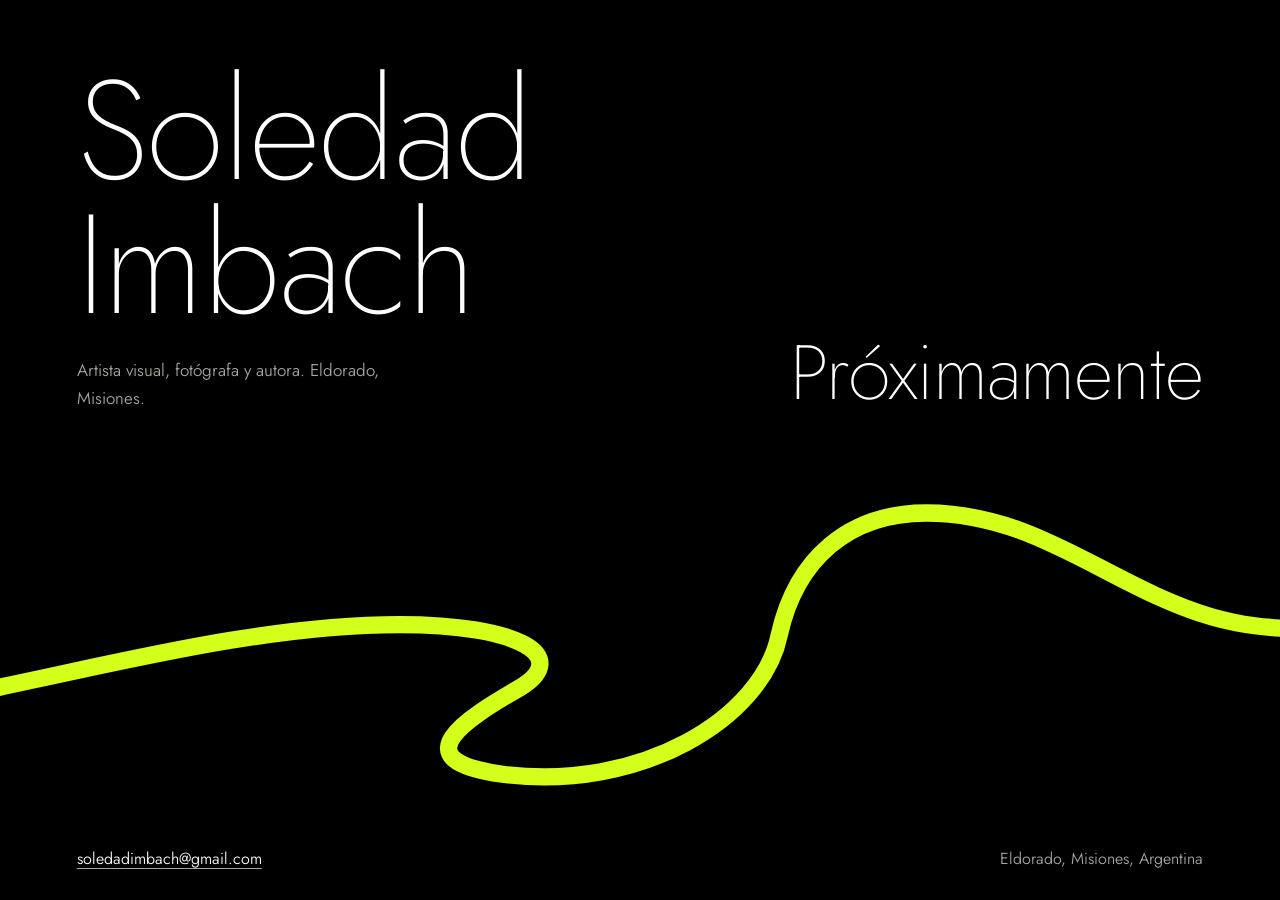
==== index.html @ b1e8c8e8 "Add files via upload" ====
<!doctype html>
<html lang="es">
<head>
<meta charset="utf-8">
<meta name="viewport" content="width=device-width,initial-scale=1,viewport-fit=cover">
<title>Soledad Imbach. Artista visual, fotógrafa y autora</title>
<meta name="description" content="Soledad Imbach, artista visual, fotógrafa y autora. Eldorado, Misiones, Argentina. Sitio en construcción.">
<meta name="theme-color" content="#000000">
<link rel="canonical" href="https://soledadimbach.com.ar/">
<meta property="og:type" content="website">
<meta property="og:locale" content="es_AR">
<meta property="og:title" content="Soledad Imbach">
<meta property="og:description" content="Artista visual, fotógrafa y autora. Eldorado, Misiones, Argentina.">
<meta property="og:url" content="https://soledadimbach.com.ar/">
<link rel="icon" href="data:image/svg+xml,%3Csvg xmlns='http://www.w3.org/2000/svg' viewBox='0 0 32 32'%3E%3Crect width='32' height='32' fill='%23000'/%3E%3Cpath d='M2 22 C8 12 12 26 18 17 S26 8 30 12' fill='none' stroke='%23d4ff1a' stroke-width='4' stroke-linecap='round'/%3E%3C/svg%3E">
<link rel="preconnect" href="https://fonts.googleapis.com">
<link rel="preconnect" href="https://fonts.gstatic.com" crossorigin>
<link rel="stylesheet" href="https://fonts.googleapis.com/css2?family=Jost:ital,wght@0,200..600;1,200..500&display=swap">
<script type="application/ld+json">
{"@context":"https://schema.org","@type":"Person","name":"Soledad Imbach","jobTitle":"Artista visual, fotógrafa y autora","description":"Su práctica atraviesa la fotografía experimental, el documental, la poesía y la producción audiovisual.","url":"https://soledadimbach.com.ar/","email":"soledadimbach@gmail.com","address":{"@type":"PostalAddress","addressLocality":"Eldorado","addressRegion":"Misiones","addressCountry":"AR"},"sameAs":["https://www.instagram.com/soledadimbach/","https://www.facebook.com/soledad.imbach"]}
</script>
<style>
:root{--black:#000;--white:#fff;--ash:#a4a89f;--fluor:#d4ff1a;--font:"Jost","Helvetica Neue",Arial,sans-serif}
*{box-sizing:border-box}
html,body{height:100%}
body{margin:0;background:var(--black);color:var(--white);font-family:var(--font);font-weight:350;font-size:18px;line-height:1.65;-webkit-font-smoothing:antialiased}
.page{position:relative;min-height:100vh;min-height:100svh;display:grid;grid-template-rows:auto 1fr auto;overflow:hidden;padding:clamp(28px,5vw,64px) max(20px,env(safe-area-inset-right,0px)) max(28px,env(safe-area-inset-bottom,0px)) max(20px,env(safe-area-inset-left,0px))}
@media (min-width:700px){.page{padding-left:clamp(40px,6vw,88px);padding-right:clamp(40px,6vw,88px)}}
.wave{position:absolute;left:0;top:0;width:100%;height:100%;z-index:1;pointer-events:none;overflow:visible}
.wave path{fill:none;stroke:var(--fluor);stroke-width:clamp(10px,1.35vw,18px);stroke-linecap:round;stroke-dasharray:1;stroke-dashoffset:0;animation:draw 2.4s cubic-bezier(.55,.05,.3,1) .3s backwards}
@keyframes draw{from{stroke-dashoffset:1}to{stroke-dashoffset:0}}
.top,.mid,.bottom{position:relative;z-index:2}
h1{margin:0;font-weight:200;font-size:clamp(56px,11vw,150px);line-height:.95;letter-spacing:-.01em;text-wrap:balance}
.role{margin:24px 0 0;max-width:34ch;font-size:17px;color:var(--ash)}
.top{display:flex;flex-wrap:wrap;align-items:flex-end;justify-content:space-between;gap:32px 24px}
.soon{margin:0;font-weight:200;font-size:clamp(34px,6vw,84px);line-height:1;letter-spacing:-.01em;text-shadow:0 0 3px var(--black),0 0 10px var(--black),0 0 18px var(--black)}
.bottom{display:flex;flex-wrap:wrap;justify-content:space-between;align-items:baseline;gap:8px 24px;font-size:16px}
.bottom a{color:var(--white);text-decoration:underline;text-decoration-color:var(--ash);text-decoration-thickness:1px;text-underline-offset:.28em}
.bottom a:hover{text-decoration-thickness:2px;text-decoration-color:var(--fluor)}
.bottom a:focus-visible{outline:2px solid var(--fluor);outline-offset:4px}
.bottom span{color:var(--ash)}
@media (prefers-reduced-motion:reduce){.wave path{animation:none}}
</style>
</head>
<body>
<main class="page">
  <svg class="wave" id="wave" aria-hidden="true" focusable="false"><path id="wave-path" pathLength="1" d="M0 0"/></svg>
  <header class="top">
    <div>
      <h1>Soledad<br>Imbach</h1>
      <p class="role">Artista visual, fotógrafa y autora. Eldorado, Misiones.</p>
    </div>
    <p class="soon">Próximamente</p>
  </header>
  <div class="mid"></div>
  <footer class="bottom">
    <a href="mailto:soledadimbach@gmail.com">soledadimbach@gmail.com</a>
    <span>Eldorado, Misiones, Argentina</span>
  </footer>
</main>
<script>
(function(){
  var page=document.querySelector(".page"),wave=document.getElementById("wave"),path=document.getElementById("wave-path");
  var REF=[[-9,350],[55,331],[138,298],[212,298],[276,298],[304,323],[276,348],[248,372],[212,405],[267,416],[340,430],[405,372],[414,306],[423,246],[451,210],[492,210],[552,210],[589,268],[644,292],[658,298],[672,301],[699,302]];
  function draw(){
    var W=page.clientWidth,H=page.scrollHeight,narrow=W<700;
    var yC=H*(narrow?0.52:0.57),yT=H*(narrow?0.84:0.88);
    wave.setAttribute("viewBox","0 0 "+W+" "+H);
    var pts=REF.map(function(p){return[(p[0]/680*W).toFixed(1),(yC+(p[1]-210)/220*(yT-yC)).toFixed(1)];});
    var d="M"+pts[0].join(" ");
    for(var i=1;i<pts.length;i+=3){d+=" C"+pts[i].join(" ")+" "+pts[i+1].join(" ")+" "+pts[i+2].join(" ");}
    path.setAttribute("d",d);
  }
  draw();
  if(document.fonts&&document.fonts.ready){document.fonts.ready.then(draw);}
  var t;window.addEventListener("resize",function(){clearTimeout(t);t=setTimeout(draw,120);});
})();
</script>
</body>
</html>
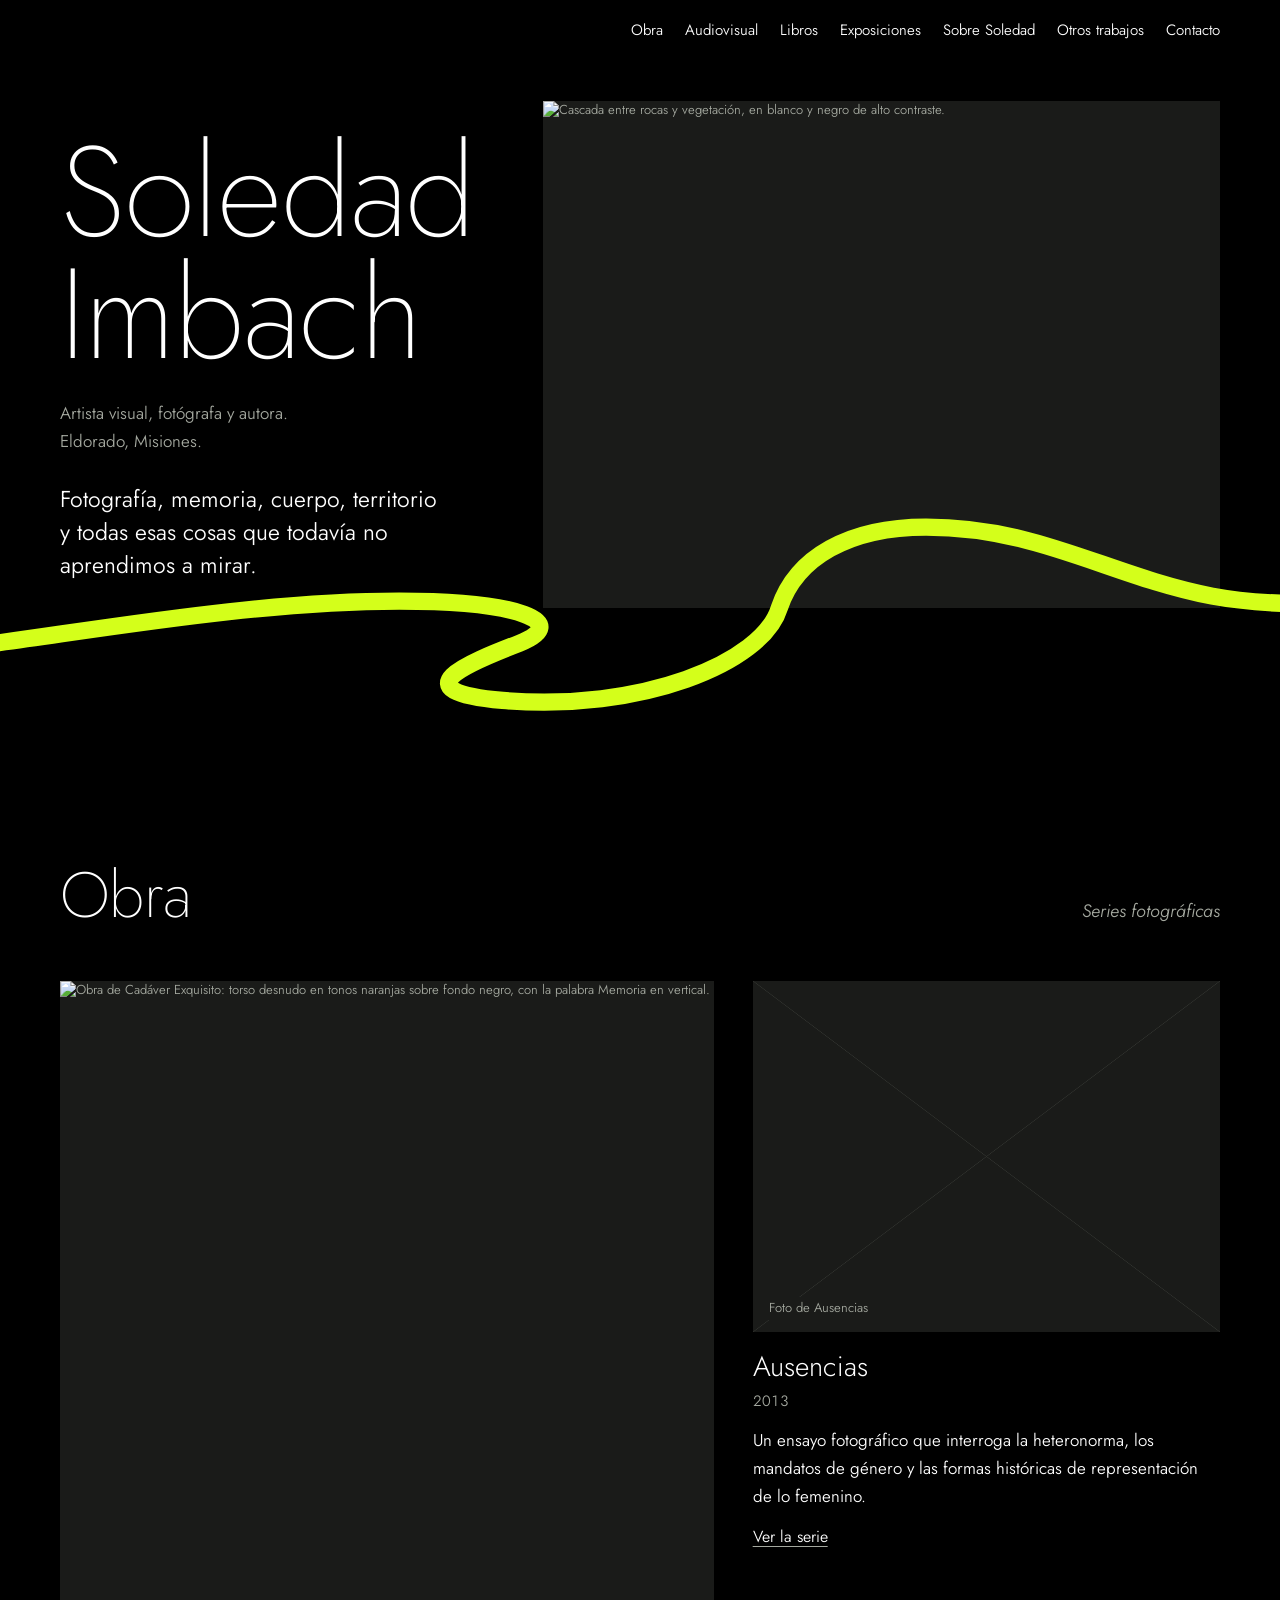
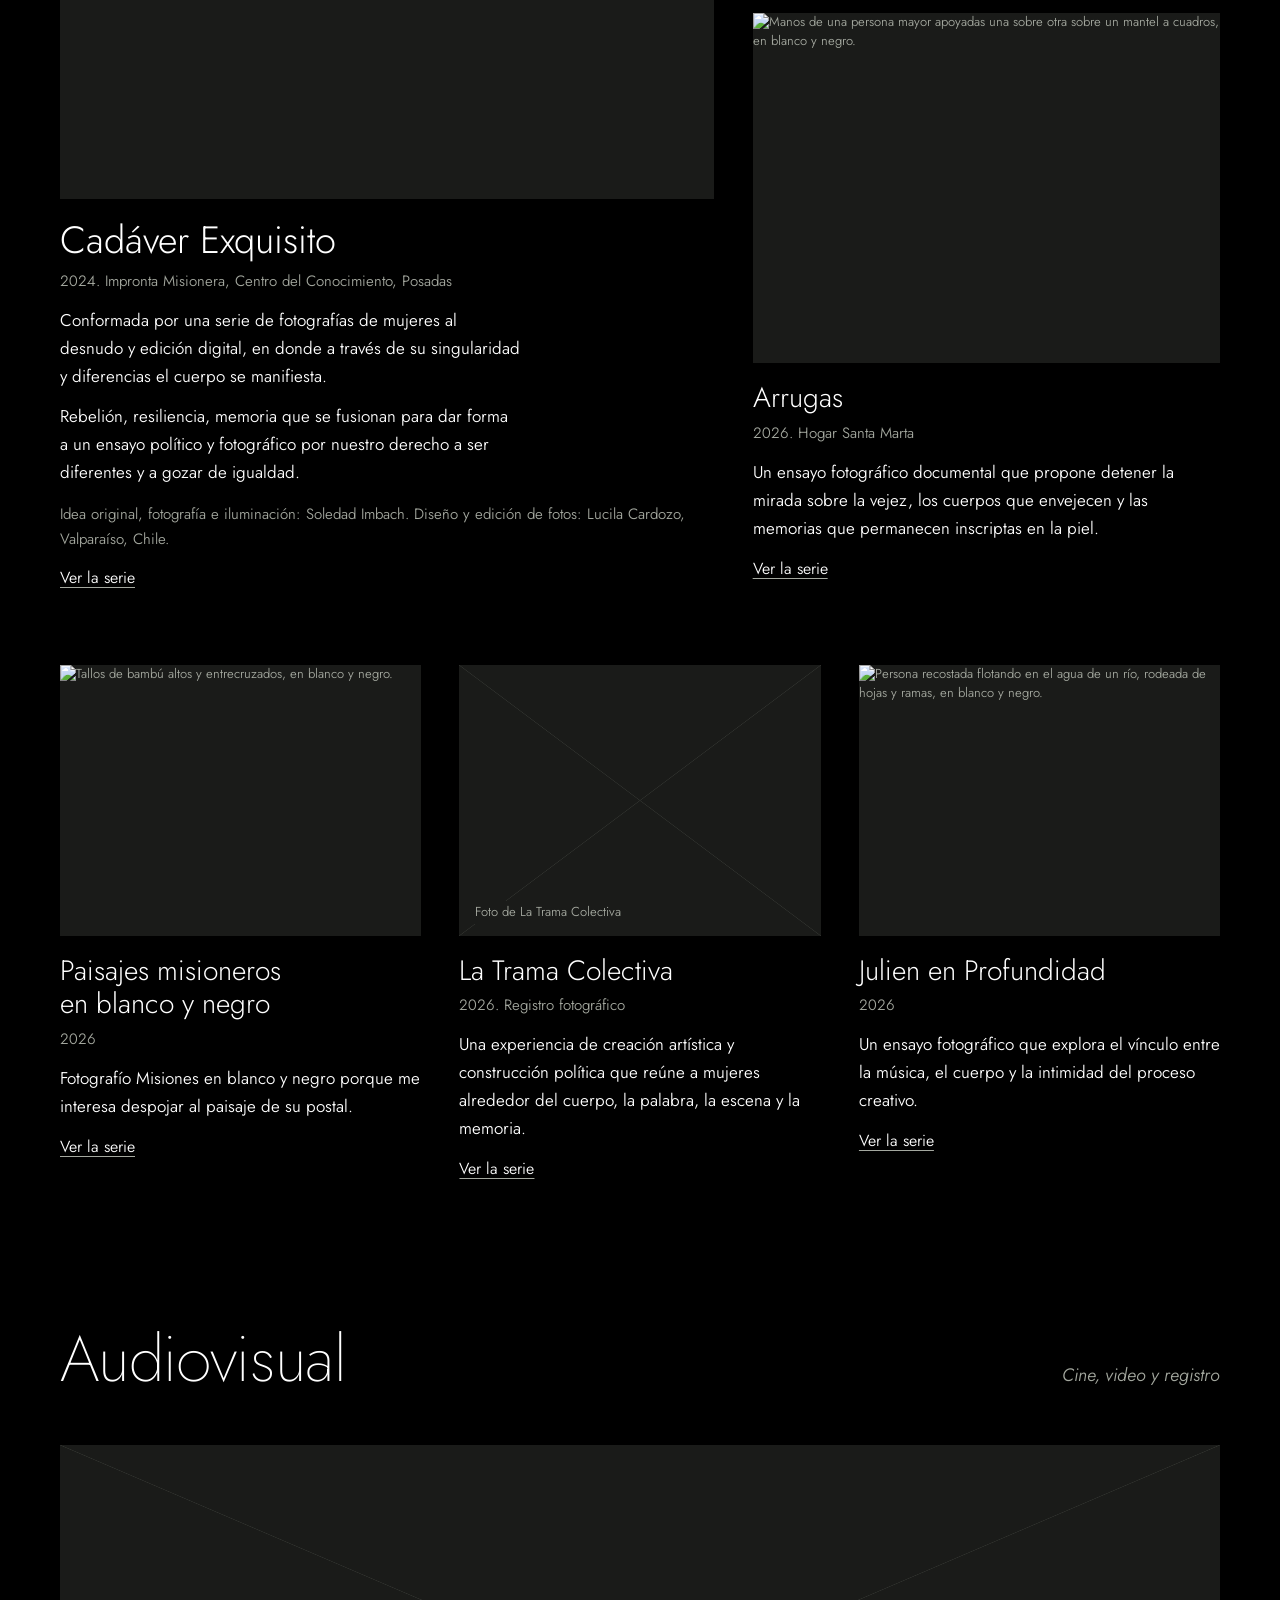
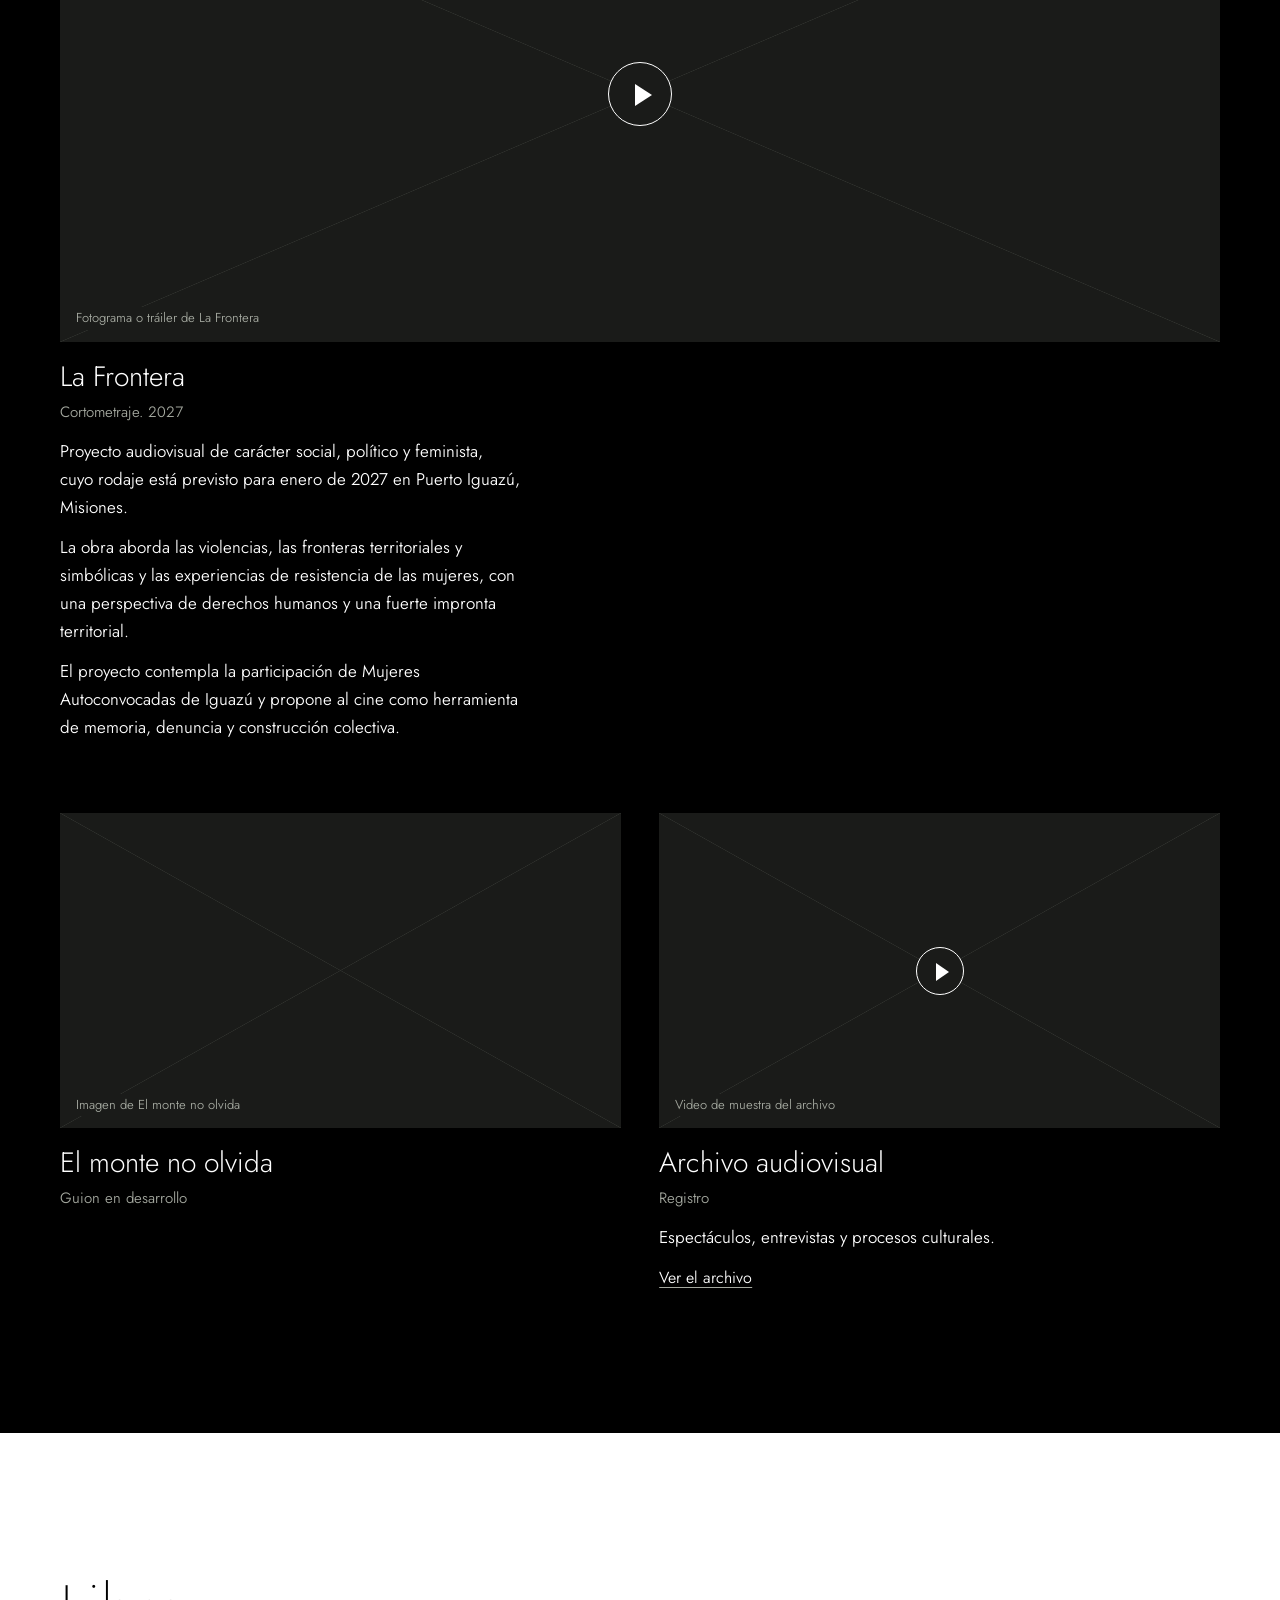
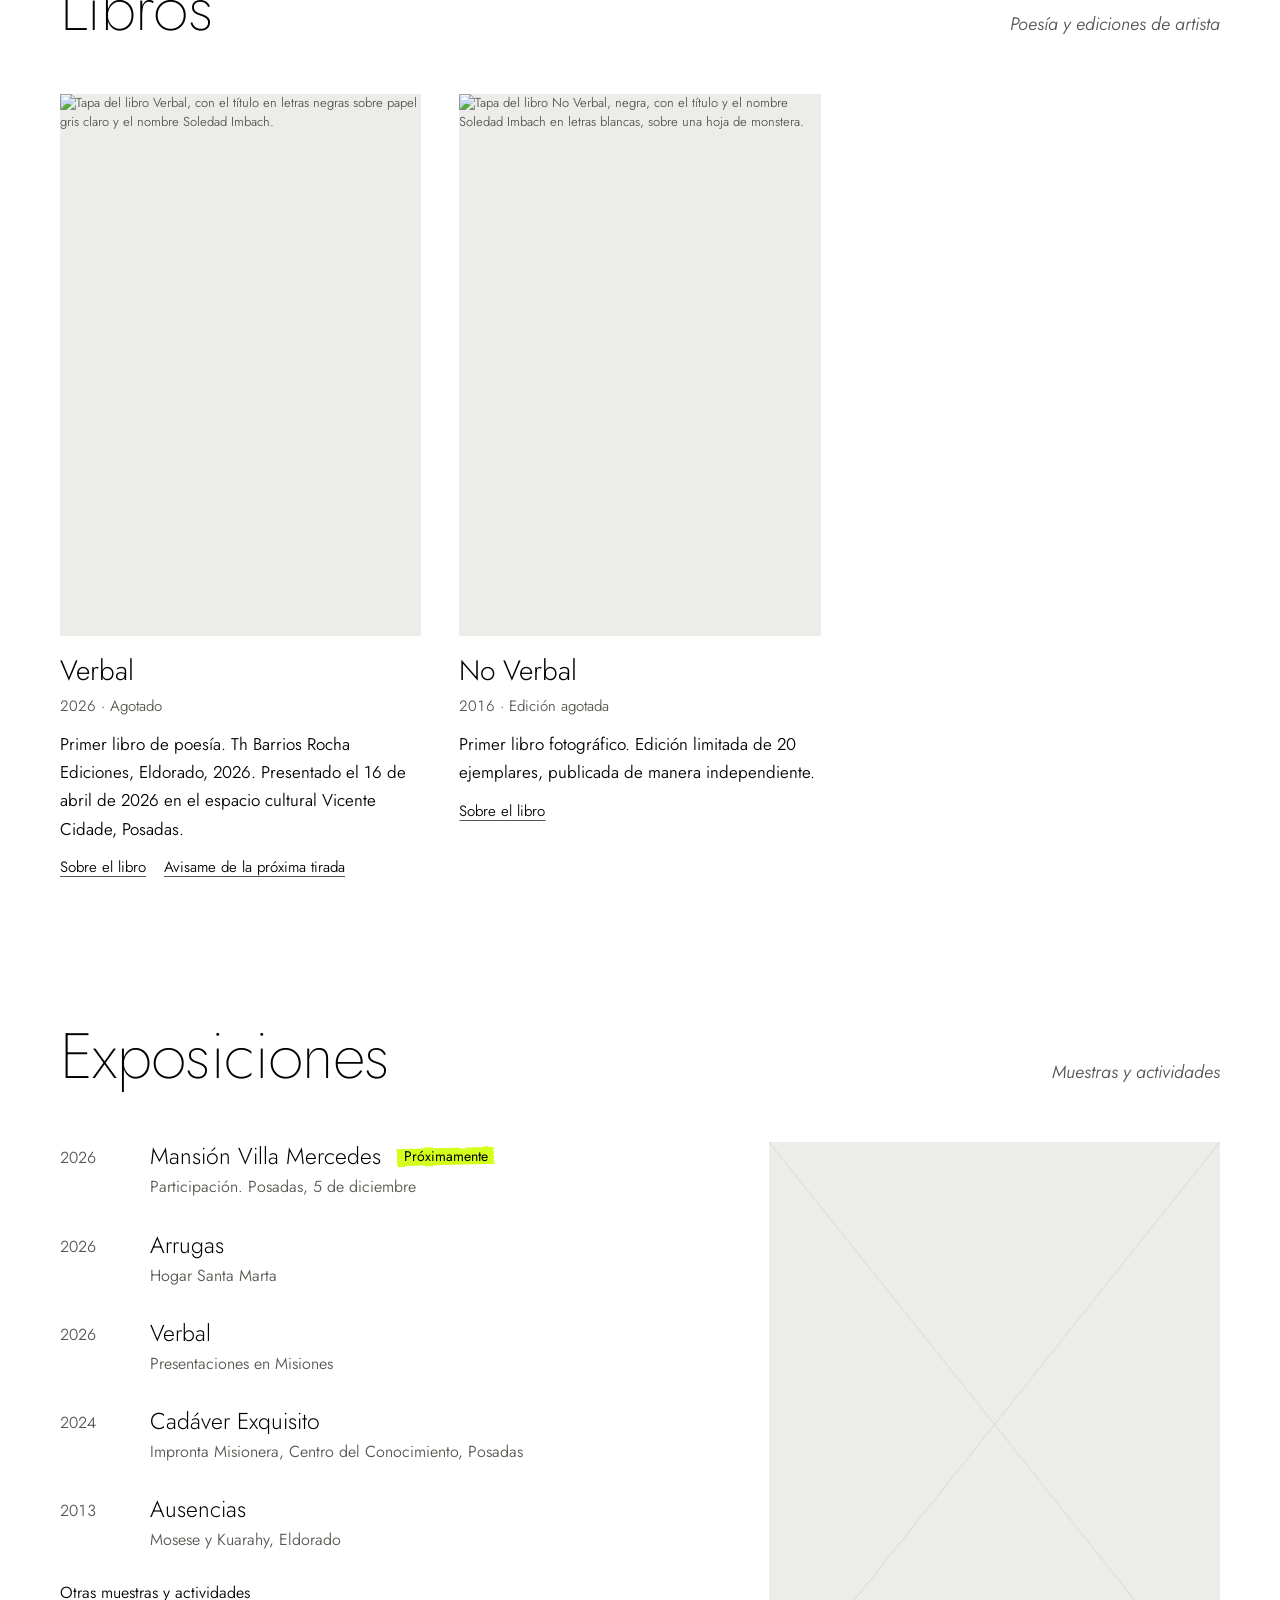
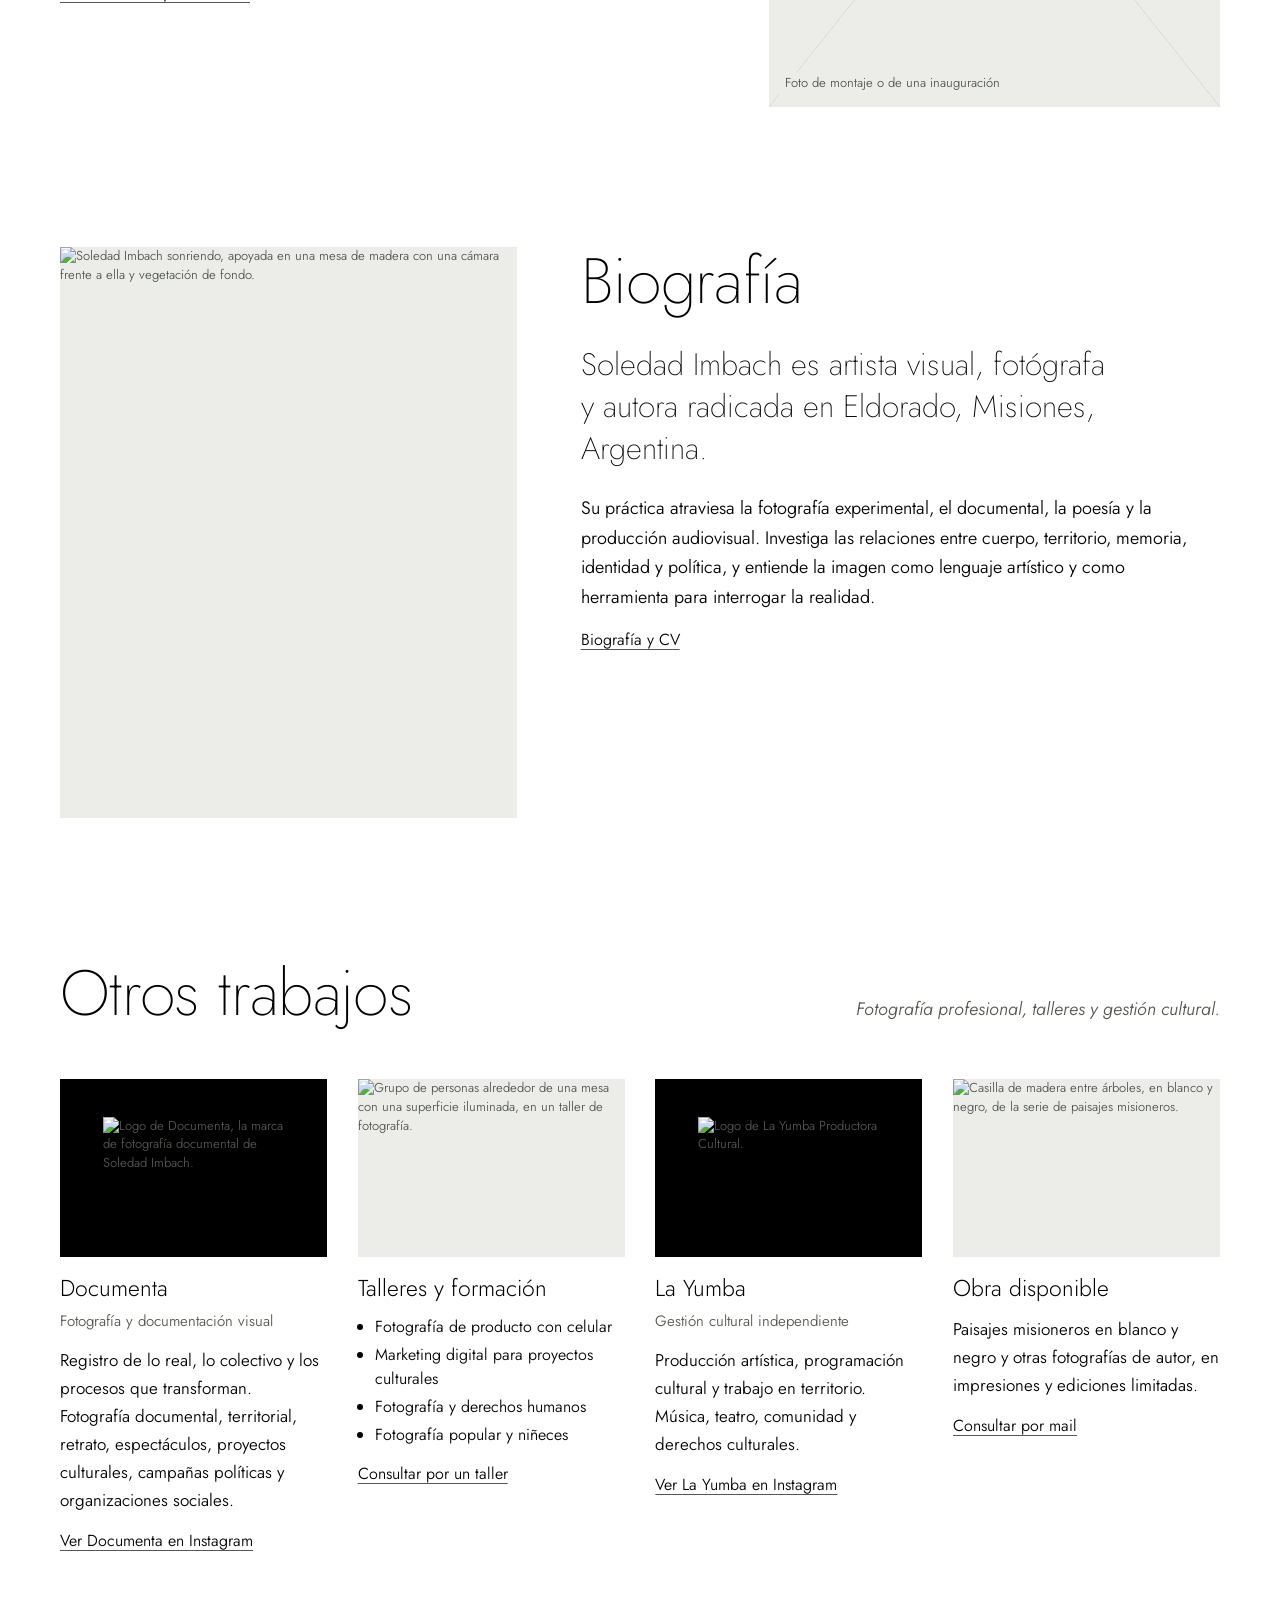
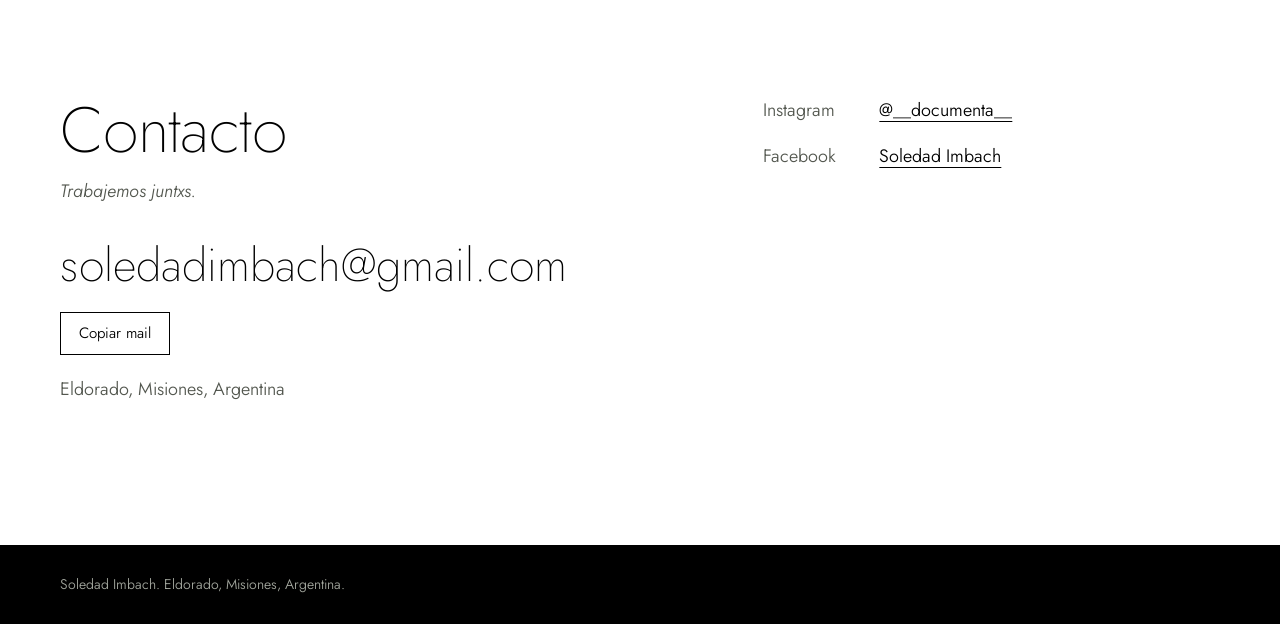
==== commit 7349eead: "Add files via upload" ====
--- a/index.html
+++ b/index.html
@@ -1,80 +1,363 @@
-<!doctype html>
-<html lang="es">
-<head>
-<meta charset="utf-8">
-<meta name="viewport" content="width=device-width,initial-scale=1,viewport-fit=cover">
-<title>Soledad Imbach. Artista visual, fotógrafa y autora</title>
-<meta name="description" content="Soledad Imbach, artista visual, fotógrafa y autora. Eldorado, Misiones, Argentina. Sitio en construcción.">
-<meta name="theme-color" content="#000000">
-<link rel="canonical" href="https://soledadimbach.com.ar/">
-<meta property="og:type" content="website">
-<meta property="og:locale" content="es_AR">
-<meta property="og:title" content="Soledad Imbach">
-<meta property="og:description" content="Artista visual, fotógrafa y autora. Eldorado, Misiones, Argentina.">
-<meta property="og:url" content="https://soledadimbach.com.ar/">
-<link rel="icon" href="data:image/svg+xml,%3Csvg xmlns='http://www.w3.org/2000/svg' viewBox='0 0 32 32'%3E%3Crect width='32' height='32' fill='%23000'/%3E%3Cpath d='M2 22 C8 12 12 26 18 17 S26 8 30 12' fill='none' stroke='%23d4ff1a' stroke-width='4' stroke-linecap='round'/%3E%3C/svg%3E">
+<!doctype html><html><head><meta charset=utf8><meta name=viewport content="width=device-width,initial-scale=1,viewport-fit=cover"><style>:root{color-scheme:light;box-sizing:border-box;padding-top:env(safe-area-inset-top,0px);padding-bottom:env(safe-area-inset-bottom,0px)}html{scroll-padding-top:env(safe-area-inset-top,0px)}body{margin:0;padding:0;font:14px -apple-system,BlinkMacSystemFont,sans-serif;background:#fff;color:#000}img{max-width:100%}[hidden]:not([hidden=until-found i]){display:none!important}</style></head><body>
+<title>Soledad Imbach</title>
+<meta name="claude:viewport-fit-sides" content="cover">
 <link rel="preconnect" href="https://fonts.googleapis.com">
 <link rel="preconnect" href="https://fonts.gstatic.com" crossorigin>
-<link rel="stylesheet" href="https://fonts.googleapis.com/css2?family=Jost:ital,wght@0,200..600;1,200..500&display=swap">
+<link rel="stylesheet" href="https://fonts.googleapis.com/css2?family=Albert+Sans:ital,wght@0,200..600;1,200..500&family=Italiana&family=Jost:ital,wght@0,200..600;1,200..500&family=Spectral:ital,wght@0,200;0,300;0,400;1,200;1,300&display=swap">
+<link rel="stylesheet" href="style.css">
+
 <script type="application/ld+json">
-{"@context":"https://schema.org","@type":"Person","name":"Soledad Imbach","jobTitle":"Artista visual, fotógrafa y autora","description":"Su práctica atraviesa la fotografía experimental, el documental, la poesía y la producción audiovisual.","url":"https://soledadimbach.com.ar/","email":"soledadimbach@gmail.com","address":{"@type":"PostalAddress","addressLocality":"Eldorado","addressRegion":"Misiones","addressCountry":"AR"},"sameAs":["https://www.instagram.com/soledadimbach/","https://www.facebook.com/soledad.imbach"]}
+{"@context":"https://schema.org","@graph":[
+ {"@type":"Person","@id":"#soledad","name":"Soledad Imbach","jobTitle":"Artista visual, fotógrafa y autora","description":"Su práctica atraviesa la fotografía experimental, el documental, la poesía y la producción audiovisual.","address":{"@type":"PostalAddress","addressLocality":"Eldorado","addressRegion":"Misiones","addressCountry":"AR"},"email":"soledadimbach@gmail.com","sameAs":["https://www.instagram.com/__documenta__/","https://www.facebook.com/soledad.imbach"]},
+ {"@type":"Book","name":"Verbal","datePublished":"2026","genre":"Poesía","isbn":"978-987-3664-34-2","publisher":{"@type":"Organization","name":"Th Barrios Rocha Ediciones"},"author":{"@id":"#soledad"}},
+ {"@type":"Book","name":"No Verbal","datePublished":"2016","author":{"@id":"#soledad"}},
+ {"@type":"VisualArtwork","name":"Cadáver Exquisito","artform":"Fotografía","dateCreated":"2024","creator":{"@id":"#soledad"}}
+]}
 </script>
-<style>
-:root{--black:#000;--white:#fff;--ash:#a4a89f;--fluor:#d4ff1a;--font:"Jost","Helvetica Neue",Arial,sans-serif}
-*{box-sizing:border-box}
-html,body{height:100%}
-body{margin:0;background:var(--black);color:var(--white);font-family:var(--font);font-weight:350;font-size:18px;line-height:1.65;-webkit-font-smoothing:antialiased}
-.page{position:relative;min-height:100vh;min-height:100svh;display:grid;grid-template-rows:auto 1fr auto;overflow:hidden;padding:clamp(28px,5vw,64px) max(20px,env(safe-area-inset-right,0px)) max(28px,env(safe-area-inset-bottom,0px)) max(20px,env(safe-area-inset-left,0px))}
-@media (min-width:700px){.page{padding-left:clamp(40px,6vw,88px);padding-right:clamp(40px,6vw,88px)}}
-.wave{position:absolute;left:0;top:0;width:100%;height:100%;z-index:1;pointer-events:none;overflow:visible}
-.wave path{fill:none;stroke:var(--fluor);stroke-width:clamp(10px,1.35vw,18px);stroke-linecap:round;stroke-dasharray:1;stroke-dashoffset:0;animation:draw 2.4s cubic-bezier(.55,.05,.3,1) .3s backwards}
-@keyframes draw{from{stroke-dashoffset:1}to{stroke-dashoffset:0}}
-.top,.mid,.bottom{position:relative;z-index:2}
-h1{margin:0;font-weight:200;font-size:clamp(56px,11vw,150px);line-height:.95;letter-spacing:-.01em;text-wrap:balance}
-.role{margin:24px 0 0;max-width:34ch;font-size:17px;color:var(--ash)}
-.top{display:flex;flex-wrap:wrap;align-items:flex-end;justify-content:space-between;gap:32px 24px}
-.soon{margin:0;font-weight:200;font-size:clamp(34px,6vw,84px);line-height:1;letter-spacing:-.01em;text-shadow:0 0 3px var(--black),0 0 10px var(--black),0 0 18px var(--black)}
-.bottom{display:flex;flex-wrap:wrap;justify-content:space-between;align-items:baseline;gap:8px 24px;font-size:16px}
-.bottom a{color:var(--white);text-decoration:underline;text-decoration-color:var(--ash);text-decoration-thickness:1px;text-underline-offset:.28em}
-.bottom a:hover{text-decoration-thickness:2px;text-decoration-color:var(--fluor)}
-.bottom a:focus-visible{outline:2px solid var(--fluor);outline-offset:4px}
-.bottom span{color:var(--ash)}
-@media (prefers-reduced-motion:reduce){.wave path{animation:none}}
-</style>
-</head>
-<body>
-<main class="page">
-  <svg class="wave" id="wave" aria-hidden="true" focusable="false"><path id="wave-path" pathLength="1" d="M0 0"/></svg>
-  <header class="top">
-    <div>
-      <h1>Soledad<br>Imbach</h1>
-      <p class="role">Artista visual, fotógrafa y autora. Eldorado, Misiones.</p>
-    </div>
-    <p class="soon">Próximamente</p>
-  </header>
-  <div class="mid"></div>
-  <footer class="bottom">
-    <a href="mailto:soledadimbach@gmail.com">soledadimbach@gmail.com</a>
-    <span>Eldorado, Misiones, Argentina</span>
-  </footer>
+
+<svg width="0" height="0" style="position:absolute" aria-hidden="true" focusable="false">
+  <filter id="rough-sm" x="-10%" y="-40%" width="120%" height="180%">
+    <feTurbulence type="fractalNoise" baseFrequency="0.05 0.8" numOctaves="2" seed="4" result="n"/>
+    <feDisplacementMap in="SourceGraphic" in2="n" scale="4" xChannelSelector="R" yChannelSelector="G"/>
+  </filter>
+</svg>
+
+<header class="band-dark hero" id="top">
+  <svg class="wave run" id="wave" aria-hidden="true" focusable="false"><path id="wave-path" pathLength="1" d="M0 0"/></svg>
+  <div class="wrap topbar">
+    <button class="menu-btn" id="menu-btn" type="button" aria-expanded="false" aria-controls="nav">Menú</button>
+    <nav class="nav" id="nav" aria-label="Secciones">
+      <a href="#obra">Obra</a>
+      <a href="#audiovisual">Audiovisual</a>
+      <a href="#libros">Libros</a>
+      <a href="#exposiciones">Exposiciones</a>
+      <a href="sobre-soledad.html">Sobre Soledad</a>
+      <a href="#otros">Otros trabajos</a>
+      <a href="#contacto">Contacto</a>
+    </nav>
+  </div>
+  <div class="wrap">
+    <div class="hero-grid">
+      <div class="hero-text">
+        <h1>Soledad<br>Imbach</h1>
+        <p class="role">Artista visual, fotógrafa y autora. Eldorado, Misiones.</p>
+        <p class="quote">Fotografía, memoria, cuerpo, territorio y todas esas cosas que todavía no aprendimos a mirar.</p>
+      </div>
+      <div class="slot has-img hero-photo"><img src="img/paisajes/paisajes-cascada-rocas-08.webp" alt="Cascada entre rocas y vegetación, en blanco y negro de alto contraste." width="2000" height="1333" fetchpriority="high" style="object-position:50% 50%"></div>
+    </div>
+  </div>
+</header>
+
+<main>
+  <section class="band-dark section" id="obra">
+    <div class="wrap">
+      <div class="sec-head">
+        <h2>Obra</h2>
+        <p class="lede">Series fotográficas</p>
+      </div>
+      <div class="obra-grid">
+        <article class="serie serie--main">
+          <div class="slot has-img"><img src="img/cadaver-exquisito/cadaver-exquisito-poster-memoria-01.webp" alt="Obra de Cadáver Exquisito: torso desnudo en tonos naranjas sobre fondo negro, con la palabra Memoria en vertical." width="1600" height="2000" loading="lazy" decoding="async"></div>
+          <h3>Cadáver Exquisito</h3>
+          <p class="meta">2024. Impronta Misionera, Centro del Conocimiento, Posadas</p>
+          <p class="desc">Conformada por una serie de fotografías de mujeres al desnudo y edición digital, en donde a través de su singularidad y diferencias el cuerpo se manifiesta.</p>
+          <p class="desc">Rebelión, resiliencia, memoria que se fusionan para dar forma a un ensayo político y fotográfico por nuestro derecho a ser diferentes y a gozar de igualdad.</p>
+          <p class="meta" style="margin-top:16px">Idea original, fotografía e iluminación: Soledad Imbach. Diseño y edición de fotos: Lucila Cardozo, Valparaíso, Chile.</p>
+          <a class="more" href="cadaver-exquisito.html">Ver la serie</a>
+        </article>
+        <article class="serie">
+          <div class="slot"><span>Foto de Ausencias</span></div>
+          <h3>Ausencias</h3>
+          <p class="meta">2013</p>
+          <p class="desc">Un ensayo fotográfico que interroga la heteronorma, los mandatos de género y las formas históricas de representación de lo femenino.</p>
+          <a class="more" href="ausencias.html">Ver la serie</a>
+        </article>
+        <article class="serie">
+          <div class="slot has-img"><img src="img/arrugas/arrugas-manos-mantel-05.webp" alt="Manos de una persona mayor apoyadas una sobre otra sobre un mantel a cuadros, en blanco y negro." width="1024" height="683" loading="lazy" decoding="async"></div>
+          <h3>Arrugas</h3>
+          <p class="meta">2026. Hogar Santa Marta</p>
+          <p class="desc">Un ensayo fotográfico documental que propone detener la mirada sobre la vejez, los cuerpos que envejecen y las memorias que permanecen inscriptas en la piel.</p>
+          <a class="more" href="arrugas.html">Ver la serie</a>
+        </article>
+      </div>
+      <div class="obra-more">
+        <article class="serie">
+          <div class="slot has-img"><img src="img/paisajes/paisajes-bambues-tallos-03.webp" alt="Tallos de bambú altos y entrecruzados, en blanco y negro." width="2000" height="1333" loading="lazy" decoding="async"></div>
+          <h3>Paisajes misioneros en blanco y negro</h3>
+          <p class="meta">2026</p>
+          <p class="desc">Fotografío Misiones en blanco y negro porque me interesa despojar al paisaje de su postal.</p>
+          <a class="more" href="paisajes-misioneros.html">Ver la serie</a>
+        </article>
+        <article class="serie">
+          <div class="slot"><span>Foto de La Trama Colectiva</span></div>
+          <h3>La Trama Colectiva</h3>
+          <p class="meta">2026. Registro fotográfico</p>
+          <p class="desc">Una experiencia de creación artística y construcción política que reúne a mujeres alrededor del cuerpo, la palabra, la escena y la memoria.</p>
+          <a class="more" href="la-trama-colectiva.html">Ver la serie</a>
+        </article>
+        <article class="serie">
+          <div class="slot has-img"><img src="img/julien-en-profundidad/julien-en-profundidad-persona-agua-01.webp" alt="Persona recostada flotando en el agua de un río, rodeada de hojas y ramas, en blanco y negro." width="2000" height="1333" loading="lazy" decoding="async"></div>
+          <h3>Julien en Profundidad</h3>
+          <p class="meta">2026</p>
+          <p class="desc">Un ensayo fotográfico que explora el vínculo entre la música, el cuerpo y la intimidad del proceso creativo.</p>
+          <a class="more" href="julien-en-profundidad.html">Ver la serie</a>
+        </article>
+      </div>
+    </div>
+  </section>
+
+  <section class="band-dark section section--cont" id="audiovisual">
+    <div class="wrap">
+      <div class="sec-head">
+        <h2>Audiovisual</h2>
+        <p class="lede">Cine, video y registro</p>
+      </div>
+      <article class="av av-main">
+        <div class="slot"><span>Fotograma o tráiler de La Frontera</span><i class="play" aria-hidden="true"></i></div>
+        <h3>La Frontera</h3>
+        <p class="meta">Cortometraje. 2027</p>
+        <p class="desc">Proyecto audiovisual de carácter social, político y feminista, cuyo rodaje está previsto para enero de 2027 en Puerto Iguazú, Misiones.</p>
+        <p class="desc">La obra aborda las violencias, las fronteras territoriales y simbólicas y las experiencias de resistencia de las mujeres, con una perspectiva de derechos humanos y una fuerte impronta territorial.</p>
+        <p class="desc">El proyecto contempla la participación de Mujeres Autoconvocadas de Iguazú y propone al cine como herramienta de memoria, denuncia y construcción colectiva.</p>
+      </article>
+      <div class="av-pair">
+        <article class="av">
+          <div class="slot"><span>Imagen de El monte no olvida</span></div>
+          <h3>El monte no olvida</h3>
+          <p class="meta">Guion en desarrollo</p>
+        </article>
+        <article class="av">
+          <div class="slot"><span>Video de muestra del archivo</span><i class="play" aria-hidden="true"></i></div>
+          <h3>Archivo audiovisual</h3>
+          <p class="meta">Registro</p>
+          <p class="desc">Espectáculos, entrevistas y procesos culturales.</p>
+          <a class="more" href="#" data-later>Ver el archivo</a>
+        </article>
+      </div>
+    </div>
+  </section>
+
+  <section class="band-light section" id="libros">
+    <div class="wrap">
+      <div class="sec-head">
+        <h2>Libros</h2>
+        <p class="lede">Poesía y ediciones de artista</p>
+      </div>
+      <div class="libros-grid">
+        <article class="libro">
+          <div class="slot has-img"><img src="img/verbal/verbal-portada-01.webp" alt="Tapa del libro Verbal, con el título en letras negras sobre papel gris claro y el nombre Soledad Imbach." width="960" height="1280" loading="lazy" decoding="async"></div>
+          <h3>Verbal</h3>
+          <p class="meta">2026 · Agotado</p>
+          <p class="desc">Primer libro de poesía. Th Barrios Rocha Ediciones, Eldorado, 2026. Presentado el 16 de abril de 2026 en el espacio cultural Vicente Cidade, Posadas.</p>
+          <ul class="sub">
+            <li><a class="more" href="verbal.html">Sobre el libro</a></li>
+            <li><a class="more" href="mailto:soledadimbach@gmail.com?subject=Pr%C3%B3xima%20tirada%20de%20Verbal">Avisame de la próxima tirada</a></li>
+          </ul>
+        </article>
+        <article class="libro">
+          <div class="slot has-img"><img src="img/no-verbal/no-verbal-portada-01.webp" alt="Tapa del libro No Verbal, negra, con el título y el nombre Soledad Imbach en letras blancas, sobre una hoja de monstera." width="960" height="1280" loading="lazy" decoding="async"></div>
+          <h3>No Verbal</h3>
+          <p class="meta">2016 · Edición agotada</p>
+          <p class="desc">Primer libro fotográfico. Edición limitada de 20 ejemplares, publicada de manera independiente.</p>
+          <ul class="sub"><li><a class="more" href="no-verbal.html">Sobre el libro</a></li></ul>
+        </article>
+      </div>
+    </div>
+  </section>
+
+  <section class="band-light section section--cont" id="exposiciones">
+    <div class="wrap">
+      <div class="sec-head">
+        <h2>Exposiciones</h2>
+        <p class="lede">Muestras y actividades</p>
+      </div>
+      <div class="expo-grid">
+        <div>
+          <ol class="expo-list" reversed>
+            <li>
+              <span class="expo-year">2026</span>
+              <div>
+                <p class="expo-title">Mansión Villa Mercedes <span class="hl">Próximamente</span></p>
+                <p class="expo-place">Participación. Posadas, 5 de diciembre</p>
+              </div>
+            </li>
+            <li>
+              <span class="expo-year">2026</span>
+              <div>
+                <p class="expo-title">Arrugas</p>
+                <p class="expo-place">Hogar Santa Marta</p>
+              </div>
+            </li>
+            <li>
+              <span class="expo-year">2026</span>
+              <div>
+                <p class="expo-title">Verbal</p>
+                <p class="expo-place">Presentaciones en Misiones</p>
+              </div>
+            </li>
+            <li>
+              <span class="expo-year">2024</span>
+              <div>
+                <p class="expo-title">Cadáver Exquisito</p>
+                <p class="expo-place">Impronta Misionera, Centro del Conocimiento, Posadas</p>
+              </div>
+            </li>
+            <li>
+              <span class="expo-year">2013</span>
+              <div>
+                <p class="expo-title">Ausencias</p>
+                <p class="expo-place">Mosese y Kuarahy, Eldorado</p>
+              </div>
+            </li>
+          </ol>
+          <a class="more" href="#" data-later>Otras muestras y actividades</a>
+        </div>
+        <div class="expo-photo">
+          <div class="slot"><span>Foto de montaje o de una inauguración</span></div>
+        </div>
+      </div>
+    </div>
+  </section>
+
+  <section class="band-light section section--cont" id="bio">
+    <div class="wrap">
+      <div class="bio-grid">
+        <div class="slot has-img"><img src="img/retrato/retrato-mujer-camara-03.webp" alt="Soledad Imbach sonriendo, apoyada en una mesa de madera con una cámara frente a ella y vegetación de fondo." width="1280" height="853" loading="lazy" decoding="async" style="object-position:50% 40%"></div>
+        <div>
+          <h2>Biografía</h2>
+          <p class="bio-lead">Soledad Imbach es artista visual, fotógrafa y autora radicada en Eldorado, Misiones, Argentina.</p>
+          <p class="bio-body">Su práctica atraviesa la fotografía experimental, el documental, la poesía y la producción audiovisual. Investiga las relaciones entre cuerpo, territorio, memoria, identidad y política, y entiende la imagen como lenguaje artístico y como herramienta para interrogar la realidad.</p>
+          <a class="more" href="sobre-soledad.html">Biografía y CV</a>
+        </div>
+      </div>
+    </div>
+  </section>
+
+  <section class="band-light section section--cont" id="otros">
+    <div class="wrap">
+      <div class="sec-head">
+        <h2>Otros trabajos</h2>
+        <p class="lede">Fotografía profesional, talleres y gestión cultural.</p>
+      </div>
+      <div class="otros-grid">
+        <article class="otro">
+          <div class="slot has-logo"><img src="img/documenta/documenta-logo-01.webp" alt="Logo de Documenta, la marca de fotografía documental de Soledad Imbach." width="1000" height="1000" loading="lazy" decoding="async"></div>
+          <h3>Documenta</h3>
+          <p class="meta">Fotografía y documentación visual</p>
+          <p class="desc">Registro de lo real, lo colectivo y los procesos que transforman. Fotografía documental, territorial, retrato, espectáculos, proyectos culturales, campañas políticas y organizaciones sociales.</p>
+          <a class="more" href="https://www.instagram.com/__documenta__/" target="_blank" rel="noopener">Ver Documenta en Instagram</a>
+        </article>
+        <article class="otro">
+          <div class="slot has-img"><img src="img/talleres/talleres-grupo-mesa-luz-01.webp" alt="Grupo de personas alrededor de una mesa con una superficie iluminada, en un taller de fotografía." width="1280" height="960" loading="lazy" decoding="async"></div>
+          <h3>Talleres y formación</h3>
+          <ul class="list">
+            <li>Fotografía de producto con celular</li>
+            <li>Marketing digital para proyectos culturales</li>
+            <li>Fotografía y derechos humanos</li>
+            <li>Fotografía popular y niñeces</li>
+          </ul>
+          <a class="more" href="mailto:soledadimbach@gmail.com?subject=Consulta%20por%20talleres">Consultar por un taller</a>
+        </article>
+        <article class="otro">
+          <div class="slot has-logo"><img src="img/la-yumba/la-yumba-logo-01.webp" alt="Logo de La Yumba Productora Cultural." width="640" height="640" loading="lazy" decoding="async"></div>
+          <h3>La Yumba</h3>
+          <p class="meta">Gestión cultural independiente</p>
+          <p class="desc">Producción artística, programación cultural y trabajo en territorio. Música, teatro, comunidad y derechos culturales.</p>
+          <a class="more" href="https://www.instagram.com/productora_cultural_la_yumba/" target="_blank" rel="noopener">Ver La Yumba en Instagram</a>
+        </article>
+        <article class="otro">
+          <div class="slot has-img"><img src="img/paisajes/paisajes-casilla-madera-05.webp" alt="Casilla de madera entre árboles, en blanco y negro, de la serie de paisajes misioneros." width="1600" height="1067" loading="lazy" decoding="async"></div>
+          <h3>Obra disponible</h3>
+          <p class="desc">Paisajes misioneros en blanco y negro y otras fotografías de autor, en impresiones y ediciones limitadas.</p>
+          <a class="more" href="mailto:soledadimbach@gmail.com?subject=Consulta%20por%20obra%20disponible">Consultar por mail</a>
+        </article>
+      </div>
+    </div>
+  </section>
+
+  <section class="band-light section section--cont" id="contacto">
+    <div class="wrap">
+      <div class="contact-grid">
+        <div>
+          <h2>Contacto</h2>
+          <p class="lede">Trabajemos juntxs.</p>
+          <p class="mail" id="mail">soledadimbach@gmail.com</p>
+          <button class="copy" id="copy-btn" type="button">Copiar mail</button>
+          <p class="place">Eldorado, Misiones, Argentina</p>
+        </div>
+        <dl class="redes">
+          <div><dt>Instagram</dt><dd><a href="https://www.instagram.com/__documenta__/" target="_blank" rel="noopener">@__documenta__</a></dd></div>
+          <div><dt>Facebook</dt><dd><a href="https://www.facebook.com/soledad.imbach" target="_blank" rel="noopener">Soledad Imbach</a></dd></div>
+        </dl>
+      </div>
+    </div>
+  </section>
 </main>
+
+<footer class="band-dark">
+  <p class="wrap foot">Soledad Imbach. Eldorado, Misiones, Argentina.</p>
+</footer>
+
+
 <script>
 (function(){
-  var page=document.querySelector(".page"),wave=document.getElementById("wave"),path=document.getElementById("wave-path");
-  var REF=[[-9,350],[55,331],[138,298],[212,298],[276,298],[304,323],[276,348],[248,372],[212,405],[267,416],[340,430],[405,372],[414,306],[423,246],[451,210],[492,210],[552,210],[589,268],[644,292],[658,298],[672,301],[699,302]];
-  function draw(){
-    var W=page.clientWidth,H=page.scrollHeight,narrow=W<700;
-    var yC=H*(narrow?0.52:0.57),yT=H*(narrow?0.84:0.88);
-    wave.setAttribute("viewBox","0 0 "+W+" "+H);
-    var pts=REF.map(function(p){return[(p[0]/680*W).toFixed(1),(yC+(p[1]-210)/220*(yT-yC)).toFixed(1)];});
-    var d="M"+pts[0].join(" ");
-    for(var i=1;i<pts.length;i+=3){d+=" C"+pts[i].join(" ")+" "+pts[i+1].join(" ")+" "+pts[i+2].join(" ");}
-    path.setAttribute("d",d);
+  var root = document.documentElement;
+  root.lang = "es";
+
+  var top = document.getElementById("top");
+  var btn = document.getElementById("menu-btn");
+  function setMenu(open){
+    top.classList.toggle("nav-open", open);
+    btn.setAttribute("aria-expanded", String(open));
+    btn.textContent = open ? "Cerrar" : "Menú";
   }
-  draw();
-  if(document.fonts&&document.fonts.ready){document.fonts.ready.then(draw);}
-  var t;window.addEventListener("resize",function(){clearTimeout(t);t=setTimeout(draw,120);});
+  btn.addEventListener("click", function(){ setMenu(!top.classList.contains("nav-open")); });
+  document.querySelectorAll("#nav a").forEach(function(a){
+    a.addEventListener("click", function(){ setMenu(false); });
+  });
+  var wave = document.getElementById("wave");
+  var wavePath = document.getElementById("wave-path");
+  var photo = document.querySelector(".hero-photo");
+  var REF = [[-9,350],[55,331],[138,298],[212,298],[276,298],[304,323],[276,348],[248,372],[212,405],[267,416],[340,430],[405,372],[414,306],[423,246],[451,210],[492,210],[552,210],[589,268],[644,292],[658,298],[672,301],[699,302]];
+  function drawWave(){
+    var hr = top.getBoundingClientRect(), pr = photo.getBoundingClientRect();
+    var W = hr.width, pTop = pr.top - hr.top, pH = pr.height, pBot = pTop + pH;
+    var narrow = W < 800;
+    var yC = narrow ? pTop + pH * 0.38 : pBot - pH * 0.16;
+    var yT = narrow ? pBot + 28 : hr.height - 8;
+    wave.setAttribute("viewBox", "0 0 " + W.toFixed(1) + " " + hr.height.toFixed(1));
+    var pts = REF.map(function(p){ return [(p[0] / 680 * W).toFixed(1), (yC + (p[1] - 210) / 220 * (yT - yC)).toFixed(1)]; });
+    var d = "M" + pts[0].join(" ");
+    for (var i = 1; i < pts.length; i += 3){ d += " C" + pts[i].join(" ") + " " + pts[i+1].join(" ") + " " + pts[i+2].join(" "); }
+    wavePath.setAttribute("d", d);
+  }
+  drawWave();
+  if (document.fonts && document.fonts.ready) { document.fonts.ready.then(drawWave); }
+  var waveTimer;
+  window.addEventListener("resize", function(){ clearTimeout(waveTimer); waveTimer = setTimeout(drawWave, 120); });
+
+  document.querySelectorAll("a[data-later]").forEach(function(a){
+    a.addEventListener("click", function(e){ e.preventDefault(); });
+  });
+
+  var copyBtn = document.getElementById("copy-btn");
+  var mail = document.getElementById("mail");
+  copyBtn.addEventListener("click", function(){
+    var text = mail.textContent.trim();
+    function selectIt(){
+      var r = document.createRange(); r.selectNodeContents(mail);
+      var s = window.getSelection(); s.removeAllRanges(); s.addRange(r);
+      copyBtn.textContent = "Mail seleccionado";
+    }
+    try{
+      navigator.clipboard.writeText(text).then(function(){
+        copyBtn.textContent = "Mail copiado";
+        setTimeout(function(){ copyBtn.textContent = "Copiar mail"; }, 2200);
+      }).catch(selectIt);
+    }catch(e){ selectIt(); }
+  });
 })();
 </script>
-</body>
-</html>
+
+
+</body></html>
--- a/style.css
+++ b/style.css
@@ -0,0 +1,287 @@
+/* Layout: banda negra para la obra (portada, series, audiovisual), banda blanca para lo informativo. Un solo gesto audaz: el trazo flúor hecho a mano. Tipografía liviana, intercambiable para comparar. */
+:root{
+  --black:#000000;
+  --white:#ffffff;
+  --ash:#a4a89f;
+  --graphite:#53574f;
+  --slot-dark:#1a1b19;
+  --slot-light:#ecede9;
+  --slot-x-dark:#2f312d;
+  --slot-x-light:#d2d4cd;
+  --rule-dark:#3a3c37;
+  --rule-light:#d6d8d2;
+  --fluor:#d4ff1a;
+  --display:"Jost","Helvetica Neue",Arial,sans-serif;
+  --body:"Jost","Helvetica Neue",Arial,sans-serif;
+  --w-display:200;
+  --w-h3:300;
+  --w-body:350;
+  --body-size:18px;
+  --body-lh:1.65;
+  --track-display:-0.01em;
+  color-scheme: light;
+}
+:root[data-font="spectral"]{
+  --display:"Spectral",Georgia,"Times New Roman",serif;
+  --body:"Spectral",Georgia,"Times New Roman",serif;
+  --w-display:200;
+  --w-h3:300;
+  --w-body:300;
+  --body-size:19px;
+  --body-lh:1.7;
+  --track-display:-0.015em;
+}
+:root[data-font="italiana"]{
+  --display:"Italiana",Didot,"Bodoni 72",Georgia,serif;
+  --body:"Albert Sans","Helvetica Neue",Arial,sans-serif;
+  --w-display:400;
+  --w-h3:400;
+  --w-body:300;
+  --body-size:18px;
+  --body-lh:1.65;
+  --track-display:0em;
+}
+*{box-sizing:border-box}
+html{scroll-behavior:smooth}
+body{margin:0;background:var(--white);color:var(--black);font-family:var(--body);font-weight:var(--w-body);font-size:var(--body-size);line-height:var(--body-lh);-webkit-font-smoothing:antialiased}
+.band-dark{background:var(--black);color:var(--white)}
+.band-light{background:var(--white);color:var(--black)}
+.wrap{max-width:1240px;margin-inline:auto;padding-left:max(16px, env(safe-area-inset-left, 0px));padding-right:max(16px, env(safe-area-inset-right, 0px))}
+@media (min-width:700px){
+  .wrap{padding-left:max(40px, env(safe-area-inset-left, 0px));padding-right:max(40px, env(safe-area-inset-right, 0px))}
+}
+.section{padding-block:clamp(80px,11vw,148px)}
+.section--cont{padding-top:0}
+
+h1,h2,h3{margin:0;font-family:var(--display);line-height:1.08;text-wrap:balance}
+h1,h2{font-weight:var(--w-display);letter-spacing:var(--track-display)}
+h2{font-size:clamp(38px,5.2vw,64px)}
+h3{font-size:clamp(22px,2.2vw,28px);font-weight:var(--w-h3);line-height:1.2}
+h3.ph{font-family:var(--body);font-weight:var(--w-body)}
+p{margin:0}
+b,strong{font-weight:400}
+
+.sec-head{display:flex;flex-wrap:wrap;align-items:baseline;justify-content:space-between;gap:8px 32px;margin-bottom:clamp(32px,4vw,56px)}
+.lede{font-style:italic;font-size:18px}
+.band-dark .lede,.band-dark .meta{color:var(--ash)}
+.band-light .lede,.band-light .meta{color:var(--graphite)}
+
+.ph{font-style:italic}
+.band-dark .ph{color:var(--ash)}
+.band-light .ph{color:var(--graphite)}
+
+.meta{font-size:15px;margin-top:6px;font-variant-numeric:tabular-nums lining-nums}
+.desc{margin-top:12px;max-width:46ch;font-size:17px}
+.intro{max-width:52ch;margin-bottom:28px}
+.more{display:inline-block;margin-top:14px;font-size:16px;color:inherit;text-decoration:underline;text-decoration-thickness:1px;text-underline-offset:.28em}
+.band-dark .more{text-decoration-color:var(--ash)}
+.band-light .more{text-decoration-color:var(--graphite)}
+.more:hover{text-decoration-thickness:2px}
+.sub{list-style:none;display:flex;flex-wrap:wrap;gap:0 18px;margin:4px 0 0;padding:0}
+.sub .more{margin-top:8px;font-size:15px}
+
+a:focus-visible,button:focus-visible{outline:2px solid var(--black);outline-offset:4px}
+.band-dark a:focus-visible,.band-dark button:focus-visible{outline-color:var(--fluor)}
+
+/* Espacios para fotos */
+.slot{position:relative;width:100%;max-width:100%;aspect-ratio:var(--ar,4/3);display:flex;align-items:flex-end;padding:14px 16px;font-size:13px;line-height:1.45;
+  background-image:
+    linear-gradient(to top right,transparent calc(50% - .6px),var(--x) 50%,transparent calc(50% + .6px)),
+    linear-gradient(to bottom right,transparent calc(50% - .6px),var(--x) 50%,transparent calc(50% + .6px))}
+.slot span{position:relative;max-width:34ch;padding:2px 6px;margin:-2px -6px}
+.band-dark .slot{background-color:var(--slot-dark);color:var(--ash);--x:var(--slot-x-dark)}
+.band-dark .slot span{background:var(--slot-dark)}
+.band-light .slot{background-color:var(--slot-light);color:var(--graphite);--x:var(--slot-x-light)}
+.band-light .slot span{background:var(--slot-light)}
+
+/* Portada */
+.proto{font-size:13px;color:var(--ash);padding-block:10px}
+.topbar{display:flex;flex-wrap:wrap;align-items:center;justify-content:flex-end;gap:12px;padding-block:14px 6px}
+.nav{display:flex;flex-wrap:wrap;gap:6px 22px;font-size:15px}
+.nav a{color:var(--white);text-decoration:none;padding-block:4px}
+.nav a:hover{text-decoration:underline;text-decoration-color:var(--fluor);text-decoration-thickness:2px;text-underline-offset:.35em}
+.menu-btn{display:none;font:inherit;font-size:15px;color:var(--white);background:none;border:1px solid var(--rule-dark);padding:6px 16px;cursor:pointer}
+
+.hero-grid{position:relative;display:grid;grid-template-columns:minmax(0,5fr) minmax(0,7fr);align-items:end;padding-block:clamp(24px,4vw,48px) clamp(64px,9vw,112px)}
+.hero-text{position:relative;z-index:2;margin-right:-16%;padding-bottom:clamp(8px,2vw,28px)}
+.hero h1{font-size:clamp(56px,10vw,136px);line-height:.95}
+.role{margin-top:24px;font-size:17px;color:var(--ash);max-width:30ch}
+.quote{margin-top:28px;font-size:clamp(19px,1.9vw,23px);line-height:1.45;max-width:28ch}
+.hero-photo{grid-column:2;--ar:4/3}
+.hero{position:relative}
+.wave{position:absolute;left:0;top:0;width:100%;height:100%;z-index:1;pointer-events:none;overflow:visible}
+.wave path{fill:none;stroke:var(--fluor);stroke-width:clamp(10px,1.35vw,18px);stroke-linecap:round;stroke-dasharray:1;stroke-dashoffset:0}
+.wave.run path{animation:draw 2.4s cubic-bezier(.55,.05,.3,1) .3s backwards}
+@keyframes draw{from{stroke-dashoffset:1}to{stroke-dashoffset:0}}
+.hero-text h1,.hero-text p{text-shadow:0 0 3px var(--black),0 0 10px var(--black),0 0 18px var(--black)}
+
+/* Obra */
+.obra-grid{display:grid;grid-template-columns:minmax(0,7fr) minmax(0,5fr);gap:clamp(36px,4vw,56px) clamp(24px,3vw,44px)}
+.serie--main{grid-row:span 2}
+.serie--main .slot{--ar:4/5}
+.serie .slot,.av .slot,.libro .slot,.otro .slot{margin-bottom:18px}
+.serie--main h3{font-size:clamp(28px,3vw,38px)}
+
+/* Audiovisual */
+.av-main .slot{--ar:21/9}
+.av-pair{display:grid;grid-template-columns:repeat(2,minmax(0,1fr));gap:clamp(36px,4vw,56px) clamp(24px,3vw,44px);margin-top:clamp(48px,6vw,72px)}
+.av-pair .slot{--ar:16/9}
+.play{position:absolute;left:50%;top:50%;width:64px;height:64px;margin:-32px 0 0 -32px;border:1px solid var(--white);border-radius:50%;background:var(--slot-dark)}
+.play::after{content:"";position:absolute;left:26px;top:21px;border-style:solid;border-width:11px 0 11px 17px;border-color:transparent transparent transparent var(--white)}
+.av-pair .play{width:48px;height:48px;margin:-24px 0 0 -24px}
+.av-pair .play::after{left:19px;top:15px;border-width:9px 0 9px 13px}
+
+/* Libros */
+.libros-grid{display:grid;grid-template-columns:repeat(3,minmax(0,1fr));gap:clamp(36px,4vw,56px) clamp(24px,3vw,44px)}
+.libro .slot{--ar:2/3}
+
+/* Exposiciones */
+.expo-grid{display:grid;grid-template-columns:minmax(0,7fr) minmax(0,5fr);gap:clamp(40px,6vw,88px);align-items:start}
+.expo-list{list-style:none;margin:0 0 12px;padding:0;display:grid;gap:30px}
+.expo-list li{display:grid;grid-template-columns:4.5rem minmax(0,1fr);gap:18px}
+.expo-year{font-size:16px;color:var(--graphite);padding-top:3px;font-variant-numeric:tabular-nums lining-nums}
+.expo-title{font-family:var(--display);font-weight:var(--w-h3);font-size:23px;line-height:1.3}
+.expo-place{font-size:16px;color:var(--graphite);margin-top:2px}
+.expo-photo .slot{--ar:4/5}
+.hl{position:relative;isolation:isolate;display:inline-block;margin-left:10px;padding:0 .4em;font-family:var(--body);font-size:14px;font-style:normal;font-weight:400;color:var(--black);white-space:nowrap;vertical-align:3px}
+.hl::before{content:"";position:absolute;inset:.04em -.06em;background:var(--fluor);filter:url(#rough-sm);transform:rotate(-1.4deg);z-index:-1}
+
+/* Textos */
+.temas{list-style:none;display:flex;flex-wrap:wrap;gap:10px;margin:0 0 clamp(40px,5vw,60px);padding:0}
+.temas li{font-size:15px;line-height:1.4;padding:5px 14px;border:1px solid var(--rule-light);border-radius:999px}
+.textos-grid{display:grid;grid-template-columns:repeat(3,minmax(0,1fr));gap:clamp(36px,4vw,56px) clamp(24px,3vw,44px)}
+
+/* Bio */
+.bio-grid{display:grid;grid-template-columns:minmax(0,5fr) minmax(0,7fr);gap:clamp(32px,5vw,72px);align-items:start}
+.bio-grid .slot{--ar:4/5}
+.bio-lead{margin-top:28px;font-family:var(--display);font-weight:var(--w-display);font-size:clamp(23px,2.5vw,31px);line-height:1.35;max-width:30ch}
+.bio-body{margin-top:24px;max-width:56ch}
+.bio-body+.bio-body{margin-top:14px}
+
+/* Otros trabajos */
+.otros-grid{display:grid;grid-template-columns:repeat(4,minmax(0,1fr));gap:clamp(36px,4vw,56px) clamp(20px,2.4vw,32px)}
+.otro .slot{--ar:3/2}
+.otro h3{font-size:23px}
+.otro ul.list{margin:12px 0 0;padding:0 0 0 1.1em;font-size:16px;line-height:1.5}
+.otro ul.list li+li{margin-top:4px}
+
+/* Contacto */
+.contact-grid{display:grid;grid-template-columns:minmax(0,7fr) minmax(0,5fr);gap:clamp(36px,5vw,72px);align-items:start}
+.contact-grid .lede{margin-top:12px}
+.mail{margin-top:32px;font-family:var(--display);font-weight:var(--w-display);font-size:clamp(26px,4vw,46px);line-height:1.15;overflow-wrap:anywhere;user-select:all}
+.copy{margin-top:20px;font:inherit;font-size:15px;color:var(--black);background:none;border:1px solid var(--black);padding:8px 18px;cursor:pointer}
+.copy:hover{background:var(--black);color:var(--white)}
+.place{margin-top:20px;color:var(--graphite)}
+.redes{margin:0;display:grid;gap:16px}
+.redes div{display:grid;grid-template-columns:6.5rem minmax(0,1fr);gap:12px}
+.redes dt{color:var(--graphite)}
+.redes dd{margin:0}
+
+.redes a{color:inherit;text-decoration:underline;text-decoration-thickness:1px;text-underline-offset:.28em}
+.redes a:hover{text-decoration-thickness:2px}
+
+.foot{font-size:14px;color:var(--ash);padding-block:28px}
+
+/* Selector de tipografía (solo para la prueba) */
+.font-switch{position:fixed;z-index:20;right:max(16px, calc(env(safe-area-inset-right, 0px) + 12px));bottom:calc(16px + env(safe-area-inset-bottom, 0px));display:flex;align-items:center;gap:2px;padding:5px 5px 5px 12px;background:var(--white);color:var(--black);border:1px solid var(--black);font-family:"Albert Sans","Helvetica Neue",Arial,sans-serif;font-size:13px;font-weight:400}
+.font-switch span{margin-right:6px;color:var(--graphite)}
+.font-switch button{font-size:16px;line-height:1.2;background:none;border:0;padding:6px 10px;cursor:pointer;color:var(--black)}
+.font-switch button[aria-pressed="true"]{background:var(--black);color:var(--white)}
+.f-jost{font-family:"Jost",Arial,sans-serif;font-weight:300}
+.f-spectral{font-family:"Spectral",Georgia,serif;font-weight:300}
+.f-italiana{font-family:"Italiana",Georgia,serif}
+
+@media (max-width:999px){
+  .otros-grid{grid-template-columns:repeat(2,minmax(0,1fr))}
+}
+@media (max-width:899px){
+  .menu-btn{display:inline-block}
+  .nav{display:none;width:100%;flex-direction:column;gap:0;padding-block:8px 4px}
+  .nav-open .nav{display:flex}
+  .nav a{font-size:21px;padding-block:9px}
+}
+@media (max-width:799px){
+  .hero-grid{grid-template-columns:minmax(0,1fr);gap:28px}
+  .hero-text{margin-right:0}
+  .hero-photo{grid-column:auto;--ar:4/5}
+  .obra-grid,.expo-grid,.bio-grid,.contact-grid,.textos-grid{grid-template-columns:minmax(0,1fr)}
+  .serie--main{grid-row:auto}
+  .libros-grid{grid-template-columns:repeat(2,minmax(0,1fr))}
+  .av-main .slot{--ar:16/9}
+  .bio-grid .slot{max-width:420px}
+}
+@media (max-width:560px){
+  .av-pair,.libros-grid,.otros-grid{grid-template-columns:minmax(0,1fr)}
+  .libro .slot{max-width:300px}
+  .font-switch span{display:none}
+}
+@media (prefers-reduced-motion:reduce){
+  html{scroll-behavior:auto}
+  .wave.run path{animation:none}
+}
+
+/* Foto real dentro de un espacio: el espacio manda el formato, la foto lo llena */
+.slot.has-img{padding:0;background-image:none;overflow:hidden}
+.slot.has-img img{position:absolute;inset:0;width:100%;height:100%;object-fit:cover;display:block}
+
+/* Página de serie */
+.topbar--page{justify-content:space-between}
+.brand{font-family:var(--display);font-weight:var(--w-display);font-size:24px;line-height:1.2;color:var(--white);text-decoration:none;padding-block:4px}
+.brand:hover{text-decoration:underline;text-decoration-color:var(--fluor);text-decoration-thickness:2px;text-underline-offset:.35em}
+.page-head{padding-block:clamp(40px,6vw,80px) clamp(40px,5vw,64px)}
+.page-title{font-size:clamp(56px,10vw,136px);line-height:.95;font-weight:var(--w-display);letter-spacing:var(--track-display)}
+.page-head .meta{margin-top:20px}
+.page-head .desc{max-width:52ch;margin-top:20px}
+.gallery{column-count:3;column-gap:clamp(10px,1.4vw,18px);padding-bottom:clamp(64px,9vw,112px)}
+.gallery figure{margin:0 0 clamp(10px,1.4vw,18px);break-inside:avoid}
+.gallery img{display:block;width:100%;height:auto}
+@media (max-width:899px){.gallery{column-count:2}}
+@media (max-width:560px){.gallery{column-count:1}}
+
+/* CV */
+.cv-top{display:flex;flex-wrap:wrap;gap:6px 24px;color:var(--graphite);font-size:16px;margin-bottom:clamp(28px,3.5vw,44px)}
+.cv-top a{color:inherit}
+.cv-statement{font-family:var(--display);font-weight:var(--w-display);font-size:clamp(22px,2.4vw,30px);line-height:1.38;max-width:44ch;margin-bottom:clamp(48px,6vw,88px)}
+.cv-group{display:grid;grid-template-columns:minmax(0,3fr) minmax(0,9fr);gap:14px clamp(24px,4vw,64px);padding-block:clamp(26px,3vw,40px);border-top:1px solid var(--rule-light)}
+.cv-group h3{font-size:clamp(20px,1.8vw,24px)}
+.cv-list{list-style:none;margin:0;padding:0;display:grid;gap:22px}
+.cv-list li{display:grid;grid-template-columns:5.5rem minmax(0,1fr);gap:16px}
+.cv-year{font-size:16px;color:var(--graphite);padding-top:2px;font-variant-numeric:tabular-nums lining-nums}
+.cv-t{font-family:var(--display);font-weight:var(--w-h3);font-size:21px;line-height:1.3}
+.cv-p{font-size:16px;color:var(--graphite);margin-top:2px;max-width:60ch}
+.cv-p a,.cv-t a{color:inherit;text-decoration:underline;text-decoration-thickness:1px;text-underline-offset:.28em}
+.cv-t a:hover{text-decoration-thickness:2px}
+.cv-note{font-size:16px;margin-top:18px}
+@media (max-width:799px){
+  .cv-group{grid-template-columns:minmax(0,1fr)}
+  .cv-list li{grid-template-columns:4.2rem minmax(0,1fr);gap:12px}
+}
+
+/* Textos de serie y página «Sobre Soledad» */
+.page-title--long{font-size:clamp(40px,6.5vw,88px);line-height:1}
+.text-body{max-width:58ch;padding-bottom:clamp(40px,5vw,64px)}
+.text-body p{margin-top:18px}
+.text-body .cierre{font-family:var(--display);font-weight:var(--w-display);font-size:clamp(21px,2.1vw,26px);line-height:1.4;margin-top:28px}
+.text-body .cierre+.cierre{margin-top:14px}
+.nav a[aria-current="page"]{text-decoration:underline;text-decoration-color:var(--fluor);text-decoration-thickness:2px;text-underline-offset:.35em}
+.cv-index{margin:0 0 clamp(28px,3.5vw,44px);gap:4px 22px}
+.obra-more{display:grid;grid-template-columns:repeat(3,minmax(0,1fr));gap:clamp(36px,4vw,56px) clamp(24px,3vw,44px);margin-top:clamp(48px,6vw,72px)}
+.obra-more .slot{--ar:4/3}
+@media (max-width:799px){.obra-more{grid-template-columns:minmax(0,1fr)}}
+
+/* Ficha y contratapa de libro */
+.contratapa{margin-top:clamp(36px,4vw,56px);padding-top:clamp(24px,3vw,36px);border-top:1px solid var(--rule-dark)}
+.contratapa p{margin-top:14px}
+.contratapa .meta{margin-top:0;margin-bottom:6px}
+.contratapa p.meta:last-child{margin-top:18px}
+.ficha{margin:clamp(32px,4vw,48px) 0 0;display:grid;gap:12px}
+.ficha div{display:grid;grid-template-columns:7rem minmax(0,1fr);gap:12px}
+.ficha dt{color:var(--ash)}
+.ficha dd{margin:0}
+
+
+/* --- Logos, portadas y video (fotos reales) --- */
+.slot.has-logo{padding:0;overflow:hidden;background:#000}
+.slot.has-logo img{position:absolute;inset:0;width:100%;height:100%;object-fit:contain;display:block;padding:14% 16%;box-sizing:border-box}
+.gallery video,.media-video{display:block;width:100%;height:auto;background:#000;margin:0 0 clamp(10px,1.4vw,18px);break-inside:avoid}
+.gallery figure video{margin:0}
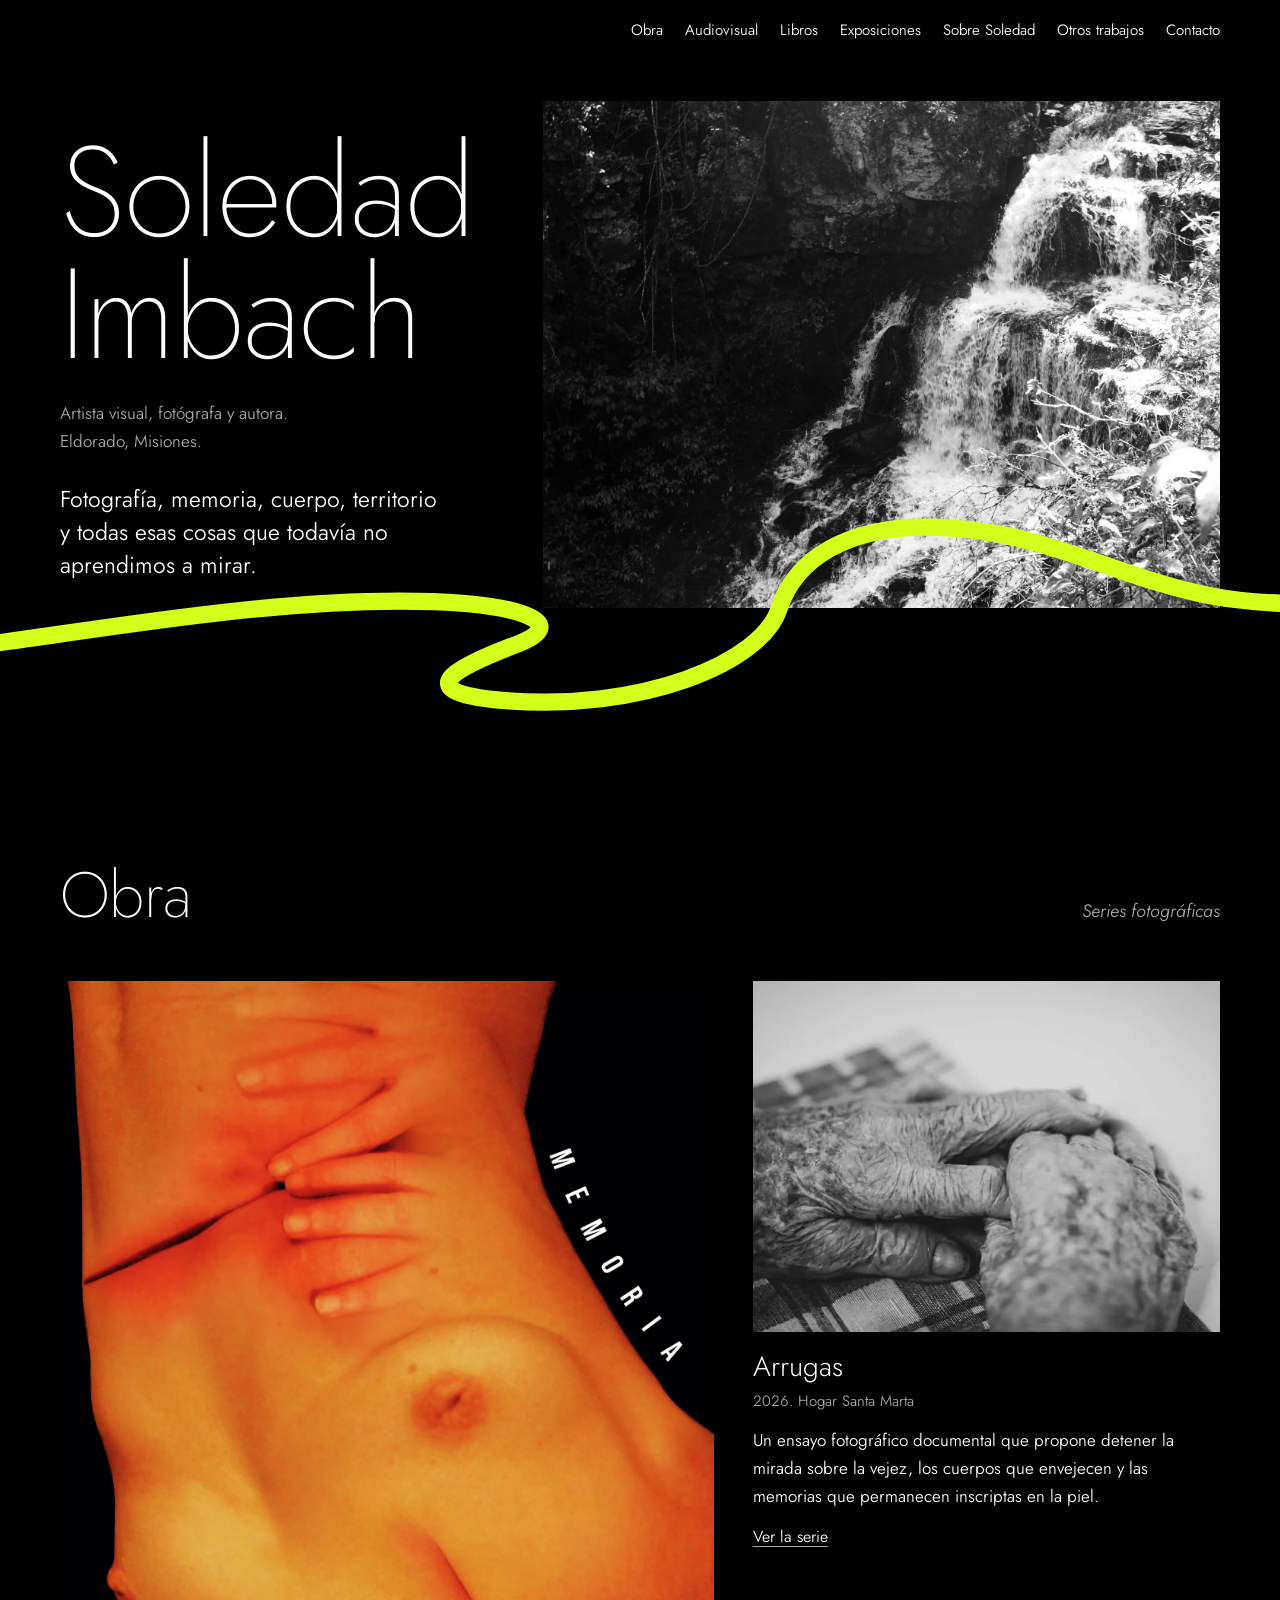
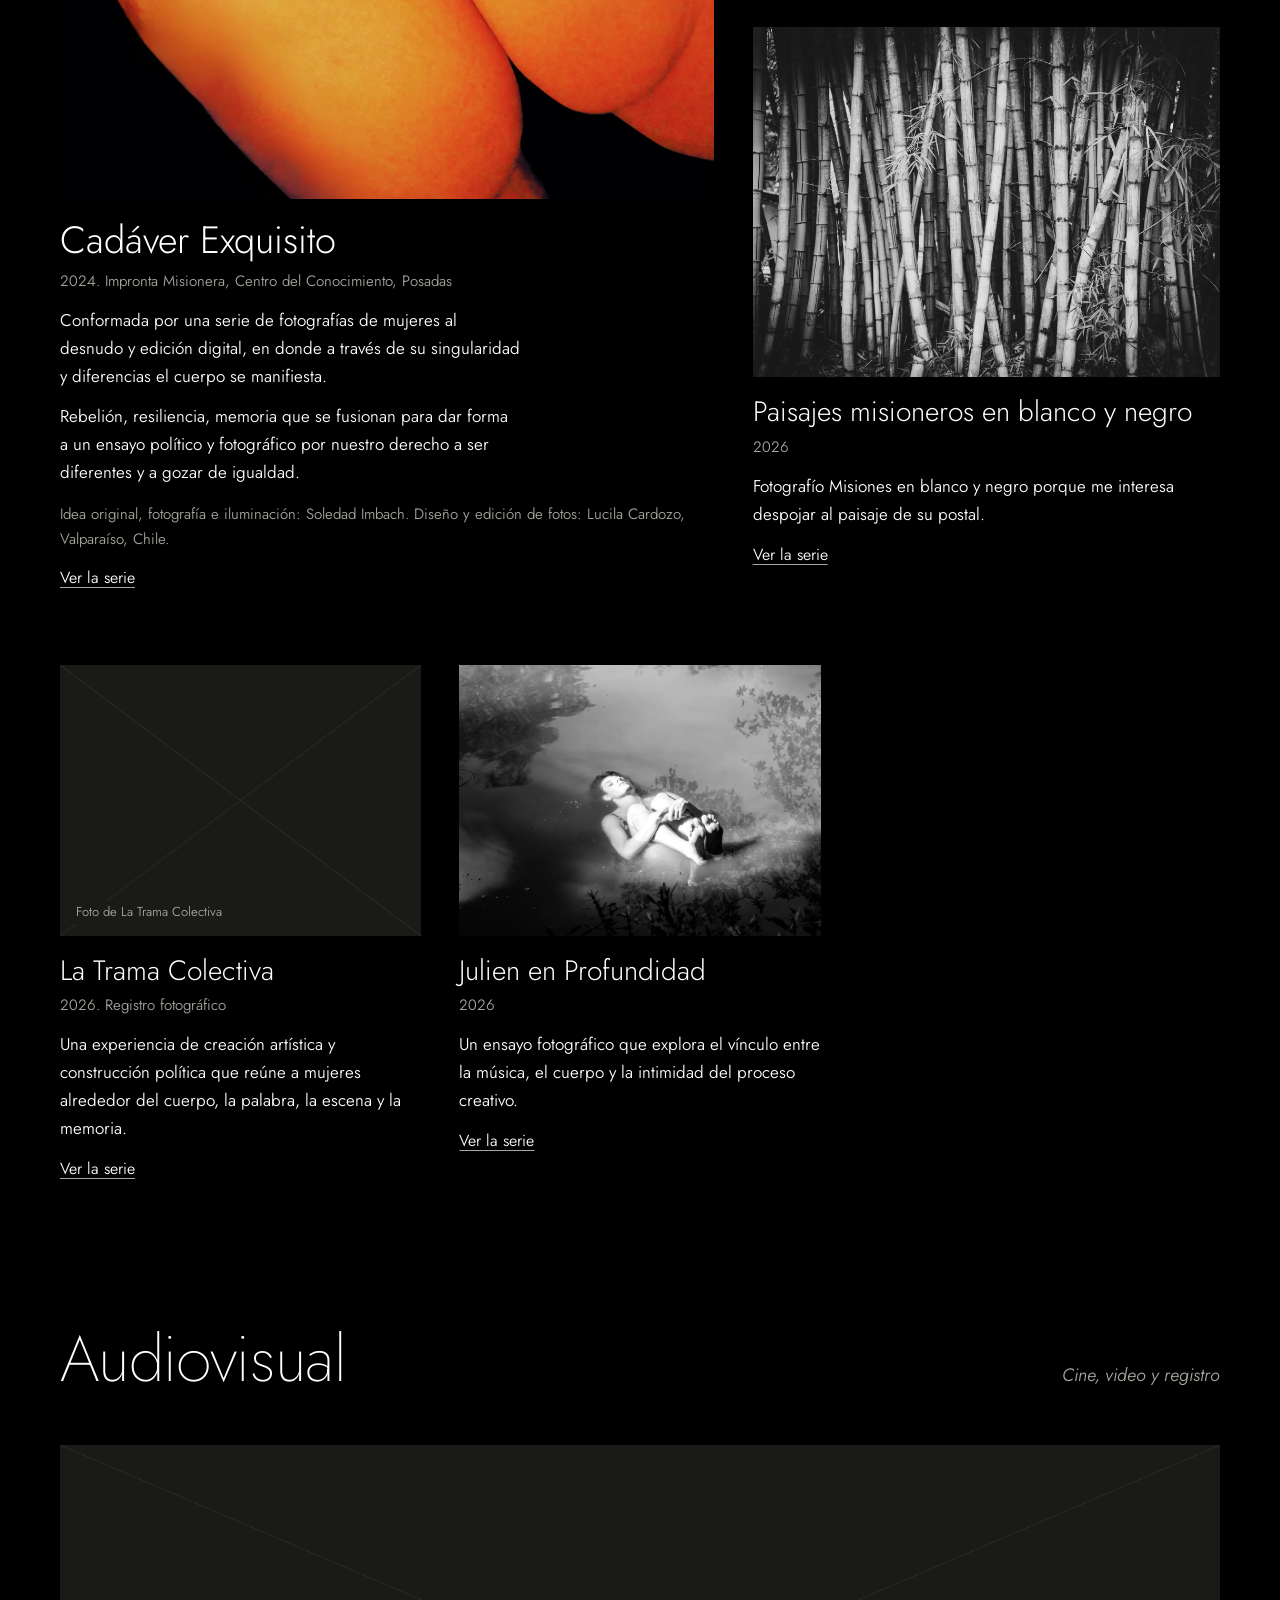
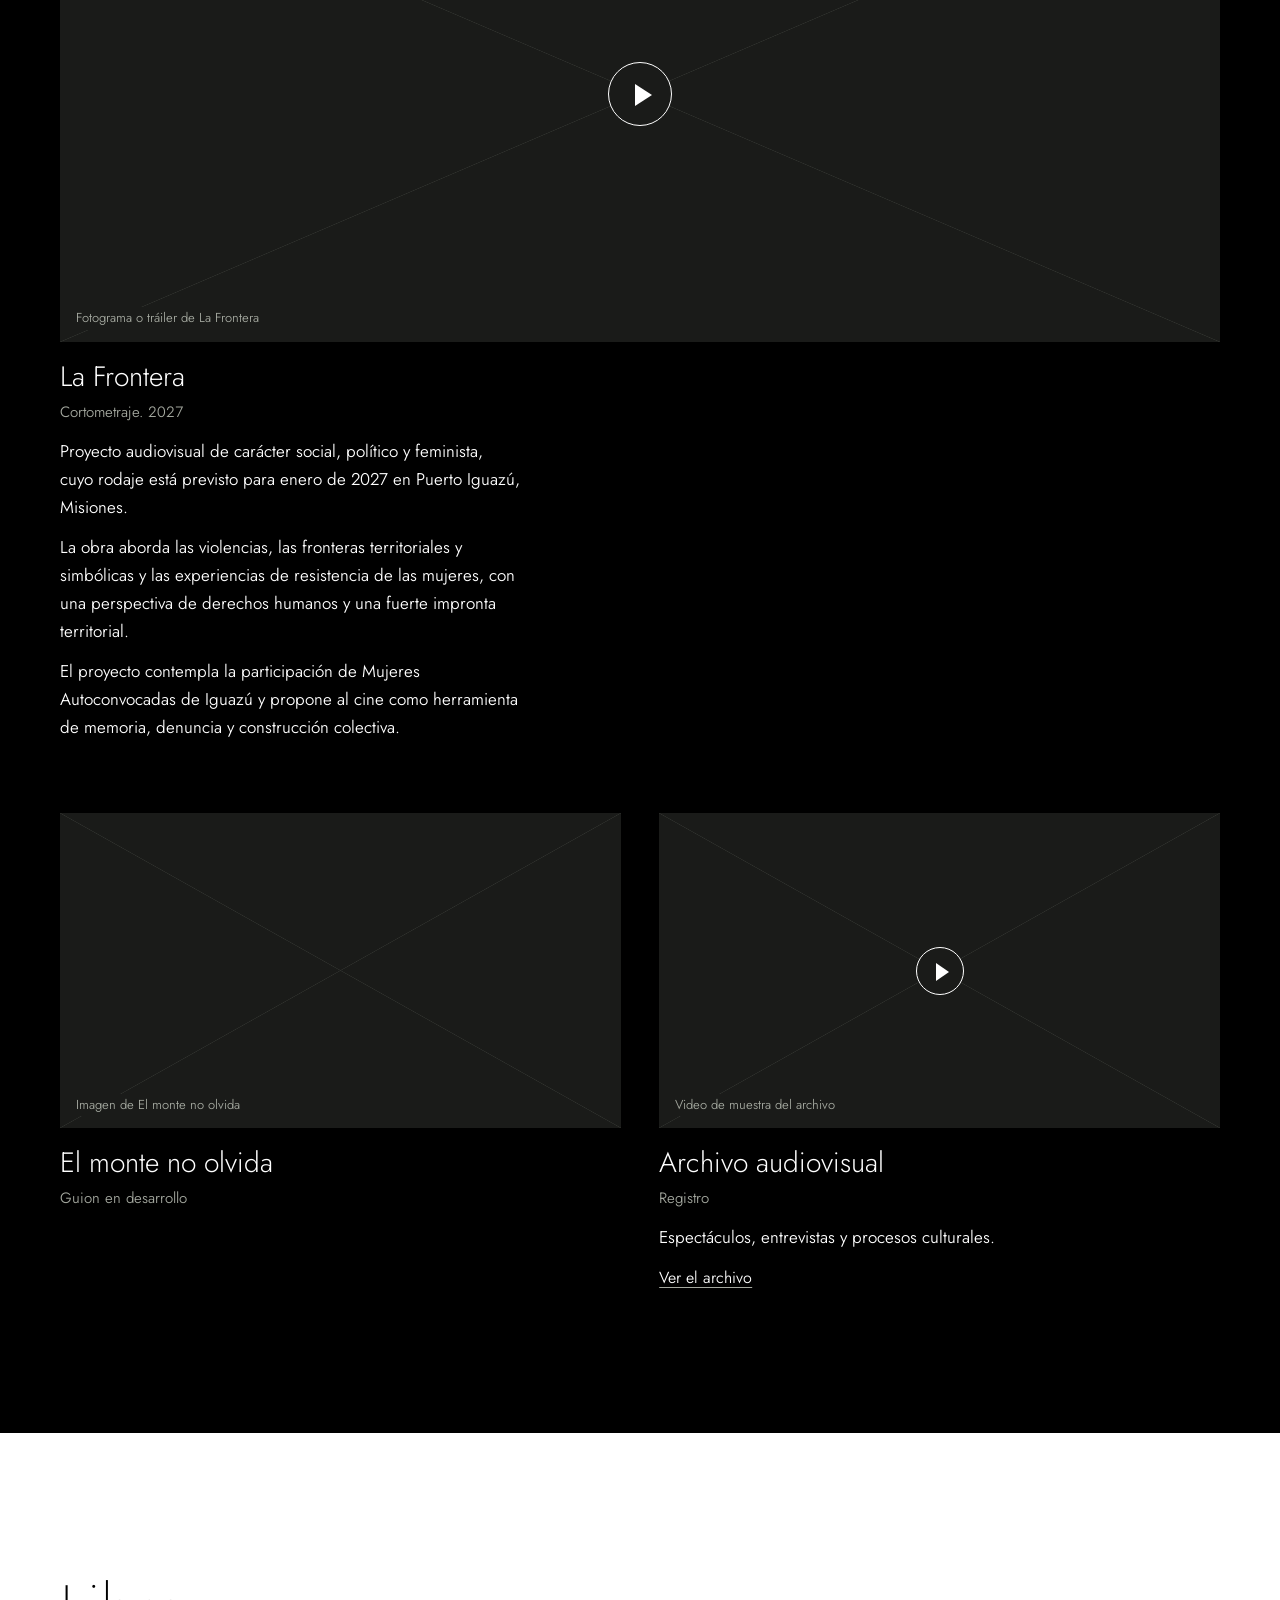
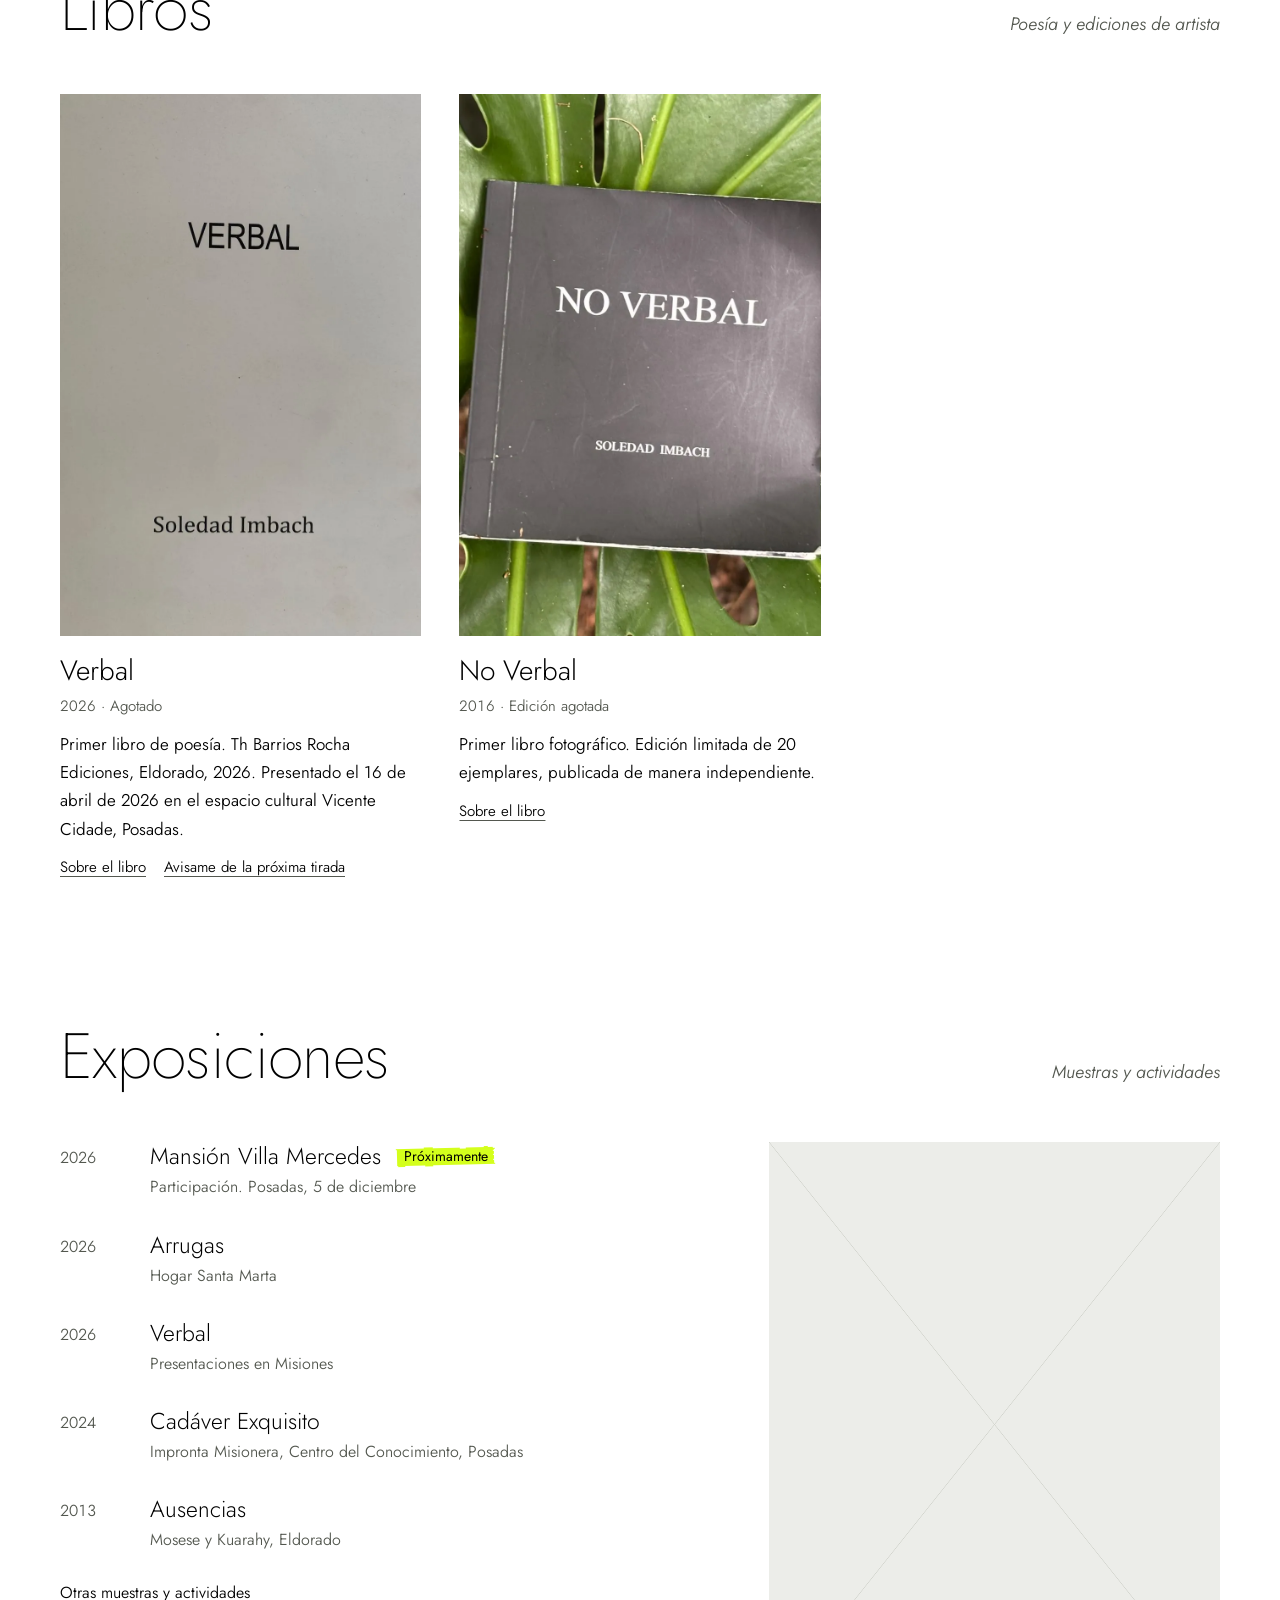
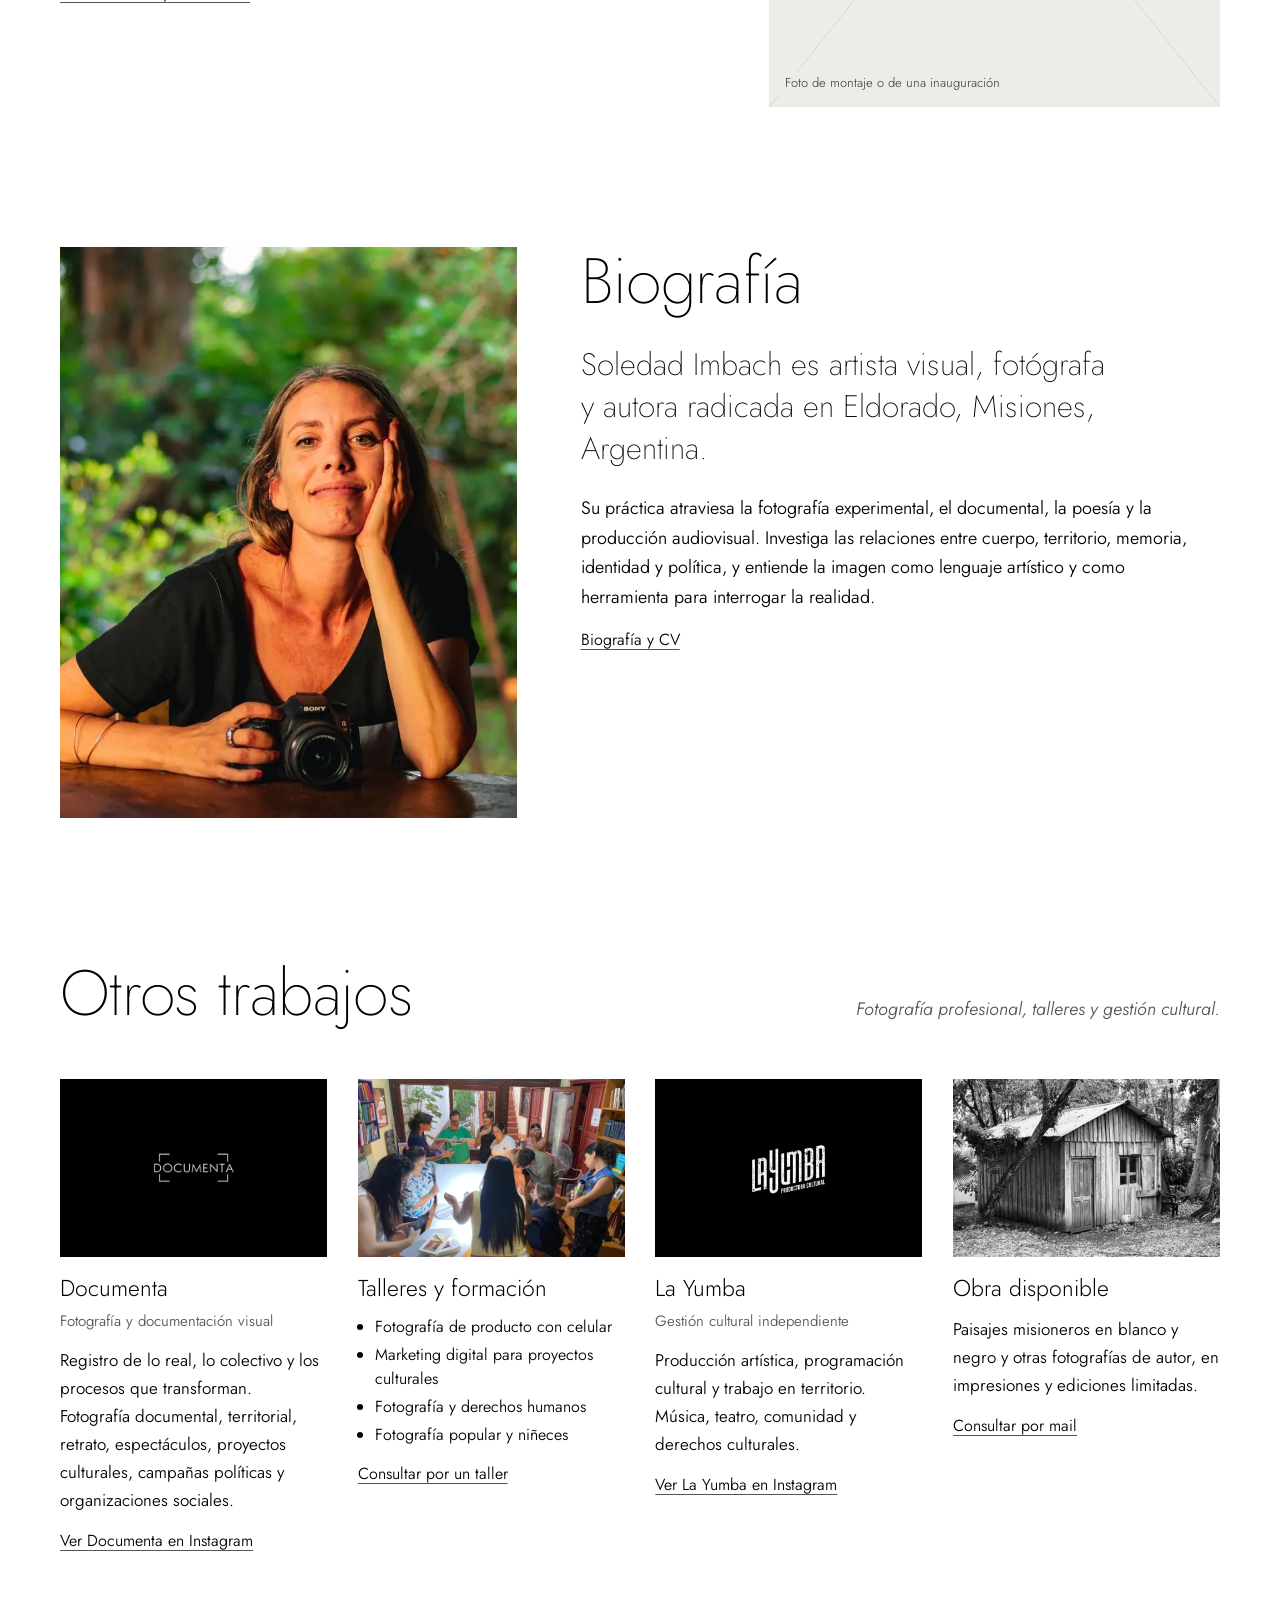
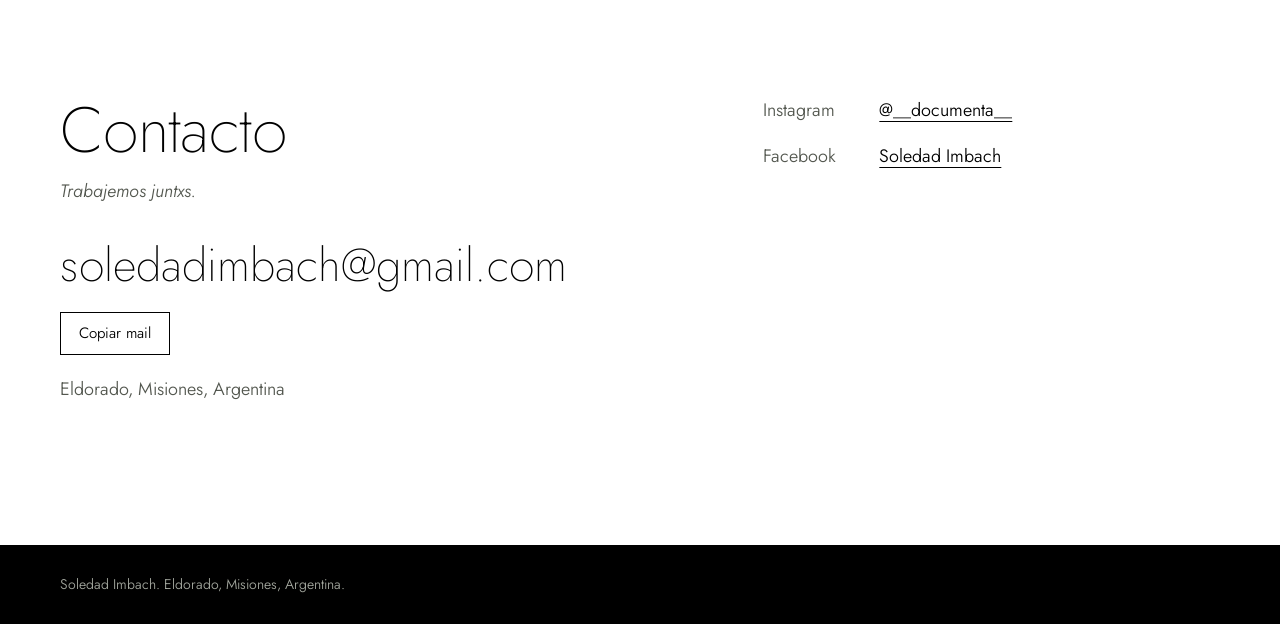
==== commit 1f0e1065: "Add files via upload" ====
--- a/index.html
+++ b/index.html
@@ -66,21 +66,12 @@
           <a class="more" href="cadaver-exquisito.html">Ver la serie</a>
         </article>
         <article class="serie">
-          <div class="slot"><span>Foto de Ausencias</span></div>
-          <h3>Ausencias</h3>
-          <p class="meta">2013</p>
-          <p class="desc">Un ensayo fotográfico que interroga la heteronorma, los mandatos de género y las formas históricas de representación de lo femenino.</p>
-          <a class="more" href="ausencias.html">Ver la serie</a>
-        </article>
-        <article class="serie">
           <div class="slot has-img"><img src="img/arrugas/arrugas-manos-mantel-05.webp" alt="Manos de una persona mayor apoyadas una sobre otra sobre un mantel a cuadros, en blanco y negro." width="1024" height="683" loading="lazy" decoding="async"></div>
           <h3>Arrugas</h3>
           <p class="meta">2026. Hogar Santa Marta</p>
           <p class="desc">Un ensayo fotográfico documental que propone detener la mirada sobre la vejez, los cuerpos que envejecen y las memorias que permanecen inscriptas en la piel.</p>
           <a class="more" href="arrugas.html">Ver la serie</a>
         </article>
-      </div>
-      <div class="obra-more">
         <article class="serie">
           <div class="slot has-img"><img src="img/paisajes/paisajes-bambues-tallos-03.webp" alt="Tallos de bambú altos y entrecruzados, en blanco y negro." width="2000" height="1333" loading="lazy" decoding="async"></div>
           <h3>Paisajes misioneros en blanco y negro</h3>
@@ -88,6 +79,8 @@
           <p class="desc">Fotografío Misiones en blanco y negro porque me interesa despojar al paisaje de su postal.</p>
           <a class="more" href="paisajes-misioneros.html">Ver la serie</a>
         </article>
+      </div>
+      <div class="obra-more">
         <article class="serie">
           <div class="slot"><span>Foto de La Trama Colectiva</span></div>
           <h3>La Trama Colectiva</h3>
--- a/style.css
+++ b/style.css
@@ -261,7 +261,7 @@
 .page-title--long{font-size:clamp(40px,6.5vw,88px);line-height:1}
 .text-body{max-width:58ch;padding-bottom:clamp(40px,5vw,64px)}
 .text-body p{margin-top:18px}
-.text-body .cierre{font-family:var(--display);font-weight:var(--w-display);font-size:clamp(21px,2.1vw,26px);line-height:1.4;margin-top:28px}
+.text-body .cierre{font-style:italic;line-height:1.6;margin-top:28px}
 .text-body .cierre+.cierre{margin-top:14px}
 .nav a[aria-current="page"]{text-decoration:underline;text-decoration-color:var(--fluor);text-decoration-thickness:2px;text-underline-offset:.35em}
 .cv-index{margin:0 0 clamp(28px,3.5vw,44px);gap:4px 22px}
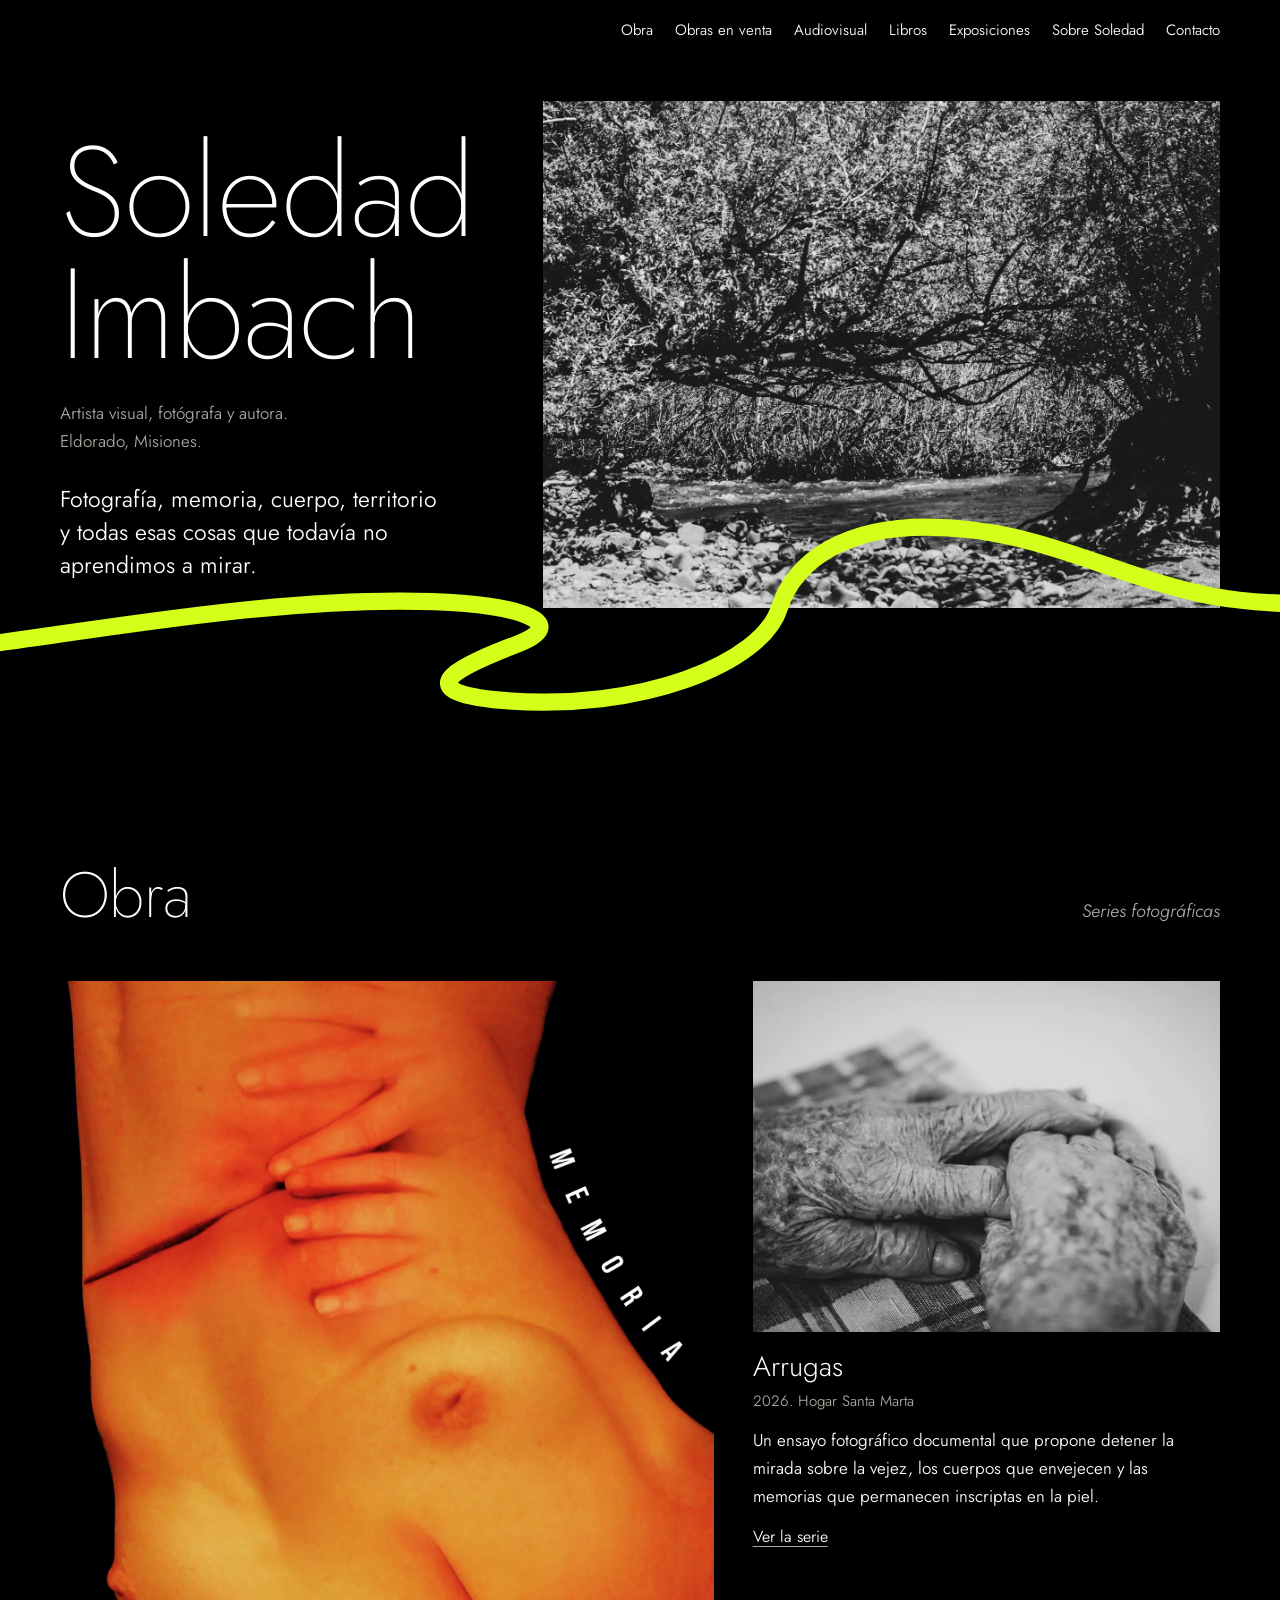
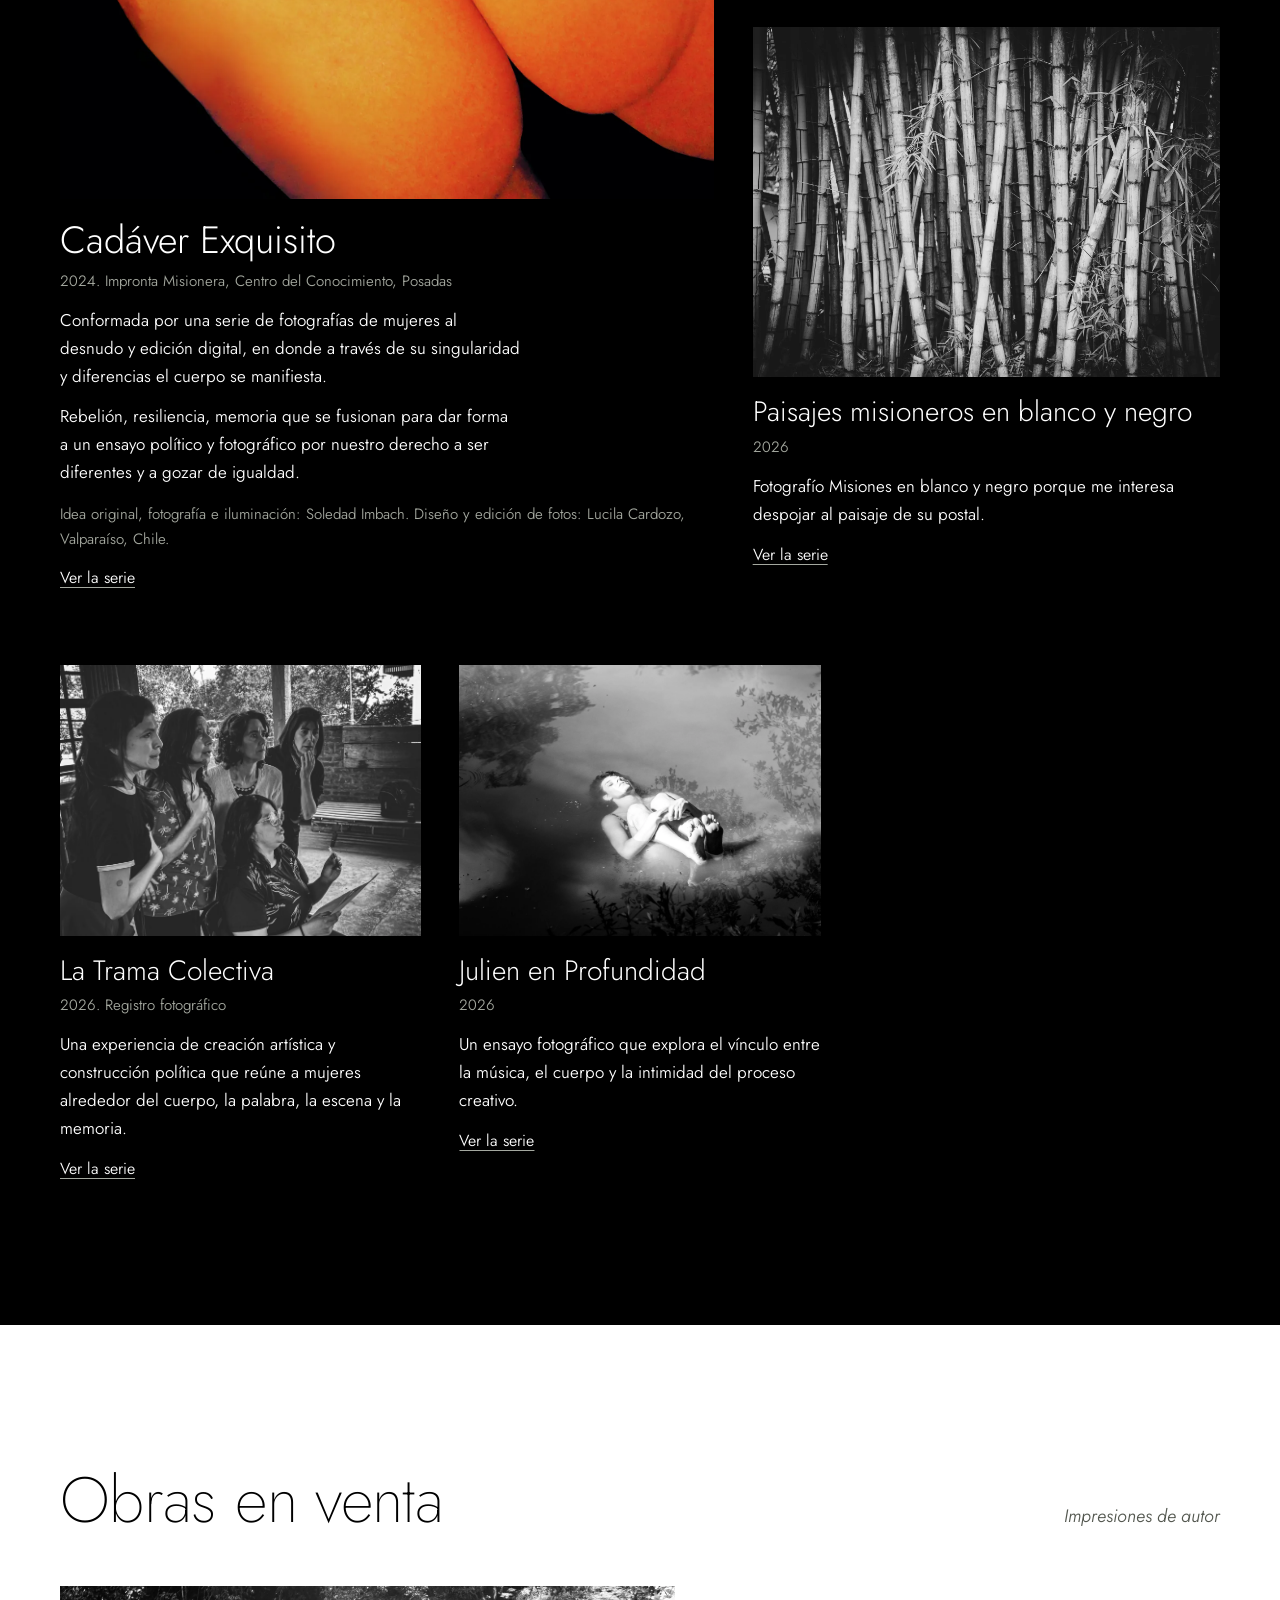
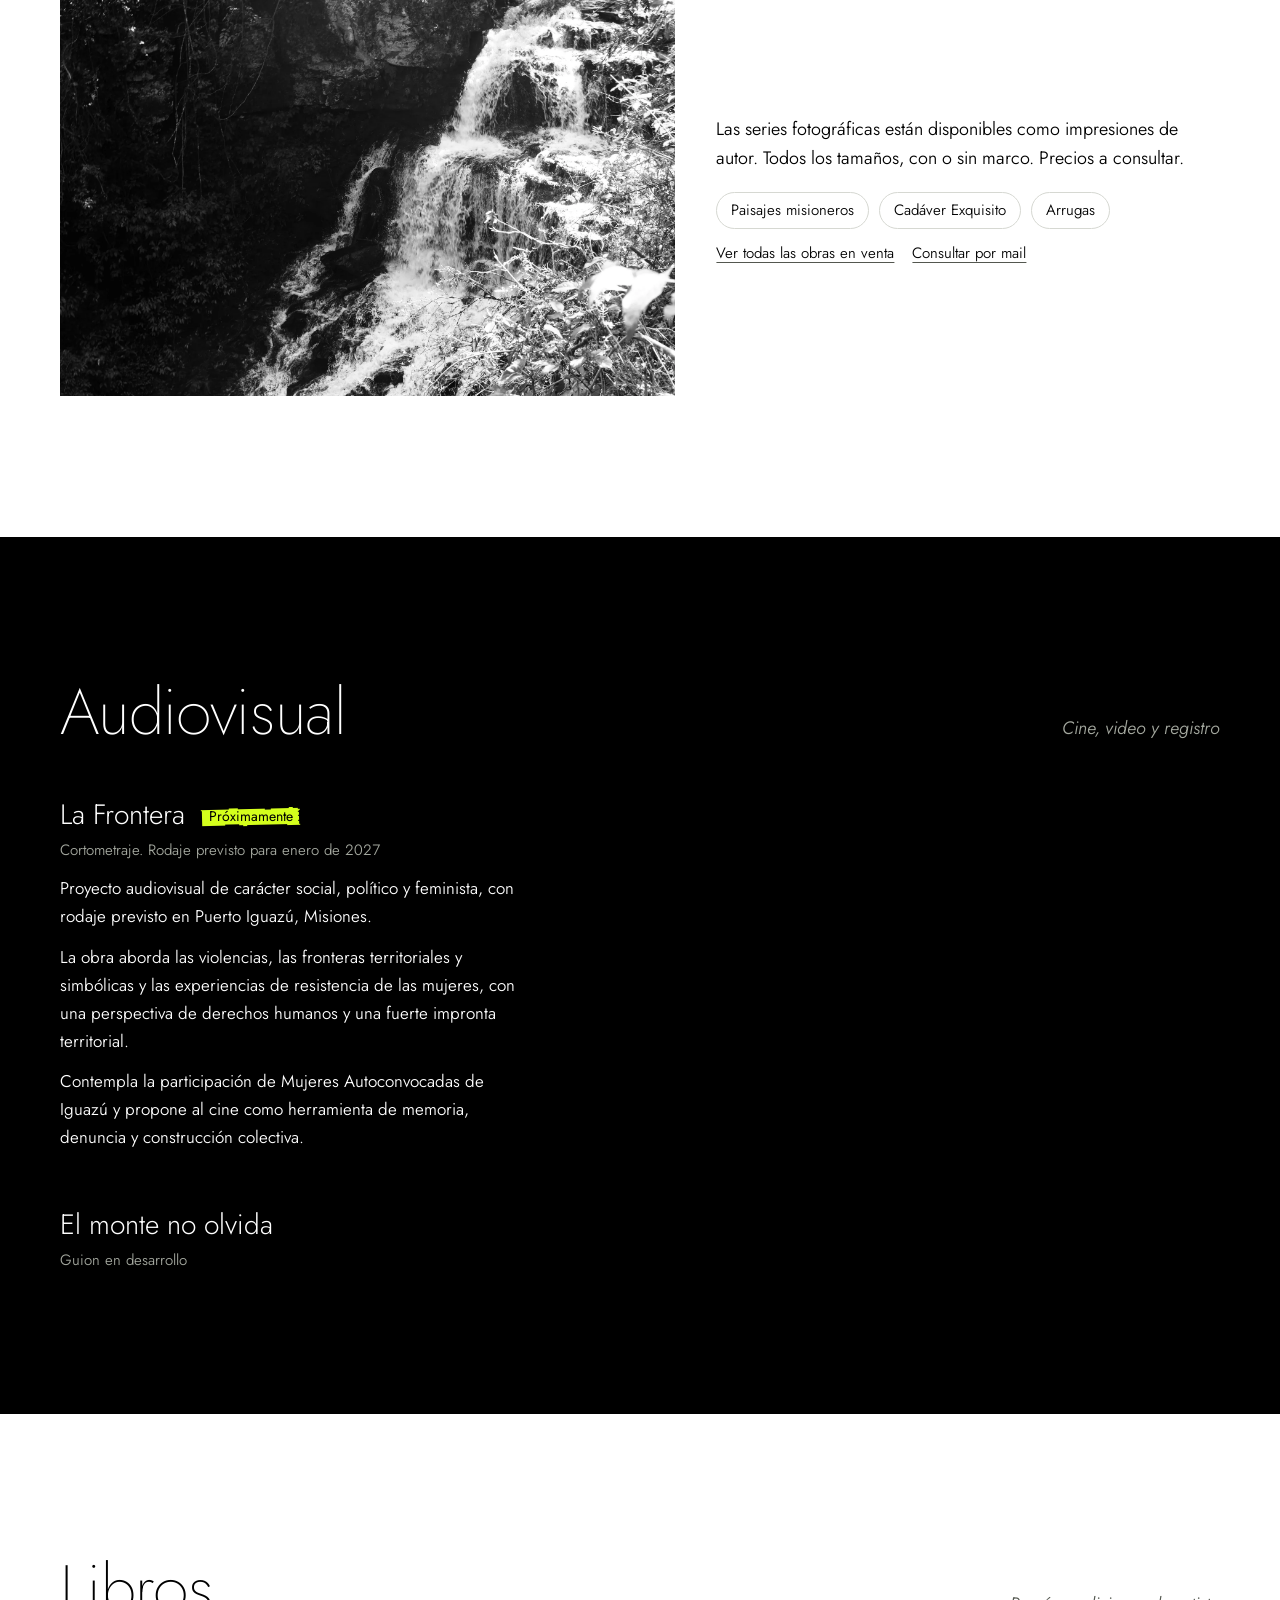
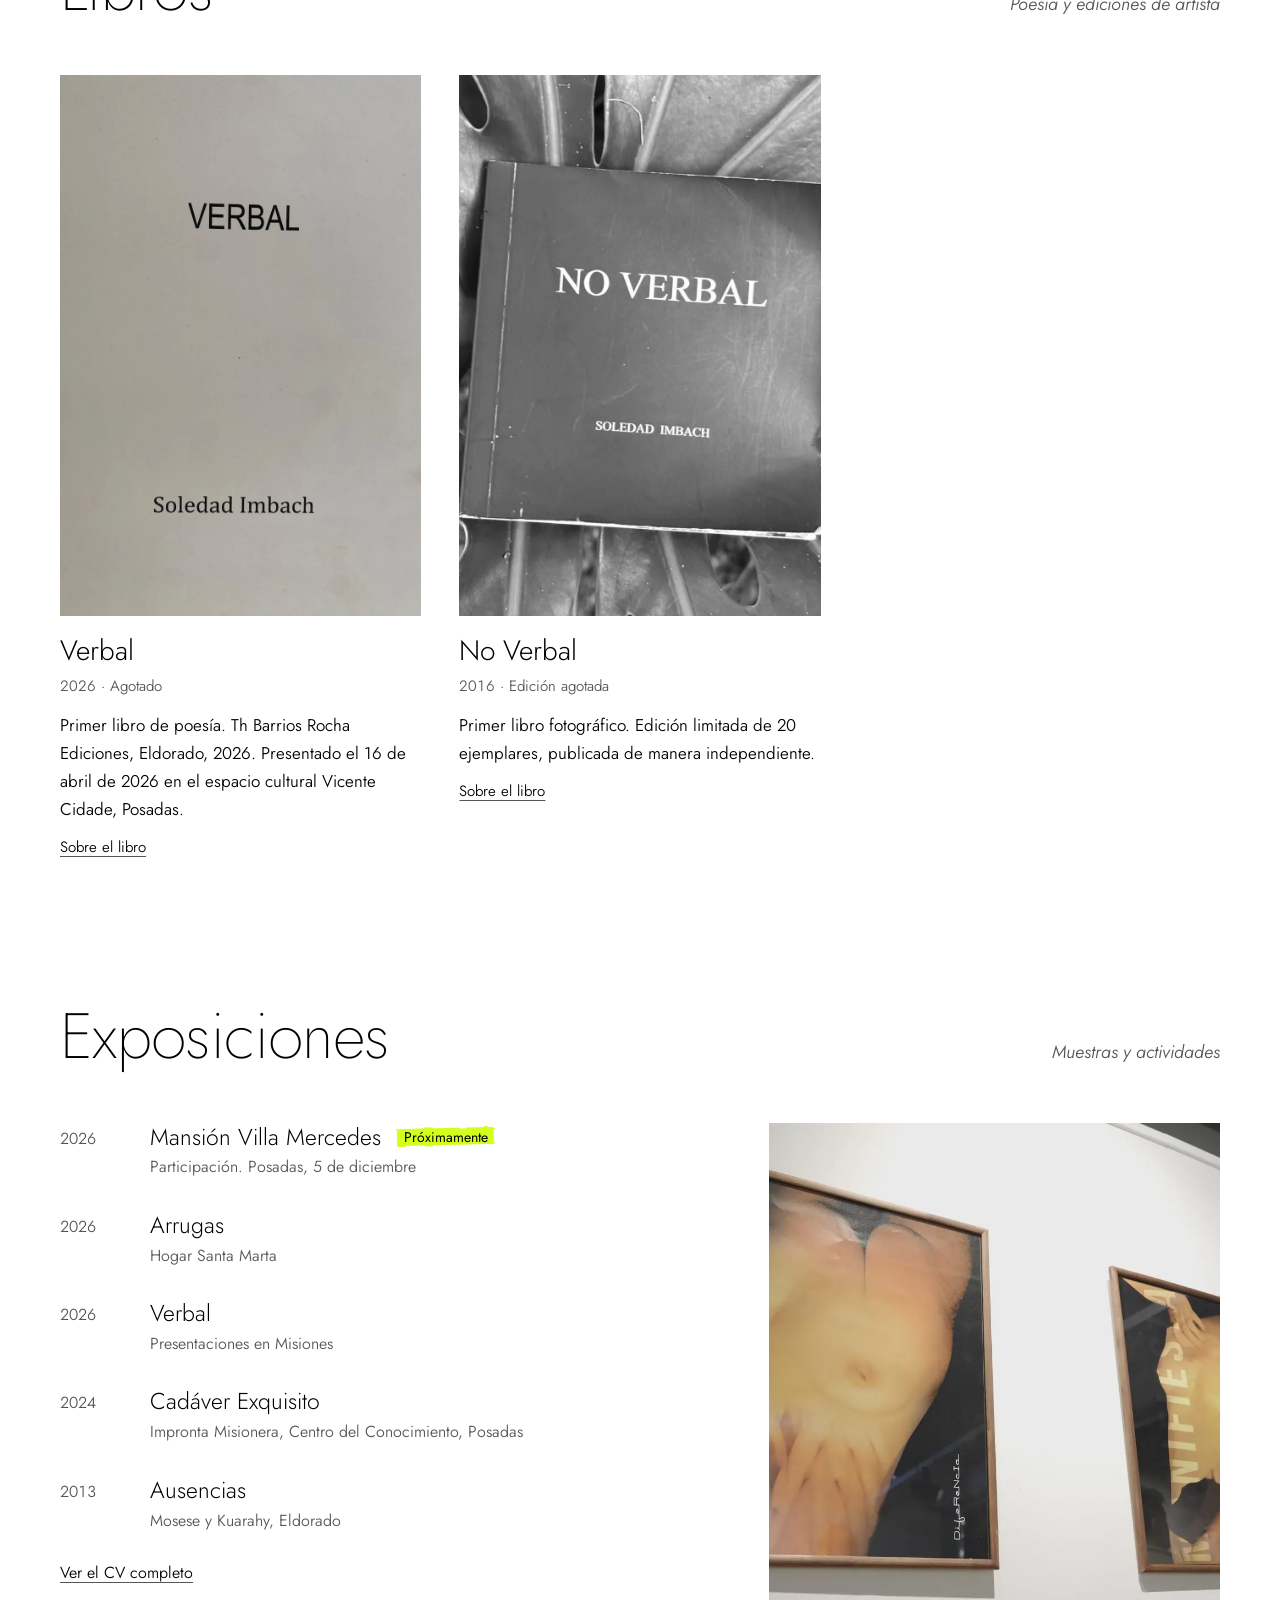
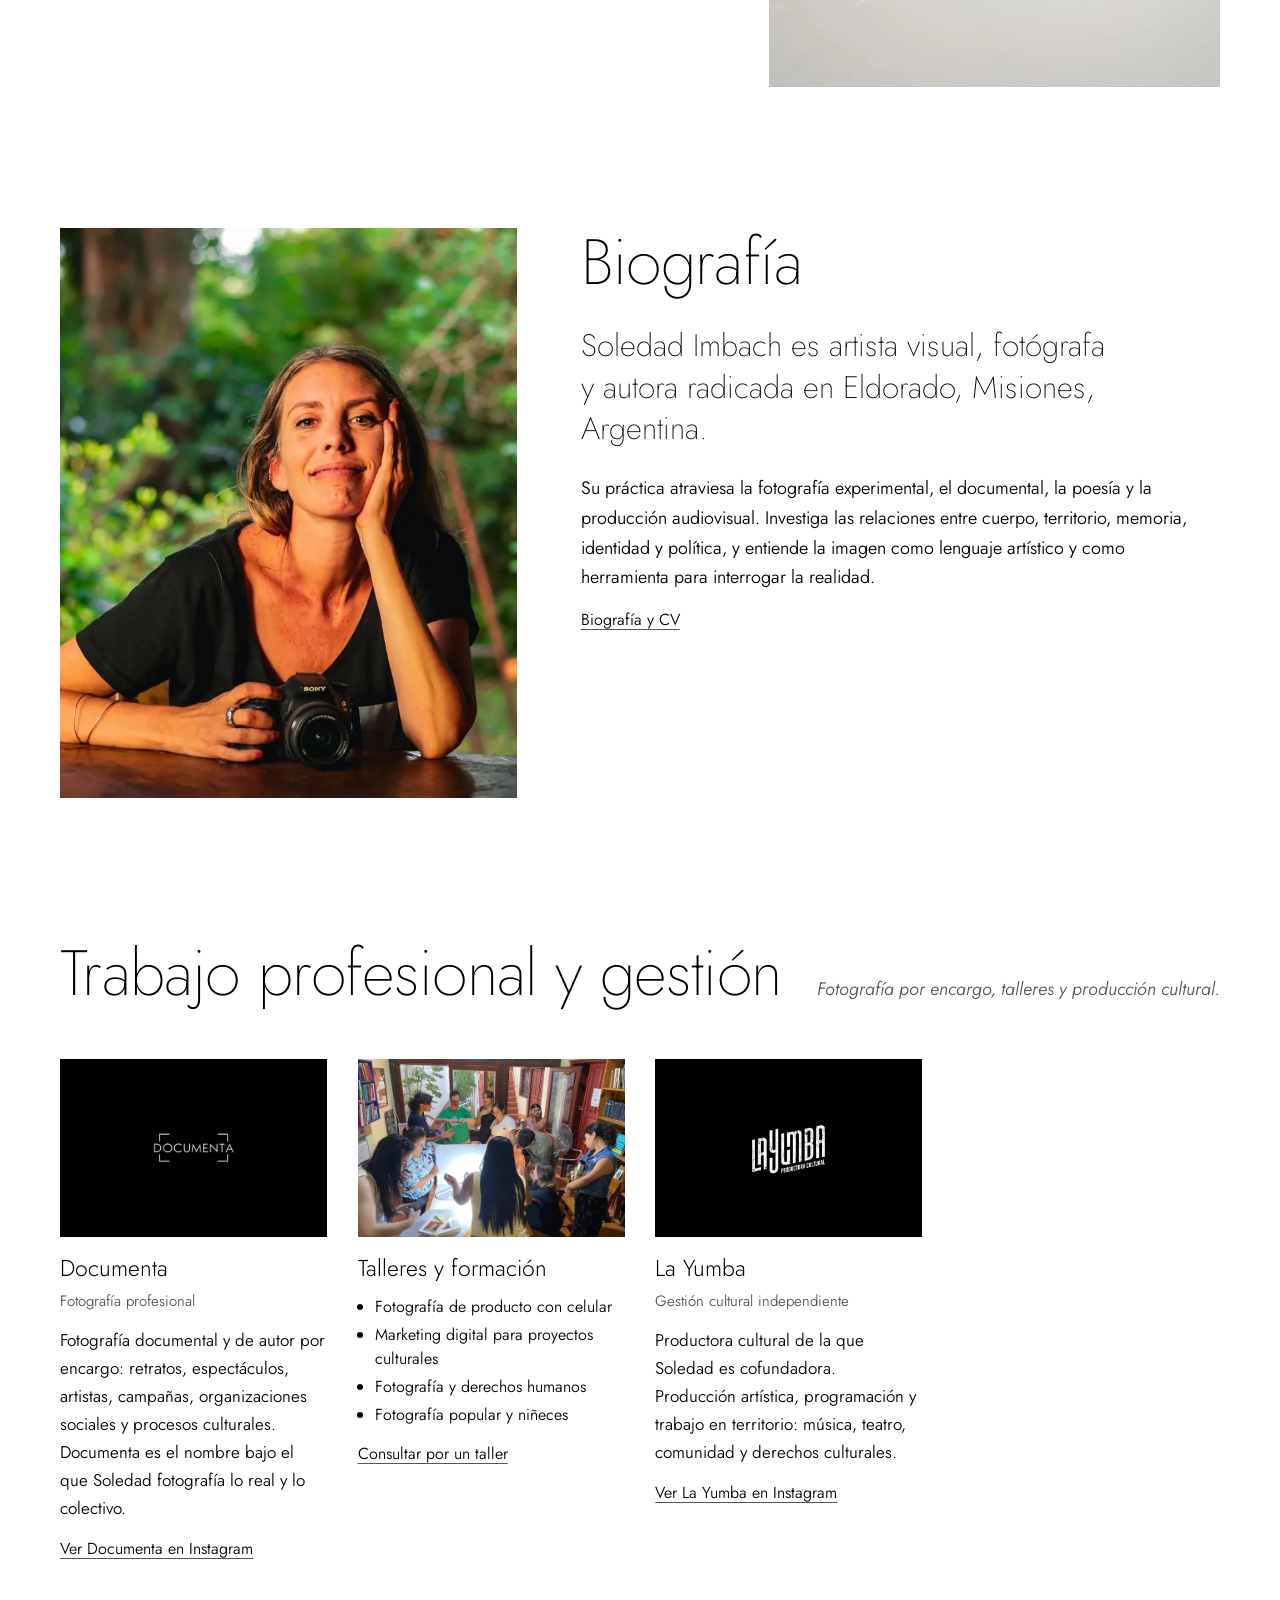
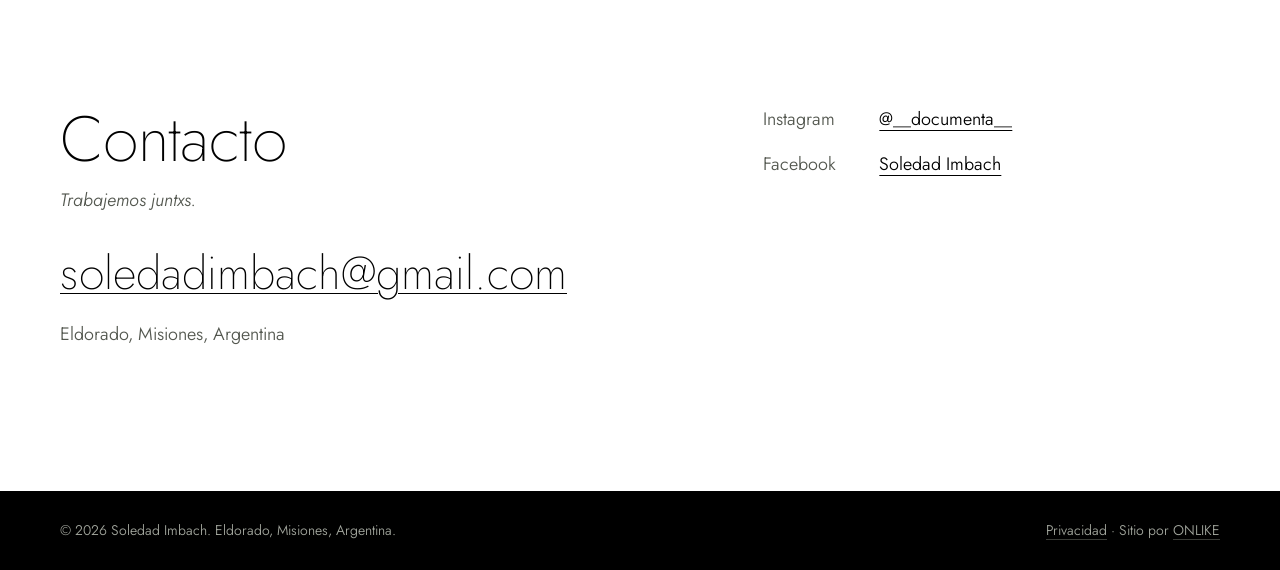
==== commit 29a97e44: "Add files via upload" ====
--- a/index.html
+++ b/index.html
@@ -1,6 +1,22 @@
-<!doctype html><html><head><meta charset=utf8><meta name=viewport content="width=device-width,initial-scale=1,viewport-fit=cover"><style>:root{color-scheme:light;box-sizing:border-box;padding-top:env(safe-area-inset-top,0px);padding-bottom:env(safe-area-inset-bottom,0px)}html{scroll-padding-top:env(safe-area-inset-top,0px)}body{margin:0;padding:0;font:14px -apple-system,BlinkMacSystemFont,sans-serif;background:#fff;color:#000}img{max-width:100%}[hidden]:not([hidden=until-found i]){display:none!important}</style></head><body>
-<title>Soledad Imbach</title>
-<meta name="claude:viewport-fit-sides" content="cover">
+<!doctype html>
+<html lang="es">
+<head>
+<meta charset="utf-8">
+<meta name="viewport" content="width=device-width,initial-scale=1,viewport-fit=cover">
+<title>Soledad Imbach — Artista visual, fotógrafa y autora</title>
+<meta name="description" content="Soledad Imbach, artista visual, fotógrafa y autora de Eldorado, Misiones. Fotografía documental y experimental, los libros Verbal y No Verbal, obra en venta y proyectos culturales.">
+<link rel="canonical" href="https://soledadimbach.com.ar/">
+<meta property="og:type" content="website">
+<meta property="og:site_name" content="Soledad Imbach">
+<meta property="og:locale" content="es_AR">
+<meta property="og:title" content="Soledad Imbach — Artista visual, fotógrafa y autora">
+<meta property="og:description" content="Fotografía documental y experimental, los libros Verbal y No Verbal, obra en venta y proyectos culturales. Eldorado, Misiones.">
+<meta property="og:url" content="https://soledadimbach.com.ar/">
+<meta property="og:image" content="https://soledadimbach.com.ar/img/retrato/retrato-mujer-camara-03.webp">
+<meta name="twitter:card" content="summary_large_image">
+<link rel="icon" href="favicon.svg" type="image/svg+xml">
+<link rel="icon" href="favicon-32.png" sizes="32x32" type="image/png">
+<link rel="apple-touch-icon" href="apple-touch-icon.png">
 <link rel="preconnect" href="https://fonts.googleapis.com">
 <link rel="preconnect" href="https://fonts.gstatic.com" crossorigin>
 <link rel="stylesheet" href="https://fonts.googleapis.com/css2?family=Albert+Sans:ital,wght@0,200..600;1,200..500&family=Italiana&family=Jost:ital,wght@0,200..600;1,200..500&family=Spectral:ital,wght@0,200;0,300;0,400;1,200;1,300&display=swap">
@@ -8,12 +24,20 @@
 
 <script type="application/ld+json">
 {"@context":"https://schema.org","@graph":[
- {"@type":"Person","@id":"#soledad","name":"Soledad Imbach","jobTitle":"Artista visual, fotógrafa y autora","description":"Su práctica atraviesa la fotografía experimental, el documental, la poesía y la producción audiovisual.","address":{"@type":"PostalAddress","addressLocality":"Eldorado","addressRegion":"Misiones","addressCountry":"AR"},"email":"soledadimbach@gmail.com","sameAs":["https://www.instagram.com/__documenta__/","https://www.facebook.com/soledad.imbach"]},
- {"@type":"Book","name":"Verbal","datePublished":"2026","genre":"Poesía","isbn":"978-987-3664-34-2","publisher":{"@type":"Organization","name":"Th Barrios Rocha Ediciones"},"author":{"@id":"#soledad"}},
- {"@type":"Book","name":"No Verbal","datePublished":"2016","author":{"@id":"#soledad"}},
- {"@type":"VisualArtwork","name":"Cadáver Exquisito","artform":"Fotografía","dateCreated":"2024","creator":{"@id":"#soledad"}}
+ {"@type":"WebSite","@id":"https://soledadimbach.com.ar/#website","url":"https://soledadimbach.com.ar/","name":"Soledad Imbach","inLanguage":"es","about":{"@id":"https://soledadimbach.com.ar/#soledad"}},
+ {"@type":"Person","@id":"https://soledadimbach.com.ar/#soledad","name":"Soledad Imbach","jobTitle":"Artista visual, fotógrafa y autora","description":"Su práctica atraviesa la fotografía experimental, el documental, la poesía y la producción audiovisual.","url":"https://soledadimbach.com.ar/","image":"https://soledadimbach.com.ar/img/retrato/retrato-mujer-camara-03.webp","email":"soledadimbach@gmail.com","address":{"@type":"PostalAddress","addressLocality":"Eldorado","addressRegion":"Misiones","addressCountry":"AR"},"knowsAbout":["Fotografía documental","Fotografía experimental","Fotografía de arte","Poesía","Gestión cultural","Derechos humanos"],"sameAs":["https://www.instagram.com/__documenta__/","https://www.facebook.com/soledad.imbach","https://www.instagram.com/productora_cultural_la_yumba/"]},
+ {"@type":"Book","name":"Verbal","datePublished":"2026","genre":"Poesía","isbn":"978-987-3664-34-2","publisher":{"@type":"Organization","name":"Th Barrios Rocha Ediciones"},"author":{"@id":"https://soledadimbach.com.ar/#soledad"},"copyrightHolder":{"@id":"https://soledadimbach.com.ar/#soledad"}},
+ {"@type":"Book","name":"No Verbal","datePublished":"2016","genre":"Fotografía","author":{"@id":"https://soledadimbach.com.ar/#soledad"},"copyrightHolder":{"@id":"https://soledadimbach.com.ar/#soledad"}},
+ {"@type":"VisualArtwork","name":"Cadáver Exquisito","artform":"Fotografía","dateCreated":"2024","creator":{"@id":"https://soledadimbach.com.ar/#soledad"},"copyrightHolder":{"@id":"https://soledadimbach.com.ar/#soledad"}},
+ {"@type":"CreativeWork","name":"Arrugas","dateCreated":"2026","genre":"Fotografía documental","creator":{"@id":"https://soledadimbach.com.ar/#soledad"}},
+ {"@type":"CreativeWork","name":"Paisajes misioneros en blanco y negro","dateCreated":"2026","genre":"Fotografía","creator":{"@id":"https://soledadimbach.com.ar/#soledad"}},
+ {"@type":"CreativeWork","name":"La Trama Colectiva","dateCreated":"2026","genre":"Fotografía documental","creator":{"@id":"https://soledadimbach.com.ar/#soledad"}},
+ {"@type":"CreativeWork","name":"Julien en Profundidad","dateCreated":"2026","genre":"Fotografía","creator":{"@id":"https://soledadimbach.com.ar/#soledad"}},
+ {"@type":"Event","name":"Paisajes misioneros en blanco y negro — Mansión Villa Mercedes","startDate":"2026-12-05","eventAttendanceMode":"https://schema.org/OfflineEventAttendanceMode","location":{"@type":"Place","name":"Mansión Villa Mercedes","address":{"@type":"PostalAddress","addressLocality":"Posadas","addressRegion":"Misiones","addressCountry":"AR"}},"performer":{"@id":"https://soledadimbach.com.ar/#soledad"}}
 ]}
 </script>
+</head>
+<body>
 
 <svg width="0" height="0" style="position:absolute" aria-hidden="true" focusable="false">
   <filter id="rough-sm" x="-10%" y="-40%" width="120%" height="180%">
@@ -28,11 +52,11 @@
     <button class="menu-btn" id="menu-btn" type="button" aria-expanded="false" aria-controls="nav">Menú</button>
     <nav class="nav" id="nav" aria-label="Secciones">
       <a href="#obra">Obra</a>
+      <a href="#venta">Obras en venta</a>
       <a href="#audiovisual">Audiovisual</a>
       <a href="#libros">Libros</a>
       <a href="#exposiciones">Exposiciones</a>
       <a href="sobre-soledad.html">Sobre Soledad</a>
-      <a href="#otros">Otros trabajos</a>
       <a href="#contacto">Contacto</a>
     </nav>
   </div>
@@ -43,7 +67,7 @@
         <p class="role">Artista visual, fotógrafa y autora. Eldorado, Misiones.</p>
         <p class="quote">Fotografía, memoria, cuerpo, territorio y todas esas cosas que todavía no aprendimos a mirar.</p>
       </div>
-      <div class="slot has-img hero-photo"><img src="img/paisajes/paisajes-cascada-rocas-08.webp" alt="Cascada entre rocas y vegetación, en blanco y negro de alto contraste." width="2000" height="1333" fetchpriority="high" style="object-position:50% 50%"></div>
+      <div class="slot has-img hero-photo"><img src="img/paisajes/paisajes-arroyo-ramas-10.webp" alt="Arroyo angosto entre piedras, con ramas inclinadas sobre el agua, en blanco y negro de alto contraste." width="1700" height="1133" fetchpriority="high" style="object-position:50% 50%"></div>
     </div>
   </div>
 </header>
@@ -82,7 +106,7 @@
       </div>
       <div class="obra-more">
         <article class="serie">
-          <div class="slot"><span>Foto de La Trama Colectiva</span></div>
+          <div class="slot has-img"><img src="img/la-trama-colectiva/la-trama-colectiva-grupo-galeria-01.webp" alt="Grupo de mujeres, algunas de pie y otras sentadas, mirando un papel en una galería, en blanco y negro." width="1500" height="2000" loading="lazy" decoding="async" style="object-position:50% 35%"></div>
           <h3>La Trama Colectiva</h3>
           <p class="meta">2026. Registro fotográfico</p>
           <p class="desc">Una experiencia de creación artística y construcción política que reúne a mujeres alrededor del cuerpo, la palabra, la escena y la memoria.</p>
@@ -99,34 +123,47 @@
     </div>
   </section>
 
-  <section class="band-dark section section--cont" id="audiovisual">
+  <section class="band-light section" id="venta">
+    <div class="wrap">
+      <div class="sec-head">
+        <h2>Obras en venta</h2>
+        <p class="lede">Impresiones de autor</p>
+      </div>
+      <div class="venta-grid">
+        <div class="slot has-img"><img src="img/paisajes/paisajes-cascada-rocas-08.webp" alt="Cascada entre rocas y vegetación, en blanco y negro, de la serie de paisajes misioneros." width="2000" height="1333" loading="lazy" decoding="async"></div>
+        <div class="venta-text">
+          <p>Las series fotográficas están disponibles como impresiones de autor. Todos los tamaños, con o sin marco. Precios a consultar.</p>
+          <ul class="venta-series">
+            <li>Paisajes misioneros</li>
+            <li>Cadáver Exquisito</li>
+            <li>Arrugas</li>
+          </ul>
+          <ul class="sub">
+            <li><a class="more" href="obras-en-venta.html">Ver todas las obras en venta</a></li>
+            <li><a class="more" href="mailto:soledadimbach@gmail.com?subject=Consulta%20por%20obras%20en%20venta">Consultar por mail</a></li>
+          </ul>
+        </div>
+      </div>
+    </div>
+  </section>
+
+  <section class="band-dark section" id="audiovisual">
     <div class="wrap">
       <div class="sec-head">
         <h2>Audiovisual</h2>
         <p class="lede">Cine, video y registro</p>
       </div>
-      <article class="av av-main">
-        <div class="slot"><span>Fotograma o tráiler de La Frontera</span><i class="play" aria-hidden="true"></i></div>
-        <h3>La Frontera</h3>
-        <p class="meta">Cortometraje. 2027</p>
-        <p class="desc">Proyecto audiovisual de carácter social, político y feminista, cuyo rodaje está previsto para enero de 2027 en Puerto Iguazú, Misiones.</p>
+      <article class="av av-main av--text">
+        <h3>La Frontera <span class="hl">Próximamente</span></h3>
+        <p class="meta">Cortometraje. Rodaje previsto para enero de 2027</p>
+        <p class="desc">Proyecto audiovisual de carácter social, político y feminista, con rodaje previsto en Puerto Iguazú, Misiones.</p>
         <p class="desc">La obra aborda las violencias, las fronteras territoriales y simbólicas y las experiencias de resistencia de las mujeres, con una perspectiva de derechos humanos y una fuerte impronta territorial.</p>
-        <p class="desc">El proyecto contempla la participación de Mujeres Autoconvocadas de Iguazú y propone al cine como herramienta de memoria, denuncia y construcción colectiva.</p>
+        <p class="desc">Contempla la participación de Mujeres Autoconvocadas de Iguazú y propone al cine como herramienta de memoria, denuncia y construcción colectiva.</p>
       </article>
-      <div class="av-pair">
-        <article class="av">
-          <div class="slot"><span>Imagen de El monte no olvida</span></div>
-          <h3>El monte no olvida</h3>
-          <p class="meta">Guion en desarrollo</p>
-        </article>
-        <article class="av">
-          <div class="slot"><span>Video de muestra del archivo</span><i class="play" aria-hidden="true"></i></div>
-          <h3>Archivo audiovisual</h3>
-          <p class="meta">Registro</p>
-          <p class="desc">Espectáculos, entrevistas y procesos culturales.</p>
-          <a class="more" href="#" data-later>Ver el archivo</a>
-        </article>
-      </div>
+      <article class="av av--text">
+        <h3>El monte no olvida</h3>
+        <p class="meta">Guion en desarrollo</p>
+      </article>
     </div>
   </section>
 
@@ -142,13 +179,10 @@
           <h3>Verbal</h3>
           <p class="meta">2026 · Agotado</p>
           <p class="desc">Primer libro de poesía. Th Barrios Rocha Ediciones, Eldorado, 2026. Presentado el 16 de abril de 2026 en el espacio cultural Vicente Cidade, Posadas.</p>
-          <ul class="sub">
-            <li><a class="more" href="verbal.html">Sobre el libro</a></li>
-            <li><a class="more" href="mailto:soledadimbach@gmail.com?subject=Pr%C3%B3xima%20tirada%20de%20Verbal">Avisame de la próxima tirada</a></li>
-          </ul>
+          <ul class="sub"><li><a class="more" href="verbal.html">Sobre el libro</a></li></ul>
         </article>
         <article class="libro">
-          <div class="slot has-img"><img src="img/no-verbal/no-verbal-portada-01.webp" alt="Tapa del libro No Verbal, negra, con el título y el nombre Soledad Imbach en letras blancas, sobre una hoja de monstera." width="960" height="1280" loading="lazy" decoding="async"></div>
+          <div class="slot has-img"><img src="img/no-verbal/no-verbal-portada-01.webp" alt="Tapa del libro No Verbal, negra, con el título y el nombre Soledad Imbach en letras blancas, sobre una hoja de monstera, en blanco y negro." width="960" height="1280" loading="lazy" decoding="async"></div>
           <h3>No Verbal</h3>
           <p class="meta">2016 · Edición agotada</p>
           <p class="desc">Primer libro fotográfico. Edición limitada de 20 ejemplares, publicada de manera independiente.</p>
@@ -203,10 +237,10 @@
               </div>
             </li>
           </ol>
-          <a class="more" href="#" data-later>Otras muestras y actividades</a>
+          <a class="more" href="sobre-soledad.html#cv-exposiciones">Ver el CV completo</a>
         </div>
         <div class="expo-photo">
-          <div class="slot"><span>Foto de montaje o de una inauguración</span></div>
+          <div class="slot has-img"><img src="img/cadaver-exquisito/cadaver-exquisito-sala-cuadros-09.webp" alt="Dos cuadros de la serie Cadáver Exquisito colgados en una pared blanca de una sala." width="1500" height="1000" loading="lazy" decoding="async"></div>
         </div>
       </div>
     </div>
@@ -229,15 +263,15 @@
   <section class="band-light section section--cont" id="otros">
     <div class="wrap">
       <div class="sec-head">
-        <h2>Otros trabajos</h2>
-        <p class="lede">Fotografía profesional, talleres y gestión cultural.</p>
+        <h2>Trabajo profesional y gestión</h2>
+        <p class="lede">Fotografía por encargo, talleres y producción cultural.</p>
       </div>
       <div class="otros-grid">
         <article class="otro">
-          <div class="slot has-logo"><img src="img/documenta/documenta-logo-01.webp" alt="Logo de Documenta, la marca de fotografía documental de Soledad Imbach." width="1000" height="1000" loading="lazy" decoding="async"></div>
+          <div class="slot has-logo"><img src="img/documenta/documenta-logo-01.webp" alt="Logo de Documenta, la fotografía profesional de Soledad Imbach." width="1000" height="1000" loading="lazy" decoding="async"></div>
           <h3>Documenta</h3>
-          <p class="meta">Fotografía y documentación visual</p>
-          <p class="desc">Registro de lo real, lo colectivo y los procesos que transforman. Fotografía documental, territorial, retrato, espectáculos, proyectos culturales, campañas políticas y organizaciones sociales.</p>
+          <p class="meta">Fotografía profesional</p>
+          <p class="desc">Fotografía documental y de autor por encargo: retratos, espectáculos, artistas, campañas, organizaciones sociales y procesos culturales. Documenta es el nombre bajo el que Soledad fotografía lo real y lo colectivo.</p>
           <a class="more" href="https://www.instagram.com/__documenta__/" target="_blank" rel="noopener">Ver Documenta en Instagram</a>
         </article>
         <article class="otro">
@@ -255,14 +289,8 @@
           <div class="slot has-logo"><img src="img/la-yumba/la-yumba-logo-01.webp" alt="Logo de La Yumba Productora Cultural." width="640" height="640" loading="lazy" decoding="async"></div>
           <h3>La Yumba</h3>
           <p class="meta">Gestión cultural independiente</p>
-          <p class="desc">Producción artística, programación cultural y trabajo en territorio. Música, teatro, comunidad y derechos culturales.</p>
+          <p class="desc">Productora cultural de la que Soledad es cofundadora. Producción artística, programación y trabajo en territorio: música, teatro, comunidad y derechos culturales.</p>
           <a class="more" href="https://www.instagram.com/productora_cultural_la_yumba/" target="_blank" rel="noopener">Ver La Yumba en Instagram</a>
-        </article>
-        <article class="otro">
-          <div class="slot has-img"><img src="img/paisajes/paisajes-casilla-madera-05.webp" alt="Casilla de madera entre árboles, en blanco y negro, de la serie de paisajes misioneros." width="1600" height="1067" loading="lazy" decoding="async"></div>
-          <h3>Obra disponible</h3>
-          <p class="desc">Paisajes misioneros en blanco y negro y otras fotografías de autor, en impresiones y ediciones limitadas.</p>
-          <a class="more" href="mailto:soledadimbach@gmail.com?subject=Consulta%20por%20obra%20disponible">Consultar por mail</a>
         </article>
       </div>
     </div>
@@ -274,8 +302,7 @@
         <div>
           <h2>Contacto</h2>
           <p class="lede">Trabajemos juntxs.</p>
-          <p class="mail" id="mail">soledadimbach@gmail.com</p>
-          <button class="copy" id="copy-btn" type="button">Copiar mail</button>
+          <p class="mail"><a href="mailto:soledadimbach@gmail.com">soledadimbach@gmail.com</a></p>
           <p class="place">Eldorado, Misiones, Argentina</p>
         </div>
         <dl class="redes">
@@ -288,15 +315,11 @@
 </main>
 
 <footer class="band-dark">
-  <p class="wrap foot">Soledad Imbach. Eldorado, Misiones, Argentina.</p>
+  <p class="wrap foot"><span>© 2026 Soledad Imbach. Eldorado, Misiones, Argentina.</span><span class="by"><a href="privacidad.html">Privacidad</a> · Sitio por <a href="https://onlike.ar/geo-site.html" target="_blank" rel="noopener">ONLIKE</a></span></p>
 </footer>
-
 
 <script>
 (function(){
-  var root = document.documentElement;
-  root.lang = "es";
-
   var top = document.getElementById("top");
   var btn = document.getElementById("menu-btn");
   function setMenu(open){
@@ -308,6 +331,7 @@
   document.querySelectorAll("#nav a").forEach(function(a){
     a.addEventListener("click", function(){ setMenu(false); });
   });
+
   var wave = document.getElementById("wave");
   var wavePath = document.getElementById("wave-path");
   var photo = document.querySelector(".hero-photo");
@@ -332,25 +356,8 @@
   document.querySelectorAll("a[data-later]").forEach(function(a){
     a.addEventListener("click", function(e){ e.preventDefault(); });
   });
-
-  var copyBtn = document.getElementById("copy-btn");
-  var mail = document.getElementById("mail");
-  copyBtn.addEventListener("click", function(){
-    var text = mail.textContent.trim();
-    function selectIt(){
-      var r = document.createRange(); r.selectNodeContents(mail);
-      var s = window.getSelection(); s.removeAllRanges(); s.addRange(r);
-      copyBtn.textContent = "Mail seleccionado";
-    }
-    try{
-      navigator.clipboard.writeText(text).then(function(){
-        copyBtn.textContent = "Mail copiado";
-        setTimeout(function(){ copyBtn.textContent = "Copiar mail"; }, 2200);
-      }).catch(selectIt);
-    }catch(e){ selectIt(); }
-  });
 })();
 </script>
 
-
-</body></html>+</body>
+</html>
--- a/style.css
+++ b/style.css
@@ -285,3 +285,46 @@
 .slot.has-logo img{position:absolute;inset:0;width:100%;height:100%;object-fit:contain;display:block;padding:14% 16%;box-sizing:border-box}
 .gallery video,.media-video{display:block;width:100%;height:auto;background:#000;margin:0 0 clamp(10px,1.4vw,18px);break-inside:avoid}
 .gallery figure video{margin:0}
+
+/* Libros sobre fondo claro */
+.band-light .contratapa{border-top-color:var(--rule-light)}
+.band-light .ficha dt{color:var(--graphite)}
+
+/* Obra en venta */
+.venta-grid{display:grid;grid-template-columns:1.1fr .9fr;gap:clamp(22px,3.2vw,48px);align-items:center}
+.venta-grid .slot{--ar:3/2}
+.venta-text p{max-width:46ch}
+.venta-series{margin:18px 0 0;padding:0;list-style:none;display:flex;flex-wrap:wrap;gap:8px 10px}
+.venta-series li{font-size:15px;padding:5px 14px;border:1px solid var(--rule-light);border-radius:999px}
+@media(max-width:720px){.venta-grid{grid-template-columns:1fr}}
+/* Nota de venta en páginas de serie */
+.venta-note{margin-top:clamp(28px,3.5vw,44px);padding-top:18px;border-top:1px solid var(--rule-dark)}
+.venta-note strong{font-weight:500}
+.band-light .venta-note{border-top-color:var(--rule-light)}
+/* Crédito de estudio */
+.foot{display:flex;flex-wrap:wrap;gap:6px 18px;align-items:baseline;justify-content:space-between}
+.foot .by{font-size:14px}
+.foot .by a{color:inherit;text-decoration:underline;text-decoration-thickness:1px;text-underline-offset:.25em;text-decoration-color:var(--rule-dark)}
+
+/* Audiovisual en texto (sin recuadro) */
+.av--text{max-width:62ch}
+.av--text + .av--text{margin-top:clamp(32px,4.5vw,60px)}
+/* Mail como enlace */
+.mail a{color:inherit;text-decoration:underline;text-decoration-thickness:1px;text-underline-offset:.08em}
+.mail a:hover{text-decoration-color:var(--fluor);text-decoration-thickness:2px}
+
+/* Figura en el CV y enlace de nota de venta */
+.cv-figure{margin:clamp(32px,4.5vw,56px) 0 0;max-width:420px}
+.cv-figure img{width:100%;height:auto;display:block;filter:grayscale(1)}
+.venta-note a{color:inherit;text-decoration:underline;text-decoration-thickness:1px;text-underline-offset:.2em}
+.venta-note a:hover{text-decoration-color:var(--fluor);text-decoration-thickness:2px}
+
+.meta a{color:inherit;text-decoration:underline;text-decoration-thickness:1px;text-underline-offset:.15em}
+
+/* Página Obras en venta */
+.venta-lead{display:grid;grid-template-columns:1fr minmax(0,360px);gap:clamp(24px,4vw,56px);align-items:start}
+.venta-video{margin:0}
+.venta-video video{width:100%;height:auto;display:block;background:#000}
+.venta-video figcaption{margin-top:10px}
+.venta-serie-h{margin:clamp(44px,6vw,84px) 0 clamp(14px,2vw,22px);font-family:var(--display);font-weight:var(--w-display);font-size:clamp(24px,3.4vw,40px);line-height:1.1;letter-spacing:-.01em}
+@media (max-width:720px){.venta-lead{grid-template-columns:1fr}.venta-video{max-width:360px}}
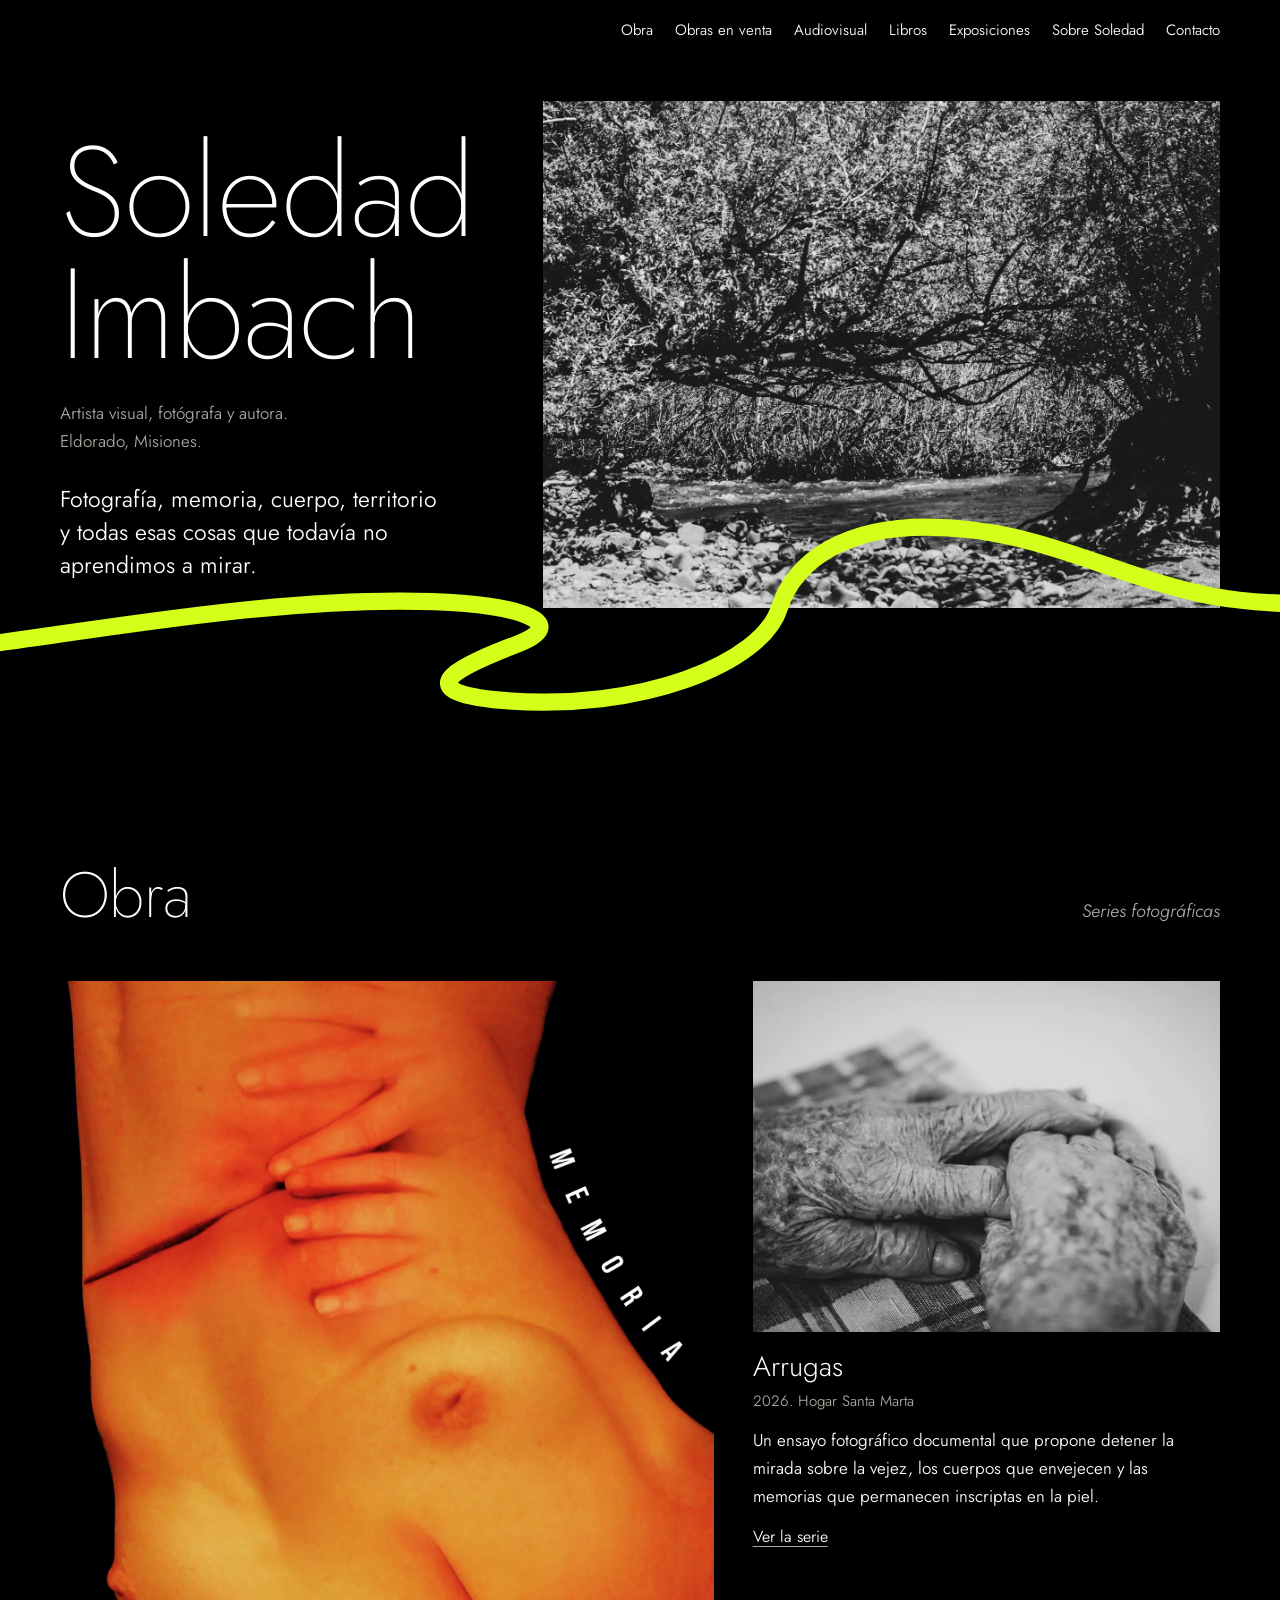
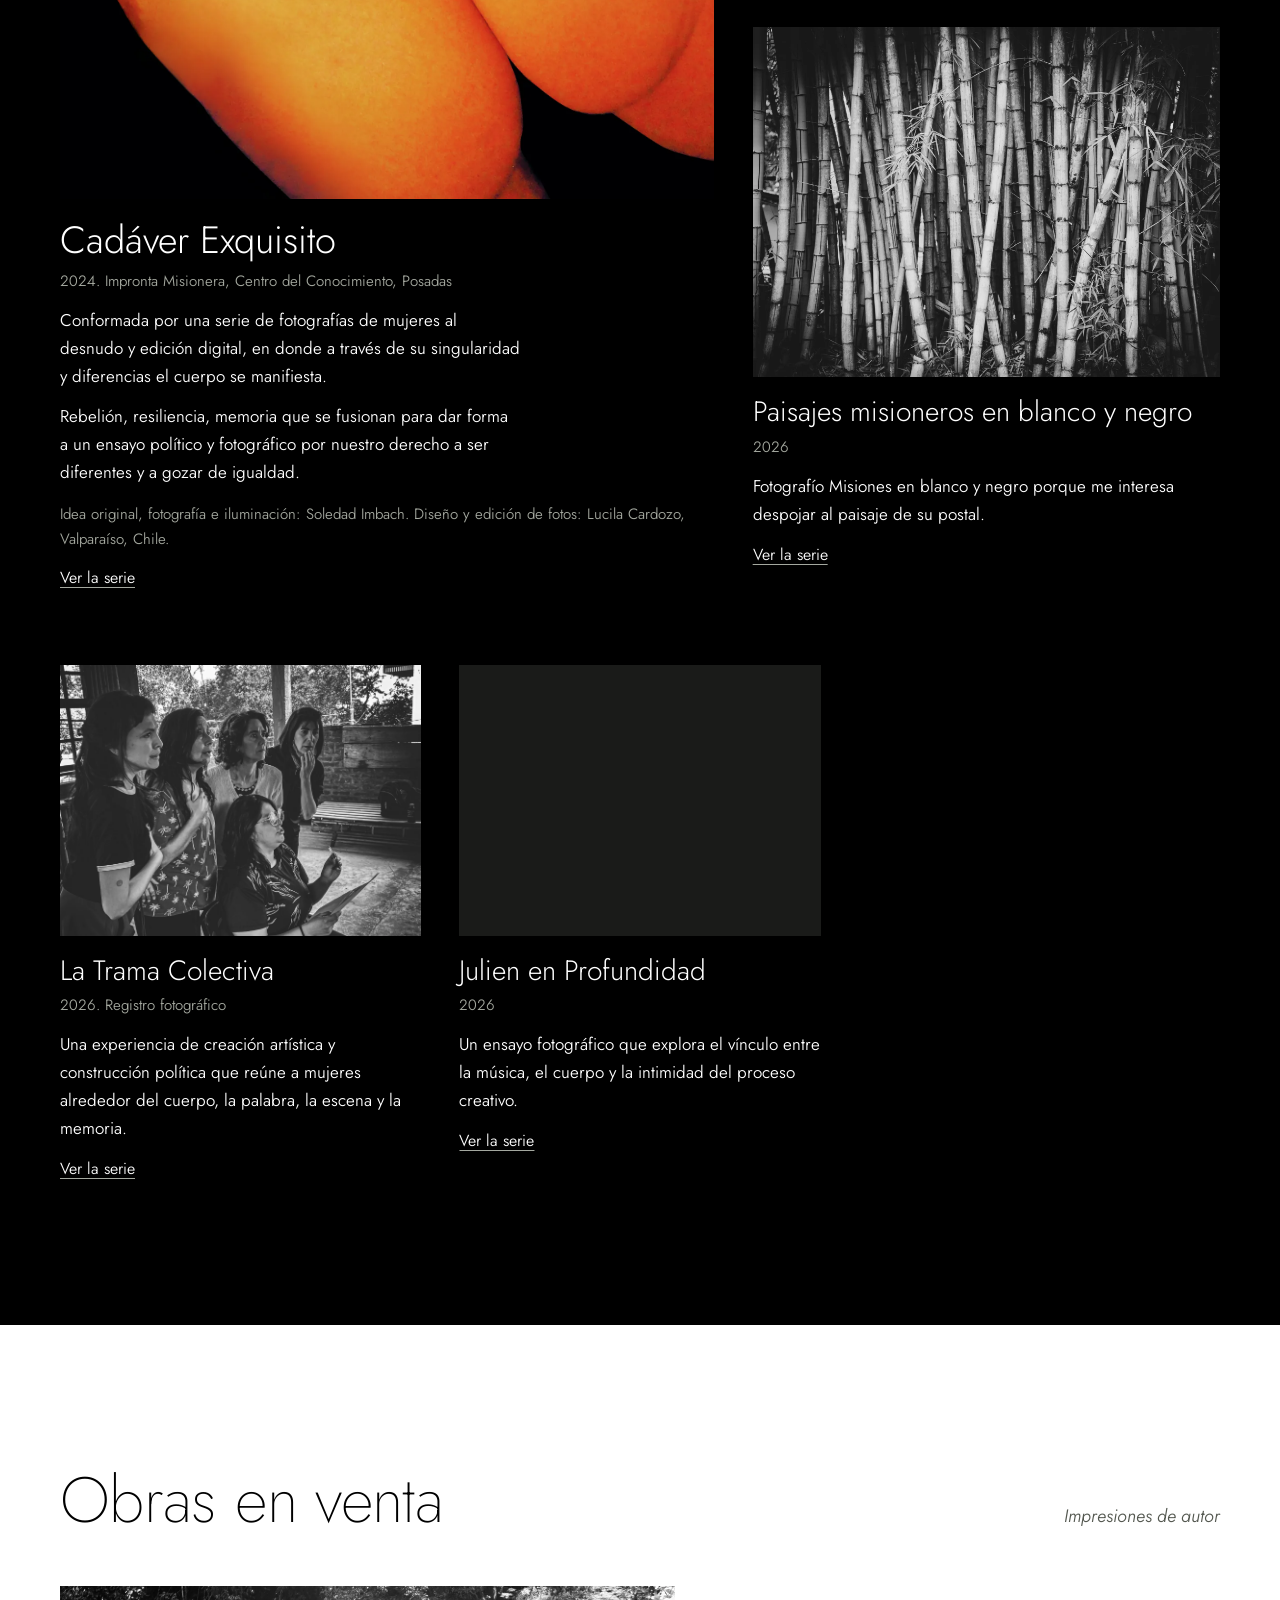
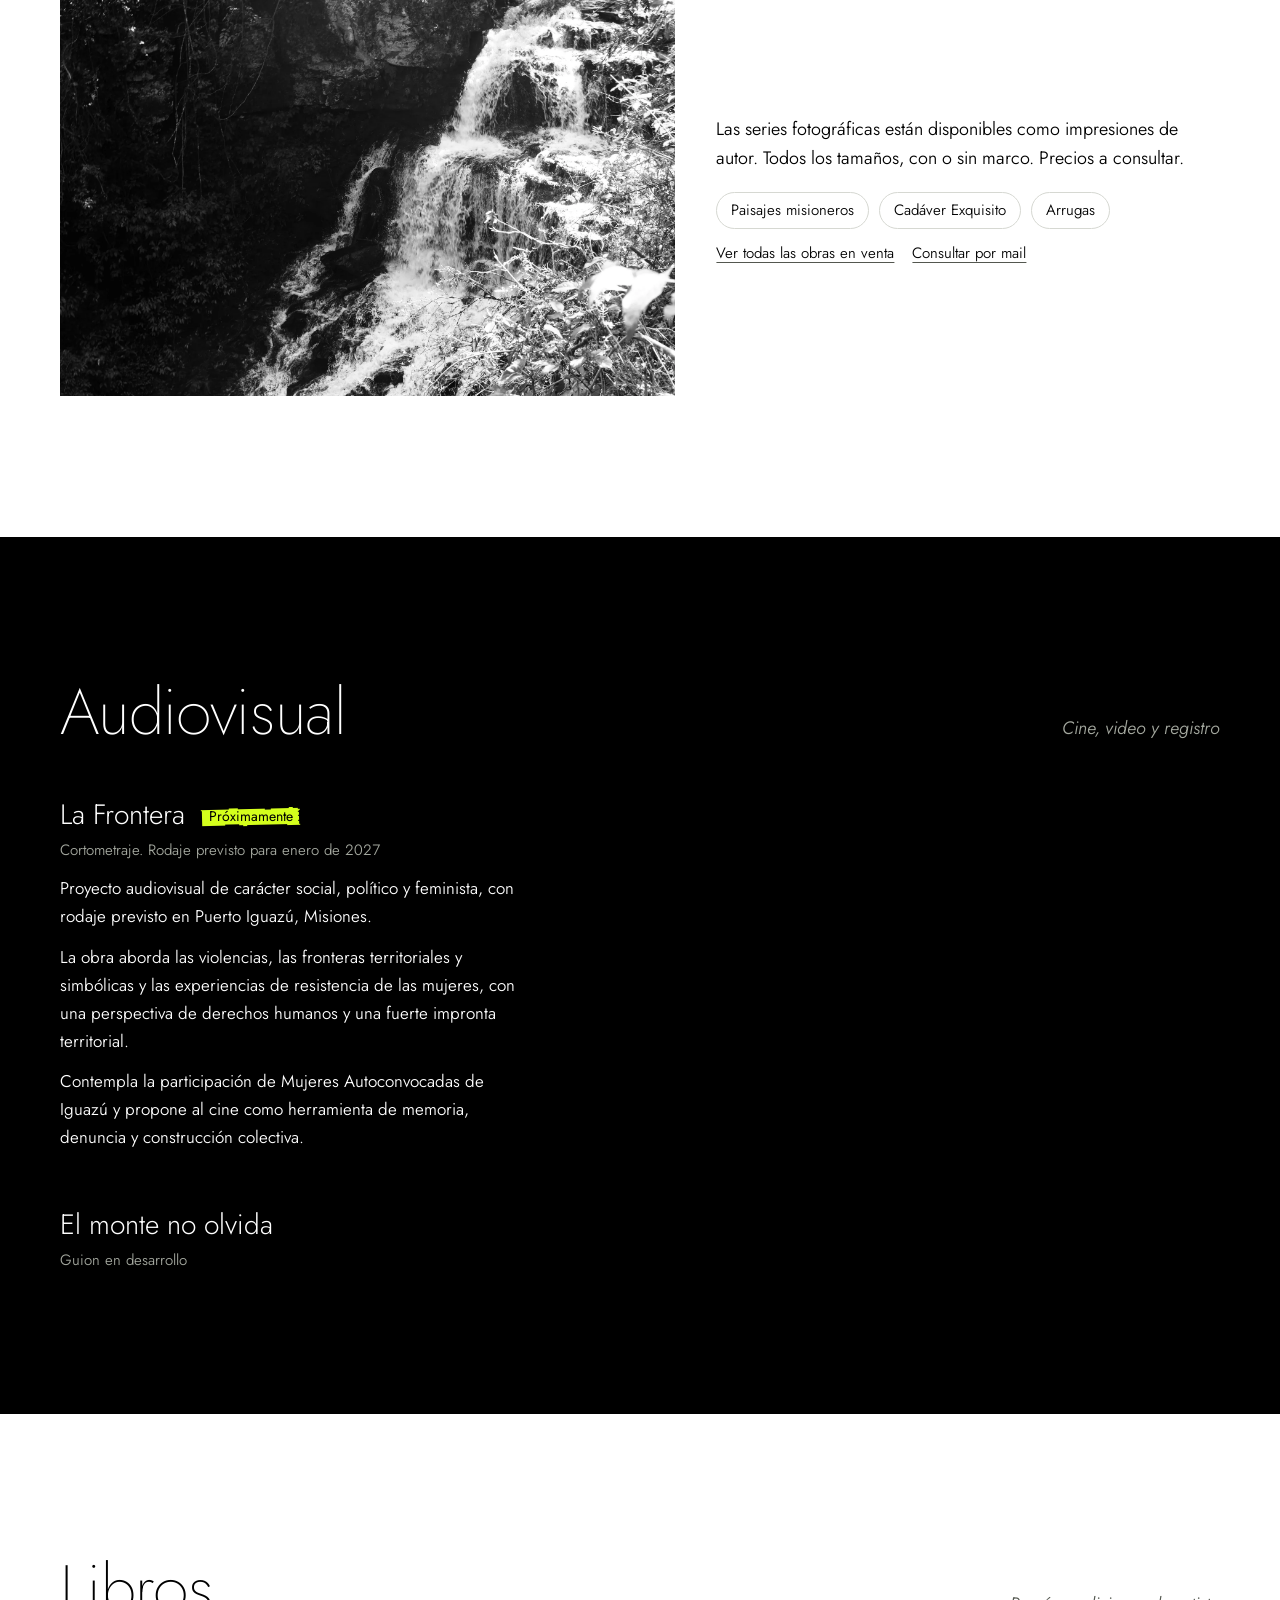
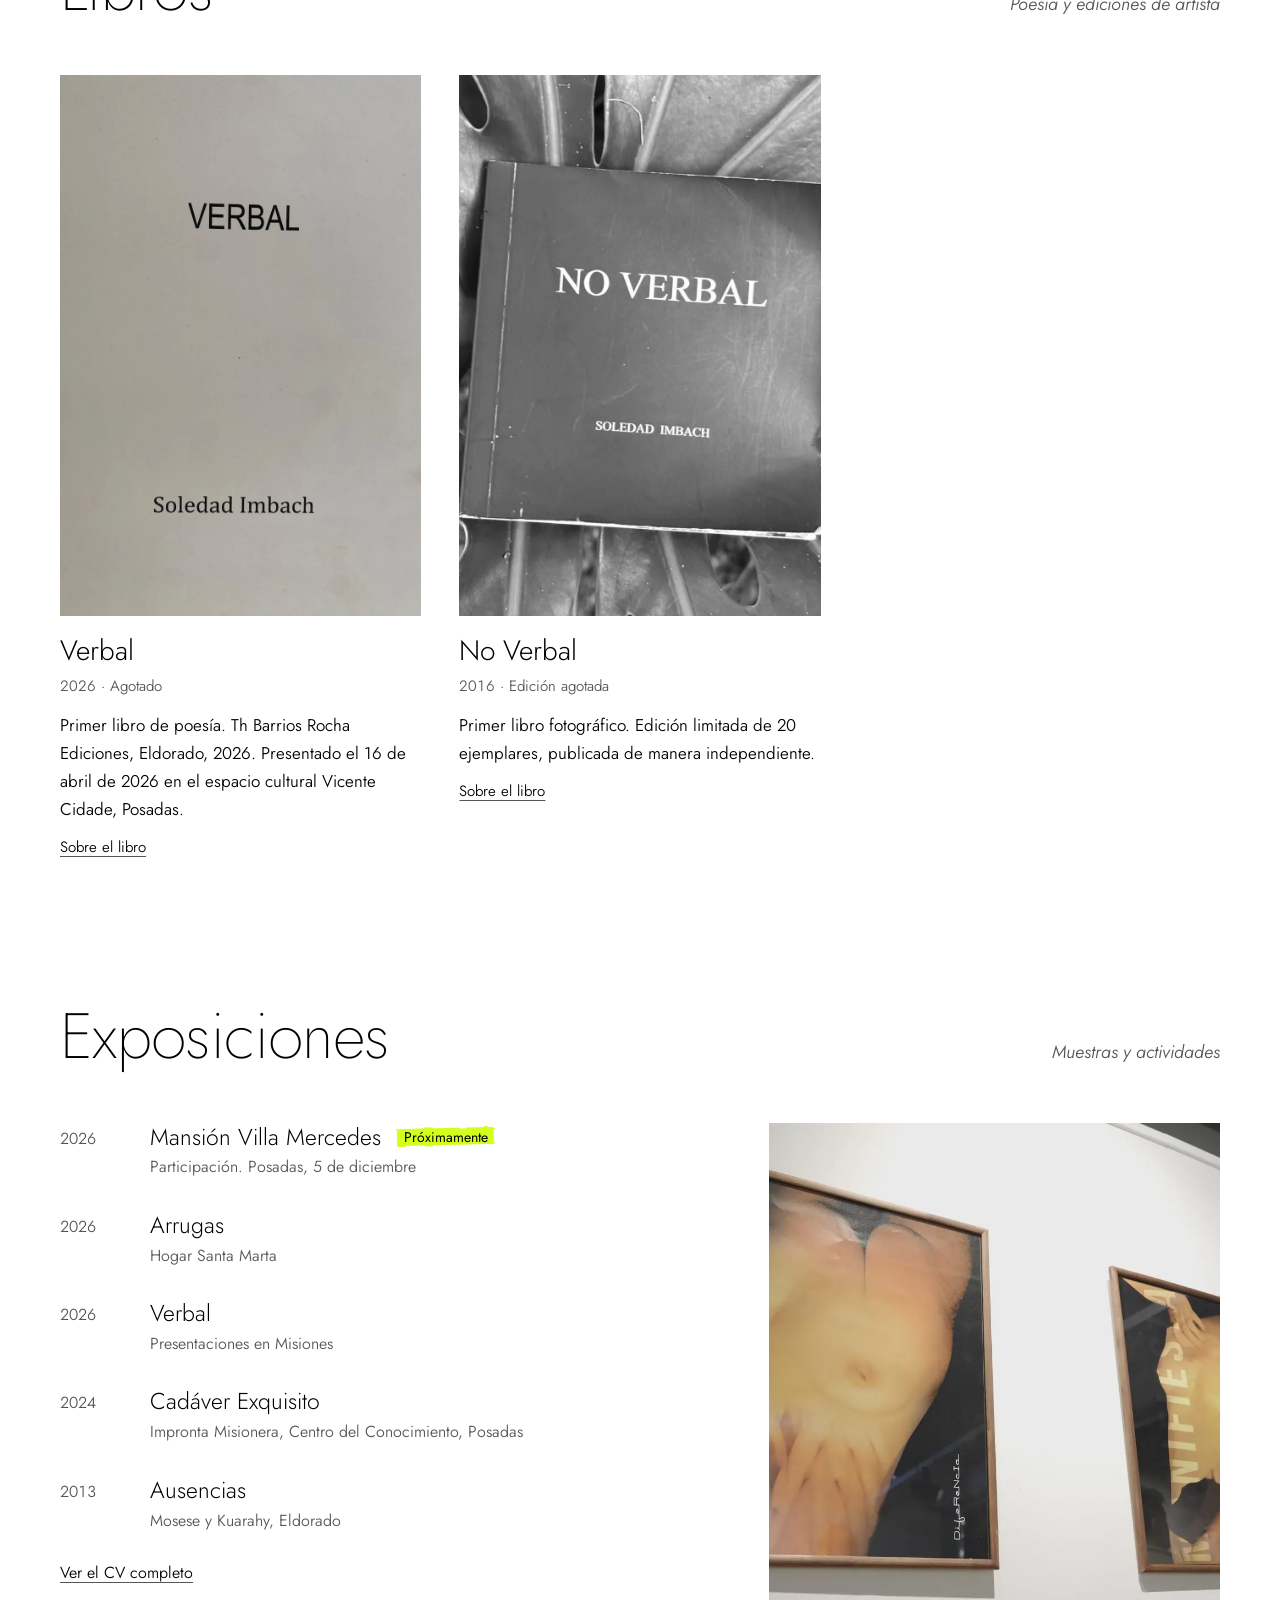
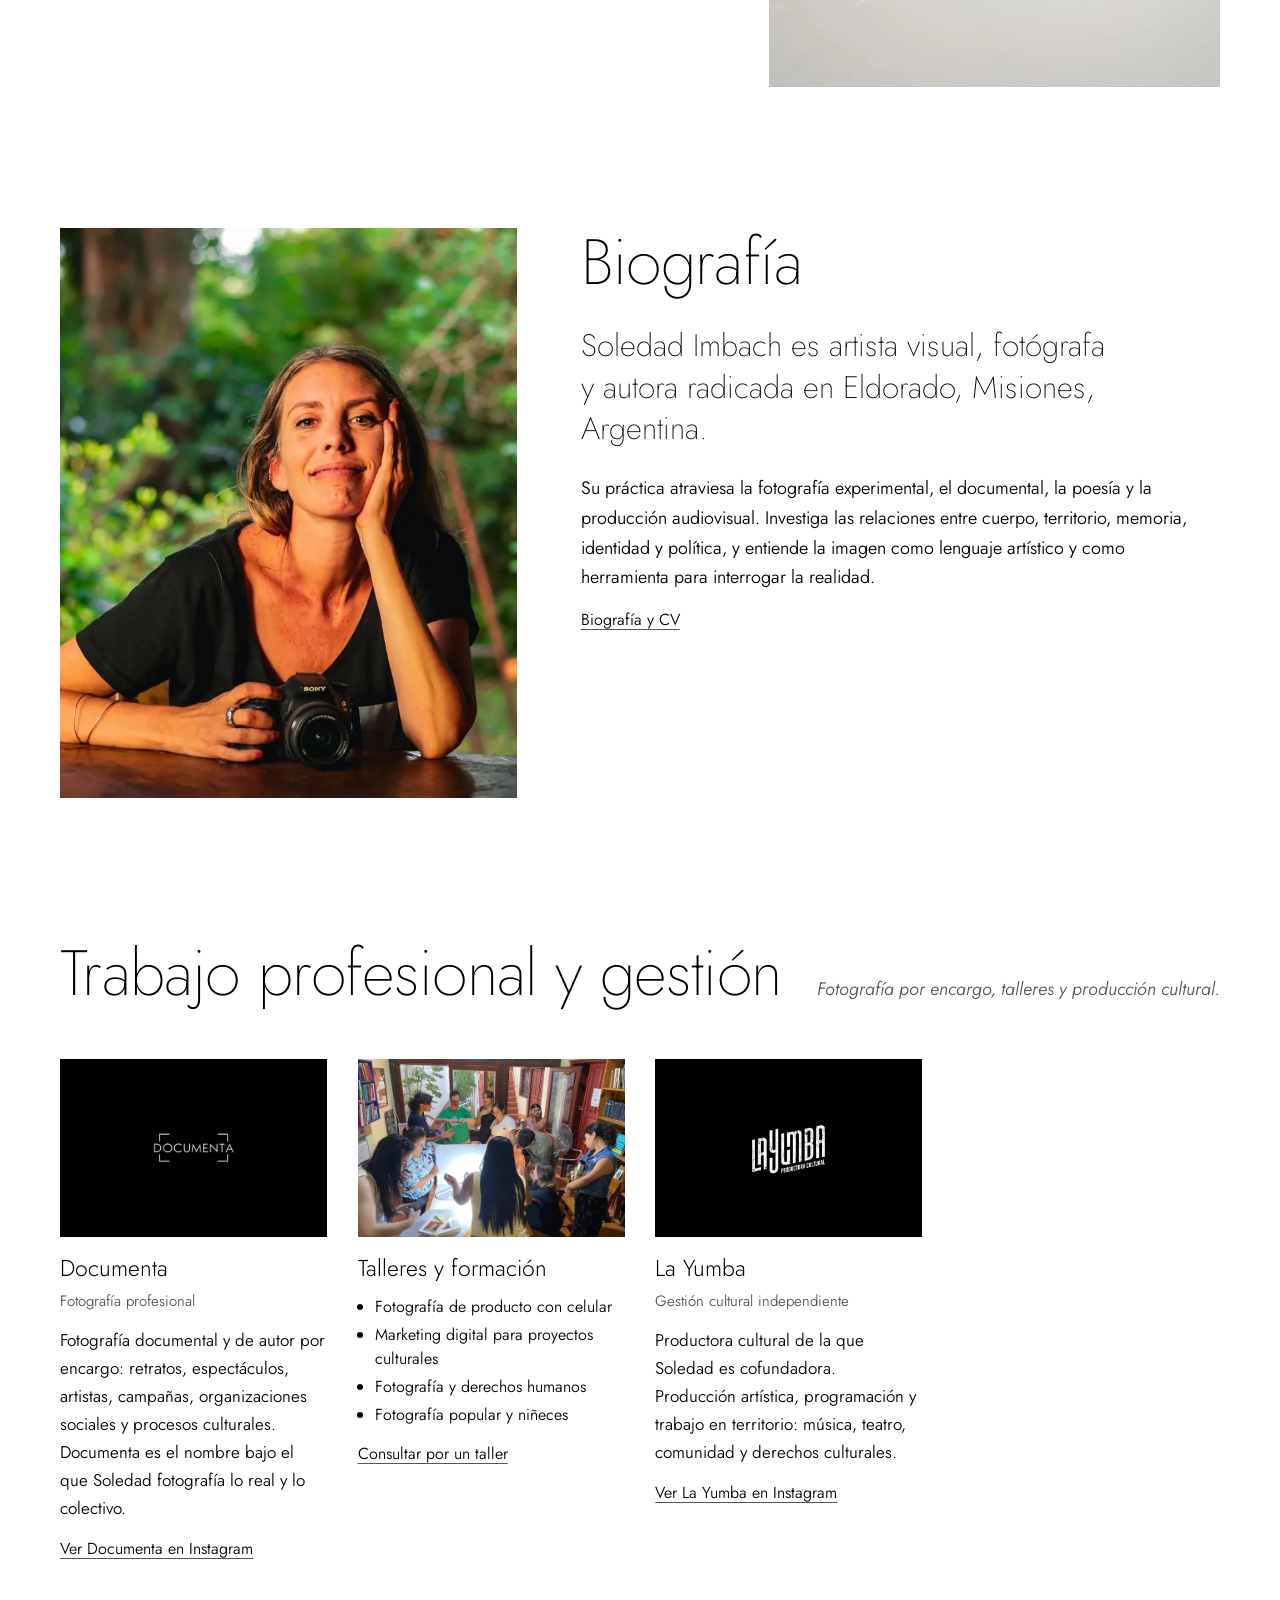
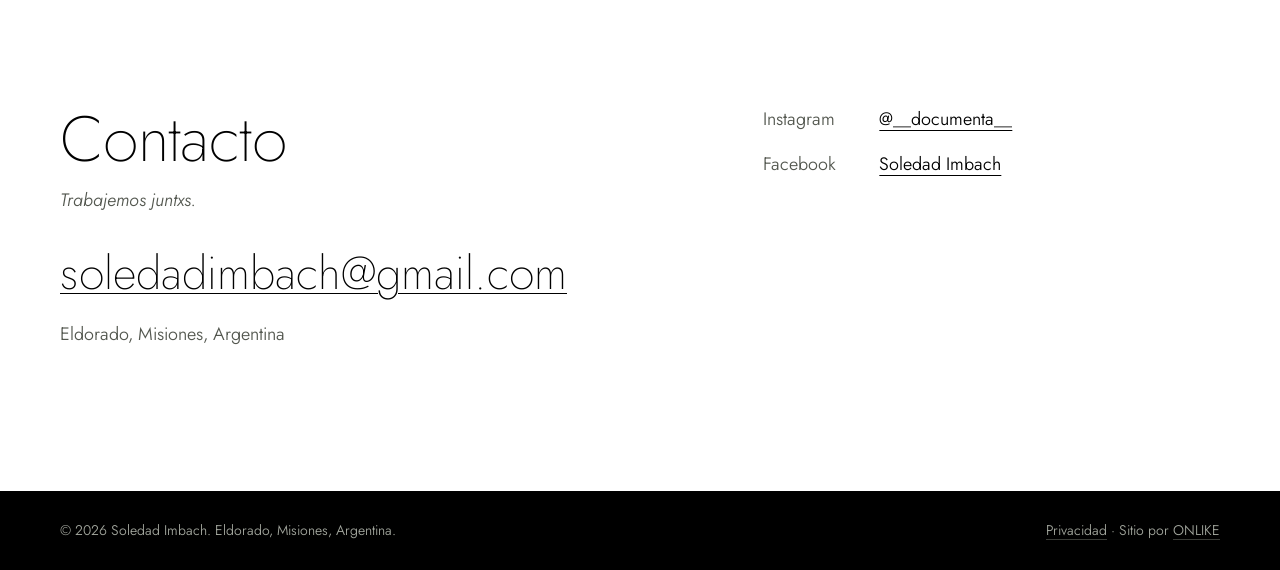
==== commit 4642cfb0: "Add files via upload" ====
--- a/index.html
+++ b/index.html
@@ -52,7 +52,7 @@
     <button class="menu-btn" id="menu-btn" type="button" aria-expanded="false" aria-controls="nav">Menú</button>
     <nav class="nav" id="nav" aria-label="Secciones">
       <a href="#obra">Obra</a>
-      <a href="#venta">Obras en venta</a>
+      <a href="obras-en-venta.html">Obras en venta</a>
       <a href="#audiovisual">Audiovisual</a>
       <a href="#libros">Libros</a>
       <a href="#exposiciones">Exposiciones</a>
@@ -126,7 +126,7 @@
   <section class="band-light section" id="venta">
     <div class="wrap">
       <div class="sec-head">
-        <h2>Obras en venta</h2>
+        <h2><a href="obras-en-venta.html">Obras en venta</a></h2>
         <p class="lede">Impresiones de autor</p>
       </div>
       <div class="venta-grid">
--- a/style.css
+++ b/style.css
@@ -328,3 +328,6 @@
 .venta-video figcaption{margin-top:10px}
 .venta-serie-h{margin:clamp(44px,6vw,84px) 0 clamp(14px,2vw,22px);font-family:var(--display);font-weight:var(--w-display);font-size:clamp(24px,3.4vw,40px);line-height:1.1;letter-spacing:-.01em}
 @media (max-width:720px){.venta-lead{grid-template-columns:1fr}.venta-video{max-width:360px}}
+
+.sec-head h2 a{color:inherit;text-decoration:none}
+.sec-head h2 a:hover{text-decoration:underline;text-decoration-thickness:2px;text-underline-offset:.1em;text-decoration-color:var(--fluor)}
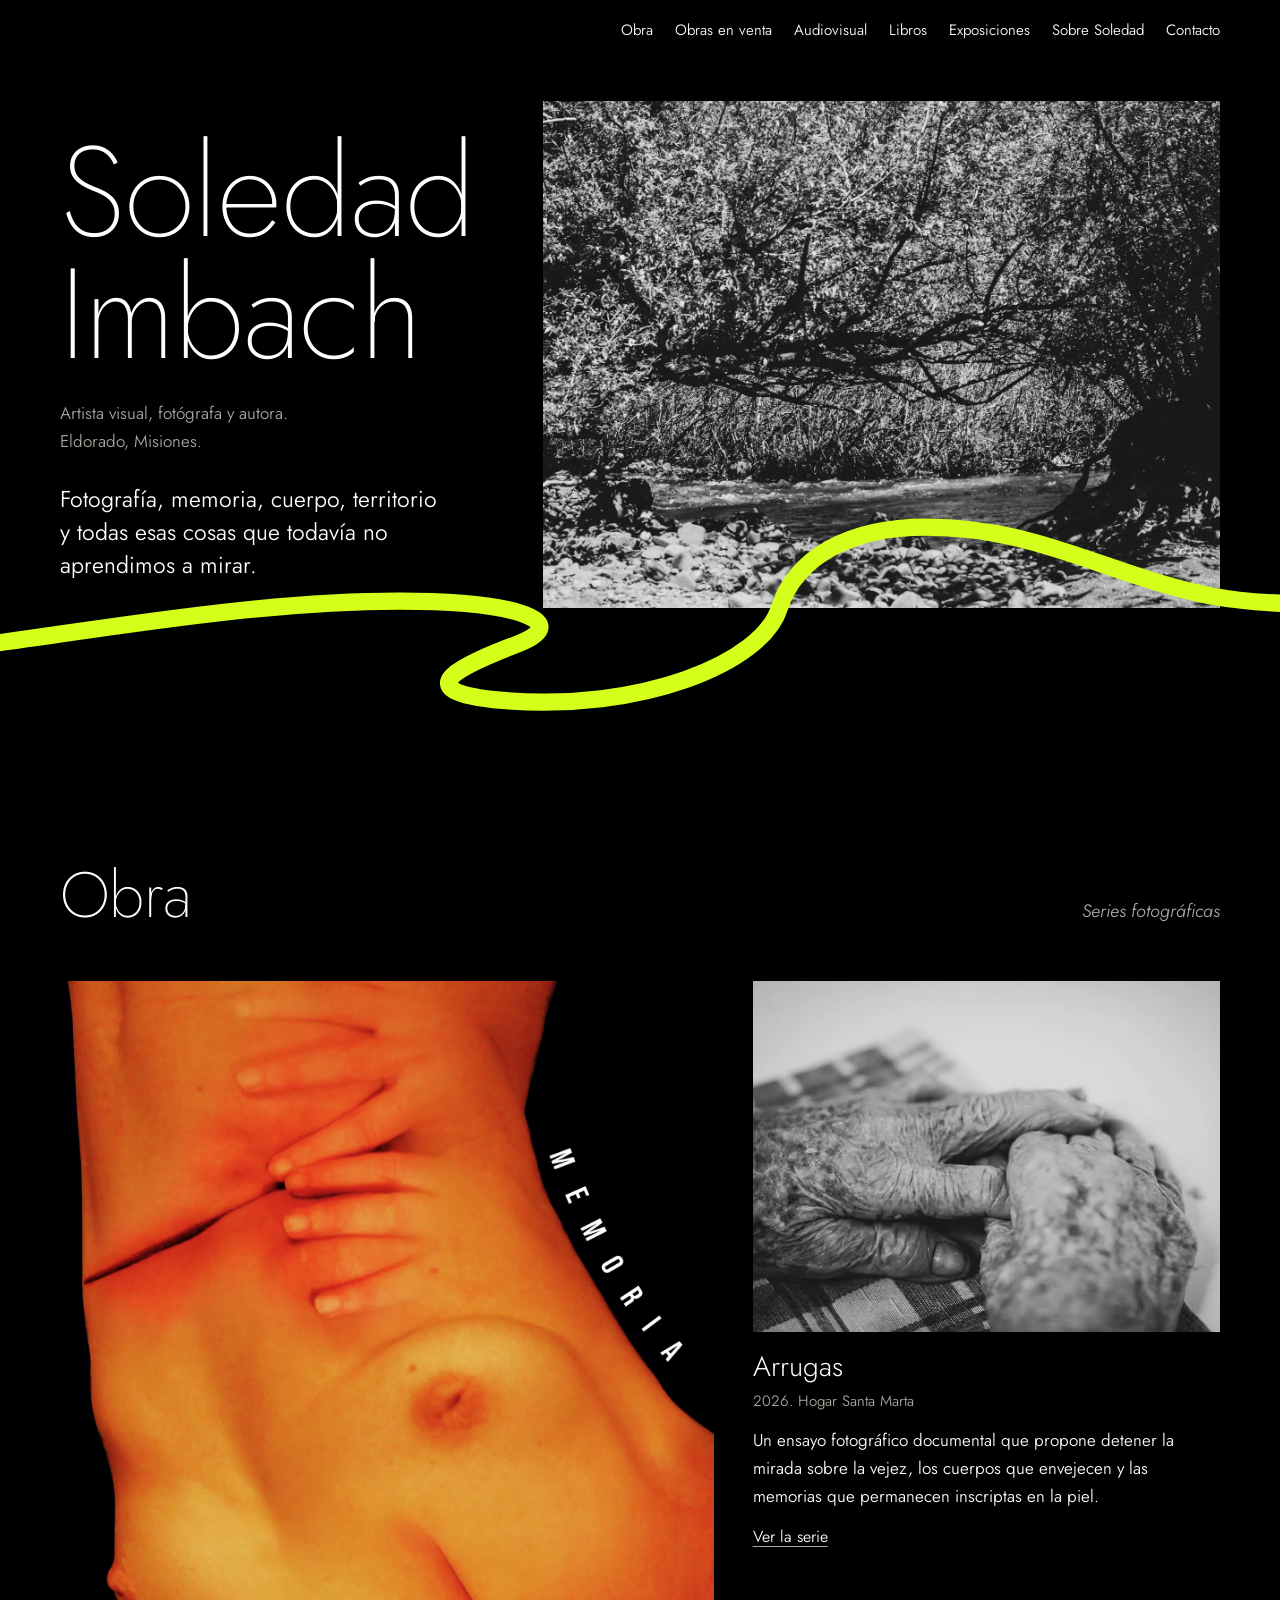
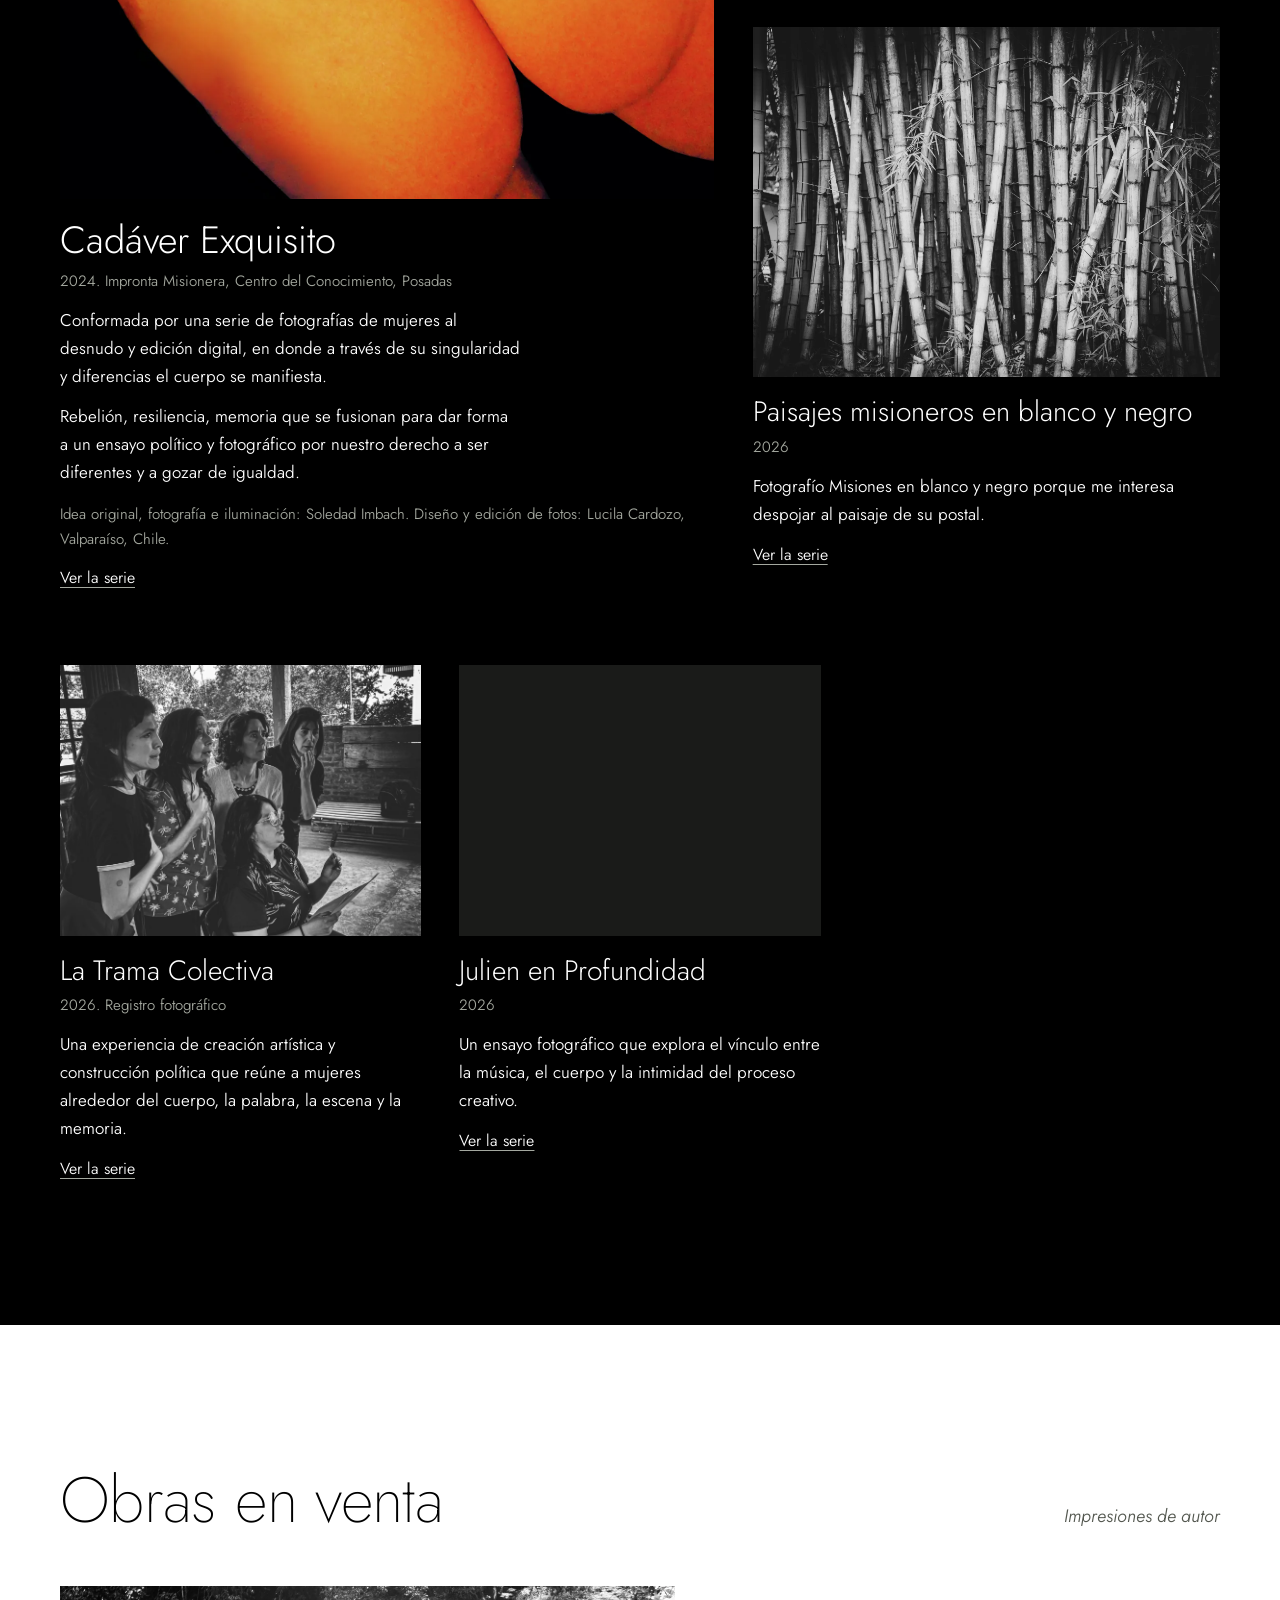
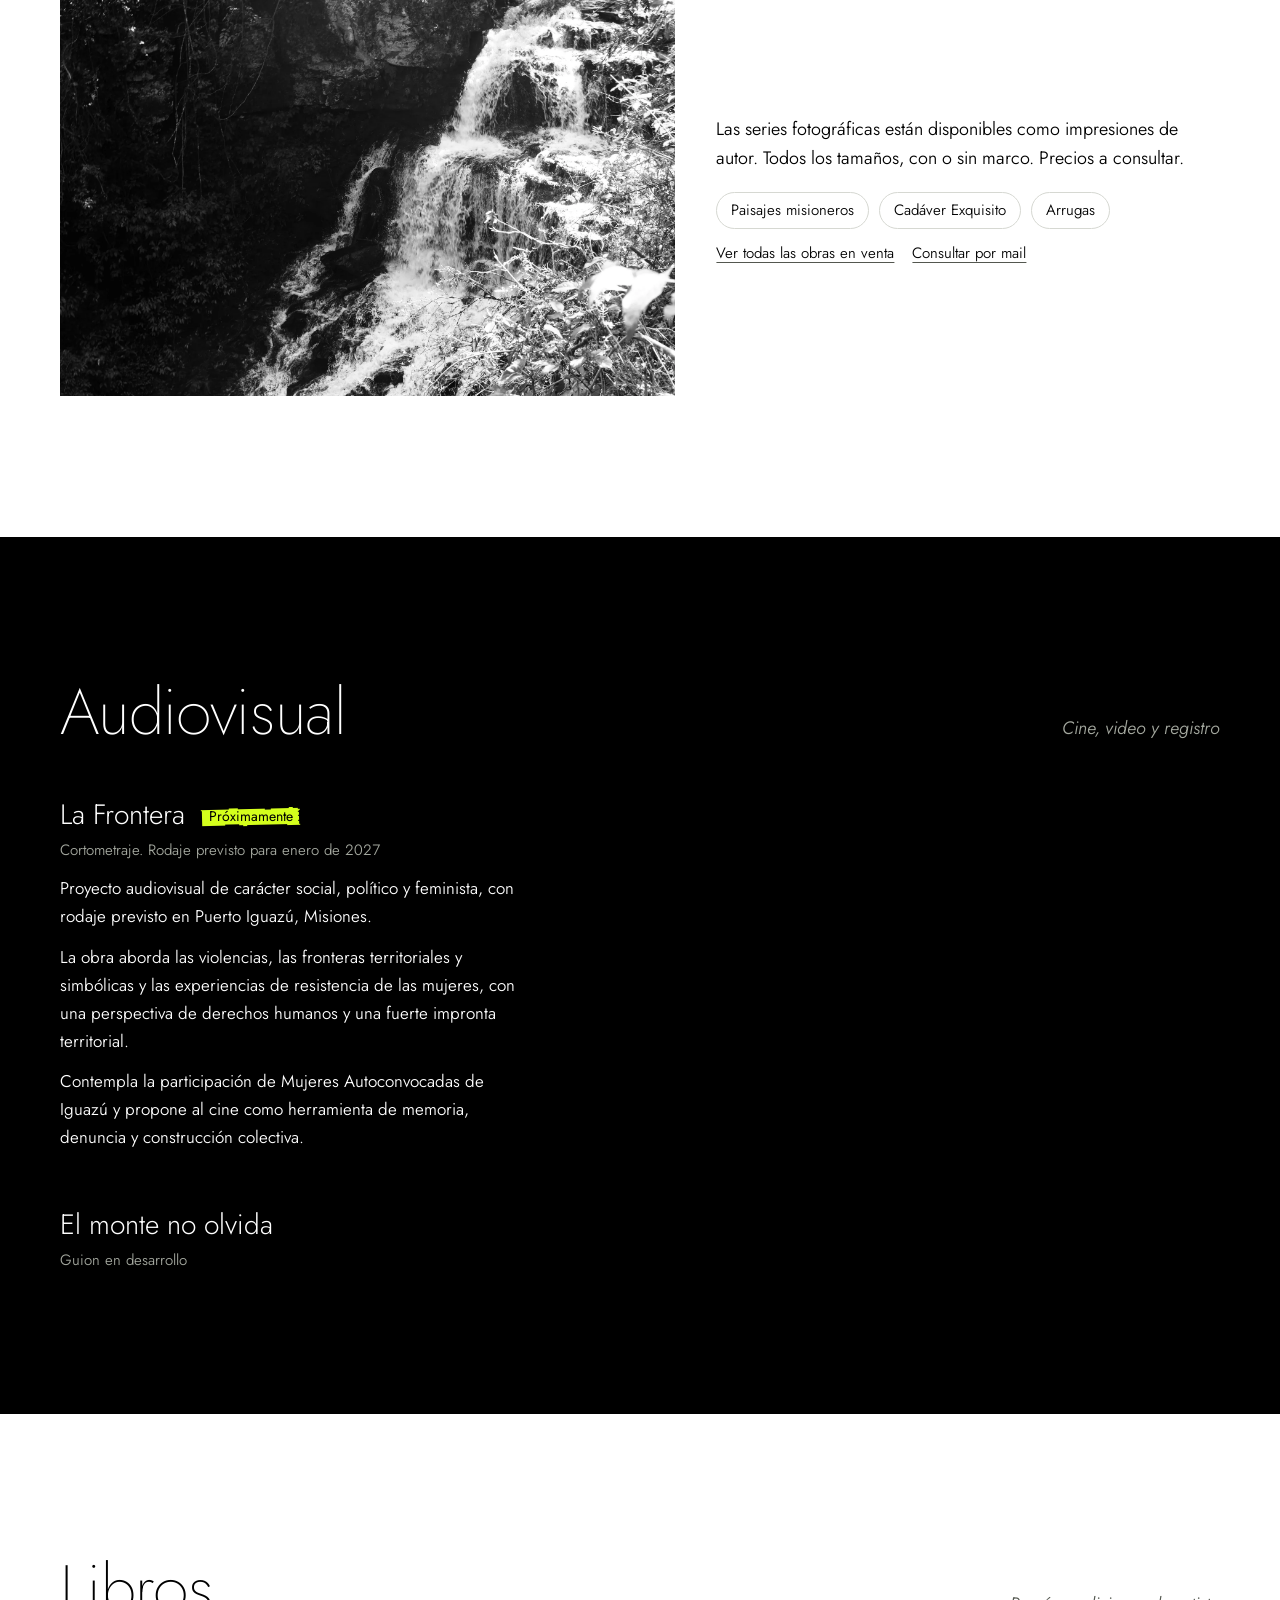
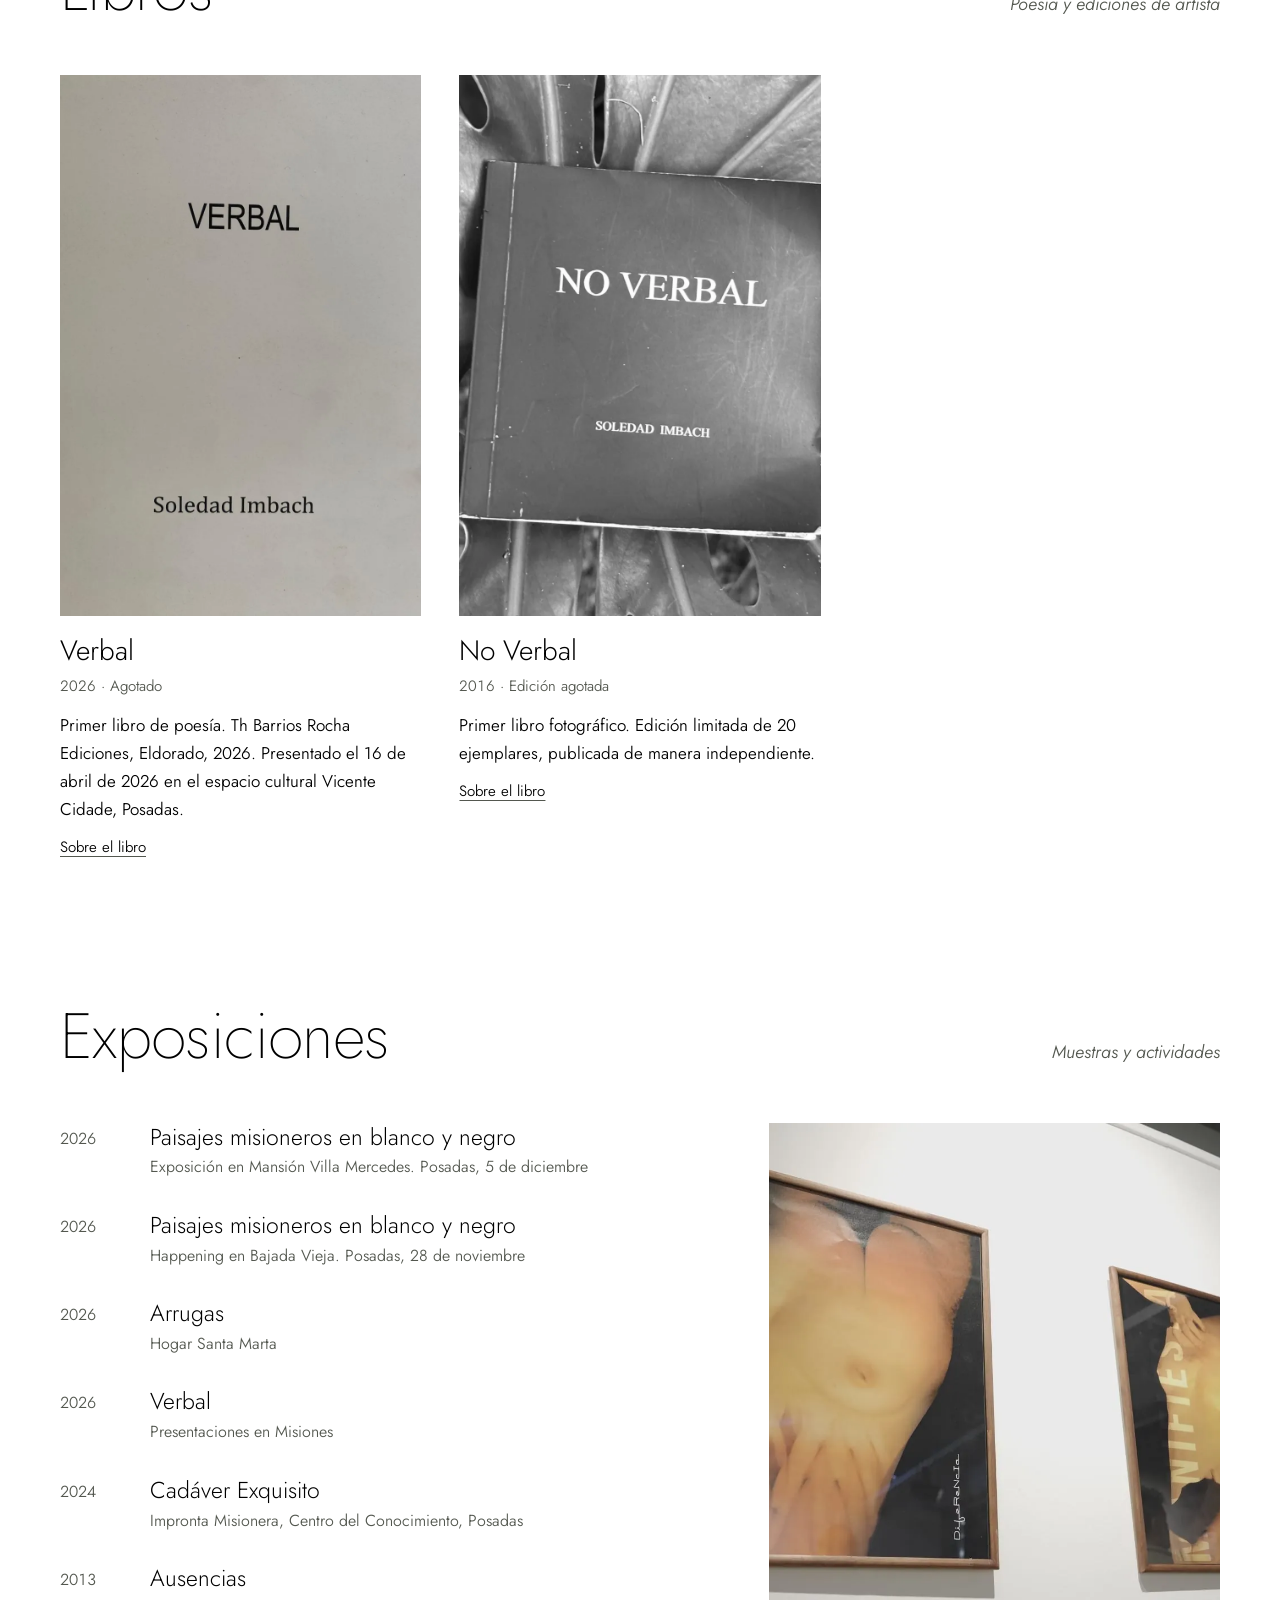
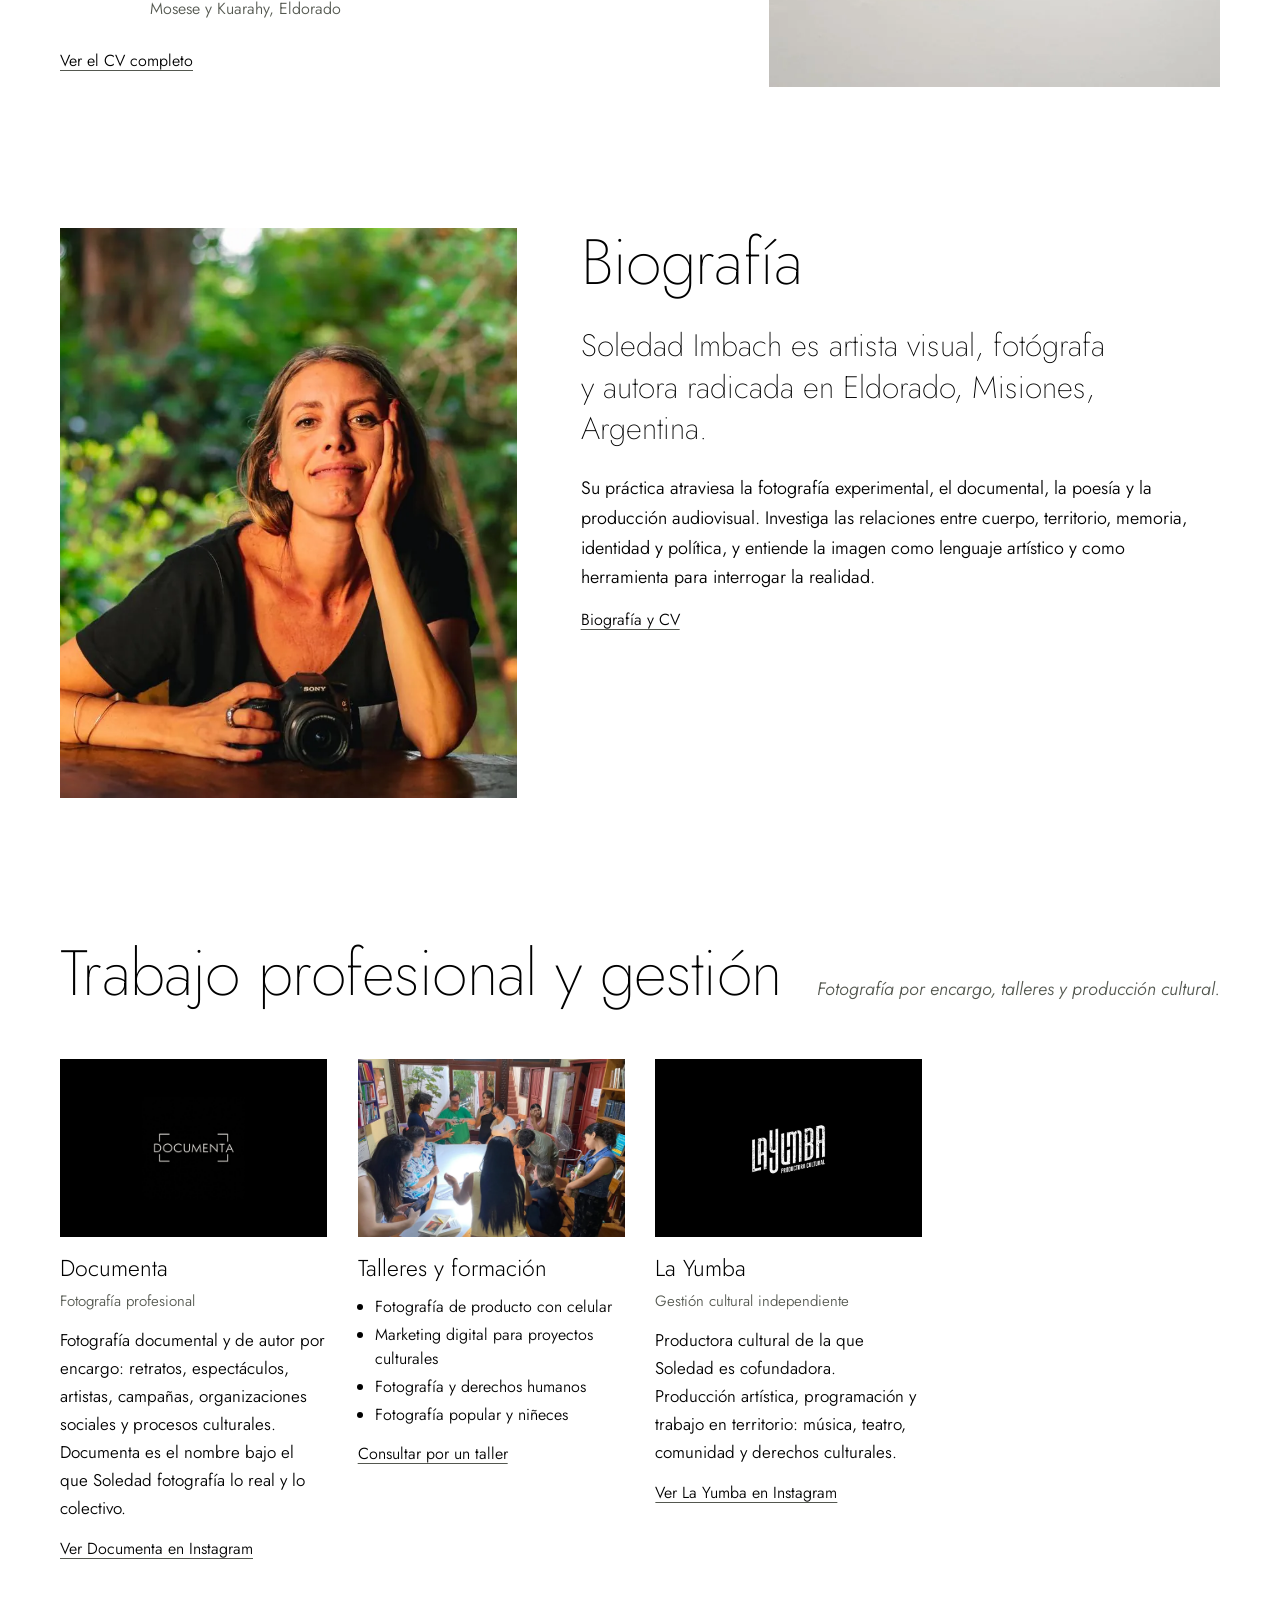
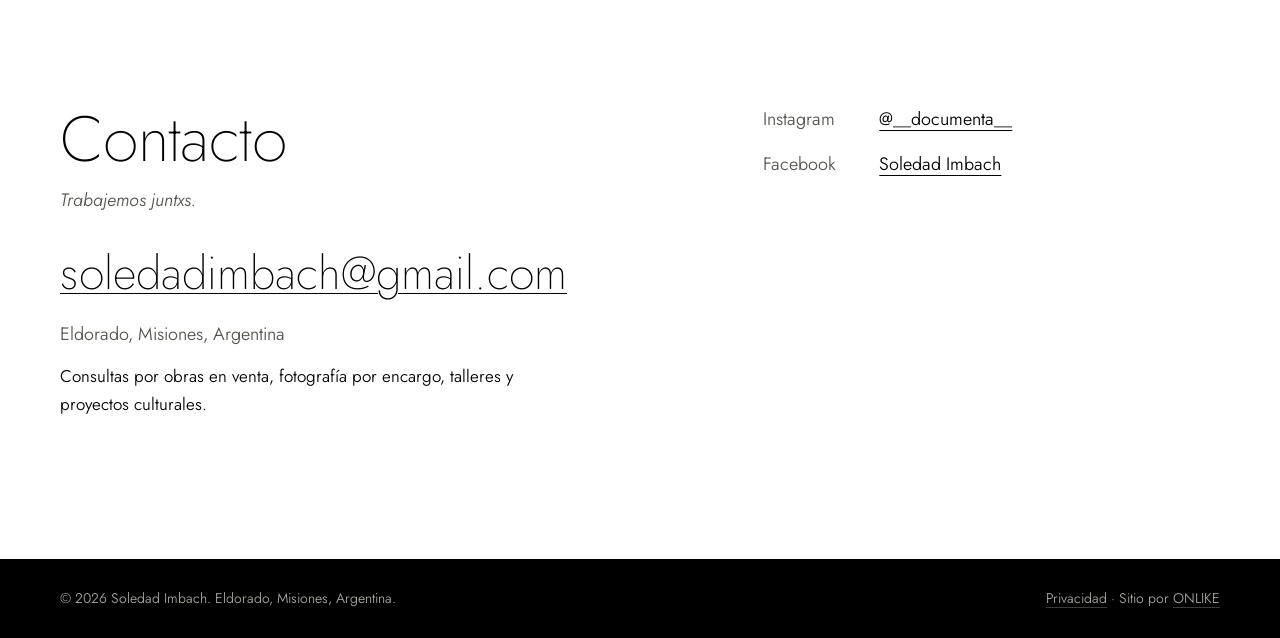
==== commit a8fbbd37: "Add files via upload" ====
--- a/index.html
+++ b/index.html
@@ -25,7 +25,7 @@
 <script type="application/ld+json">
 {"@context":"https://schema.org","@graph":[
  {"@type":"WebSite","@id":"https://soledadimbach.com.ar/#website","url":"https://soledadimbach.com.ar/","name":"Soledad Imbach","inLanguage":"es","about":{"@id":"https://soledadimbach.com.ar/#soledad"}},
- {"@type":"Person","@id":"https://soledadimbach.com.ar/#soledad","name":"Soledad Imbach","jobTitle":"Artista visual, fotógrafa y autora","description":"Su práctica atraviesa la fotografía experimental, el documental, la poesía y la producción audiovisual.","url":"https://soledadimbach.com.ar/","image":"https://soledadimbach.com.ar/img/retrato/retrato-mujer-camara-03.webp","email":"soledadimbach@gmail.com","address":{"@type":"PostalAddress","addressLocality":"Eldorado","addressRegion":"Misiones","addressCountry":"AR"},"knowsAbout":["Fotografía documental","Fotografía experimental","Fotografía de arte","Poesía","Gestión cultural","Derechos humanos"],"sameAs":["https://www.instagram.com/__documenta__/","https://www.facebook.com/soledad.imbach","https://www.instagram.com/productora_cultural_la_yumba/"]},
+ {"@type":"Person","@id":"https://soledadimbach.com.ar/#soledad","name":"Soledad Imbach","jobTitle":"Artista visual, fotógrafa y autora","description":"Su práctica atraviesa la fotografía experimental, el documental, la poesía y la producción audiovisual.","url":"https://soledadimbach.com.ar/","image":"https://soledadimbach.com.ar/img/retrato/retrato-mujer-camara-03.webp","email":"soledadimbach@gmail.com","address":{"@type":"PostalAddress","addressLocality":"Eldorado","addressRegion":"Misiones","addressCountry":"AR"},"knowsAbout":["Fotografía documental","Fotografía experimental","Fotografía de arte","Poesía","Gestión cultural","Derechos humanos"],"sameAs":["https://www.instagram.com/__documenta__/","https://www.facebook.com/soledad.imbach","https://www.instagram.com/productora_cultural_la_yumba/"],"contactPoint":{"@type":"ContactPoint","contactType":"consultas","email":"soledadimbach@gmail.com","availableLanguage":"es"}},
  {"@type":"Book","name":"Verbal","datePublished":"2026","genre":"Poesía","isbn":"978-987-3664-34-2","publisher":{"@type":"Organization","name":"Th Barrios Rocha Ediciones"},"author":{"@id":"https://soledadimbach.com.ar/#soledad"},"copyrightHolder":{"@id":"https://soledadimbach.com.ar/#soledad"}},
  {"@type":"Book","name":"No Verbal","datePublished":"2016","genre":"Fotografía","author":{"@id":"https://soledadimbach.com.ar/#soledad"},"copyrightHolder":{"@id":"https://soledadimbach.com.ar/#soledad"}},
  {"@type":"VisualArtwork","name":"Cadáver Exquisito","artform":"Fotografía","dateCreated":"2024","creator":{"@id":"https://soledadimbach.com.ar/#soledad"},"copyrightHolder":{"@id":"https://soledadimbach.com.ar/#soledad"}},
@@ -33,329 +33,338 @@
  {"@type":"CreativeWork","name":"Paisajes misioneros en blanco y negro","dateCreated":"2026","genre":"Fotografía","creator":{"@id":"https://soledadimbach.com.ar/#soledad"}},
  {"@type":"CreativeWork","name":"La Trama Colectiva","dateCreated":"2026","genre":"Fotografía documental","creator":{"@id":"https://soledadimbach.com.ar/#soledad"}},
  {"@type":"CreativeWork","name":"Julien en Profundidad","dateCreated":"2026","genre":"Fotografía","creator":{"@id":"https://soledadimbach.com.ar/#soledad"}},
- {"@type":"Event","name":"Paisajes misioneros en blanco y negro — Mansión Villa Mercedes","startDate":"2026-12-05","eventAttendanceMode":"https://schema.org/OfflineEventAttendanceMode","location":{"@type":"Place","name":"Mansión Villa Mercedes","address":{"@type":"PostalAddress","addressLocality":"Posadas","addressRegion":"Misiones","addressCountry":"AR"}},"performer":{"@id":"https://soledadimbach.com.ar/#soledad"}}
+ {"@type":"Event","name":"Paisajes misioneros en blanco y negro — Happening en Bajada Vieja","description":"Happening de la serie Paisajes misioneros en blanco y negro, de Soledad Imbach, en Bajada Vieja, Posadas.","startDate":"2026-11-28","eventStatus":"https://schema.org/EventScheduled","eventAttendanceMode":"https://schema.org/OfflineEventAttendanceMode","image":"https://soledadimbach.com.ar/img/paisajes/paisajes-arroyo-ramas-10.webp","location":{"@type":"Place","name":"Bajada Vieja","address":{"@type":"PostalAddress","addressLocality":"Posadas","addressRegion":"Misiones","addressCountry":"AR"}},"performer":{"@id":"https://soledadimbach.com.ar/#soledad"}},
+ {"@type":"Event","name":"Paisajes misioneros en blanco y negro — Mansión Villa Mercedes","description":"Exposición de fotografía, bordado fluorescente e impresión sobre tela de Soledad Imbach en Mansión Villa Mercedes, Posadas.","startDate":"2026-12-05","eventStatus":"https://schema.org/EventScheduled","eventAttendanceMode":"https://schema.org/OfflineEventAttendanceMode","image":"https://soledadimbach.com.ar/img/paisajes/paisajes-arroyo-ramas-10.webp","location":{"@type":"Place","name":"Mansión Villa Mercedes","address":{"@type":"PostalAddress","addressLocality":"Posadas","addressRegion":"Misiones","addressCountry":"AR"}},"organizer":{"@type":"Organization","name":"Mansión Villa Mercedes"},"performer":{"@id":"https://soledadimbach.com.ar/#soledad"}}
 ]}
 </script>
 </head>
 <body>
 
 <svg width="0" height="0" style="position:absolute" aria-hidden="true" focusable="false">
-  <filter id="rough-sm" x="-10%" y="-40%" width="120%" height="180%">
-    <feTurbulence type="fractalNoise" baseFrequency="0.05 0.8" numOctaves="2" seed="4" result="n"/>
-    <feDisplacementMap in="SourceGraphic" in2="n" scale="4" xChannelSelector="R" yChannelSelector="G"/>
-  </filter>
+ <filter id="rough-sm" x="-10%" y="-40%" width="120%" height="180%">
+ <feTurbulence type="fractalNoise" baseFrequency="0.05 0.8" numOctaves="2" seed="4" result="n"/>
+ <feDisplacementMap in="SourceGraphic" in2="n" scale="4" xChannelSelector="R" yChannelSelector="G"/>
+ </filter>
 </svg>
 
 <header class="band-dark hero" id="top">
-  <svg class="wave run" id="wave" aria-hidden="true" focusable="false"><path id="wave-path" pathLength="1" d="M0 0"/></svg>
-  <div class="wrap topbar">
-    <button class="menu-btn" id="menu-btn" type="button" aria-expanded="false" aria-controls="nav">Menú</button>
-    <nav class="nav" id="nav" aria-label="Secciones">
-      <a href="#obra">Obra</a>
-      <a href="obras-en-venta.html">Obras en venta</a>
-      <a href="#audiovisual">Audiovisual</a>
-      <a href="#libros">Libros</a>
-      <a href="#exposiciones">Exposiciones</a>
-      <a href="sobre-soledad.html">Sobre Soledad</a>
-      <a href="#contacto">Contacto</a>
-    </nav>
-  </div>
-  <div class="wrap">
-    <div class="hero-grid">
-      <div class="hero-text">
-        <h1>Soledad<br>Imbach</h1>
-        <p class="role">Artista visual, fotógrafa y autora. Eldorado, Misiones.</p>
-        <p class="quote">Fotografía, memoria, cuerpo, territorio y todas esas cosas que todavía no aprendimos a mirar.</p>
-      </div>
-      <div class="slot has-img hero-photo"><img src="img/paisajes/paisajes-arroyo-ramas-10.webp" alt="Arroyo angosto entre piedras, con ramas inclinadas sobre el agua, en blanco y negro de alto contraste." width="1700" height="1133" fetchpriority="high" style="object-position:50% 50%"></div>
-    </div>
-  </div>
+ <svg class="wave run" id="wave" aria-hidden="true" focusable="false"><path id="wave-path" pathLength="1" d="M0 0"/></svg>
+ <div class="wrap topbar">
+ <button class="menu-btn" id="menu-btn" type="button" aria-expanded="false" aria-controls="nav">Menú</button>
+ <nav class="nav" id="nav" aria-label="Secciones">
+ <a href="#obra">Obra</a>
+ <a href="obras-en-venta.html">Obras en venta</a>
+ <a href="#audiovisual">Audiovisual</a>
+ <a href="#libros">Libros</a>
+ <a href="#exposiciones">Exposiciones</a>
+ <a href="sobre-soledad.html">Sobre Soledad</a>
+ <a href="#contacto">Contacto</a>
+ </nav>
+ </div>
+ <div class="wrap">
+ <div class="hero-grid">
+ <div class="hero-text">
+ <h1>Soledad<br>Imbach</h1>
+ <p class="role">Artista visual, fotógrafa y autora. Eldorado, Misiones.</p>
+ <p class="quote">Fotografía, memoria, cuerpo, territorio y todas esas cosas que todavía no aprendimos a mirar.</p>
+ </div>
+ <div class="slot has-img hero-photo"><img src="img/paisajes/paisajes-arroyo-ramas-10.webp" alt="Arroyo angosto entre piedras, con ramas inclinadas sobre el agua, en blanco y negro de alto contraste." width="1700" height="1133" fetchpriority="high" style="object-position:50% 50%"></div>
+ </div>
+ </div>
 </header>
 
 <main>
-  <section class="band-dark section" id="obra">
-    <div class="wrap">
-      <div class="sec-head">
-        <h2>Obra</h2>
-        <p class="lede">Series fotográficas</p>
-      </div>
-      <div class="obra-grid">
-        <article class="serie serie--main">
-          <div class="slot has-img"><img src="img/cadaver-exquisito/cadaver-exquisito-poster-memoria-01.webp" alt="Obra de Cadáver Exquisito: torso desnudo en tonos naranjas sobre fondo negro, con la palabra Memoria en vertical." width="1600" height="2000" loading="lazy" decoding="async"></div>
-          <h3>Cadáver Exquisito</h3>
-          <p class="meta">2024. Impronta Misionera, Centro del Conocimiento, Posadas</p>
-          <p class="desc">Conformada por una serie de fotografías de mujeres al desnudo y edición digital, en donde a través de su singularidad y diferencias el cuerpo se manifiesta.</p>
-          <p class="desc">Rebelión, resiliencia, memoria que se fusionan para dar forma a un ensayo político y fotográfico por nuestro derecho a ser diferentes y a gozar de igualdad.</p>
-          <p class="meta" style="margin-top:16px">Idea original, fotografía e iluminación: Soledad Imbach. Diseño y edición de fotos: Lucila Cardozo, Valparaíso, Chile.</p>
-          <a class="more" href="cadaver-exquisito.html">Ver la serie</a>
-        </article>
-        <article class="serie">
-          <div class="slot has-img"><img src="img/arrugas/arrugas-manos-mantel-05.webp" alt="Manos de una persona mayor apoyadas una sobre otra sobre un mantel a cuadros, en blanco y negro." width="1024" height="683" loading="lazy" decoding="async"></div>
-          <h3>Arrugas</h3>
-          <p class="meta">2026. Hogar Santa Marta</p>
-          <p class="desc">Un ensayo fotográfico documental que propone detener la mirada sobre la vejez, los cuerpos que envejecen y las memorias que permanecen inscriptas en la piel.</p>
-          <a class="more" href="arrugas.html">Ver la serie</a>
-        </article>
-        <article class="serie">
-          <div class="slot has-img"><img src="img/paisajes/paisajes-bambues-tallos-03.webp" alt="Tallos de bambú altos y entrecruzados, en blanco y negro." width="2000" height="1333" loading="lazy" decoding="async"></div>
-          <h3>Paisajes misioneros en blanco y negro</h3>
-          <p class="meta">2026</p>
-          <p class="desc">Fotografío Misiones en blanco y negro porque me interesa despojar al paisaje de su postal.</p>
-          <a class="more" href="paisajes-misioneros.html">Ver la serie</a>
-        </article>
-      </div>
-      <div class="obra-more">
-        <article class="serie">
-          <div class="slot has-img"><img src="img/la-trama-colectiva/la-trama-colectiva-grupo-galeria-01.webp" alt="Grupo de mujeres, algunas de pie y otras sentadas, mirando un papel en una galería, en blanco y negro." width="1500" height="2000" loading="lazy" decoding="async" style="object-position:50% 35%"></div>
-          <h3>La Trama Colectiva</h3>
-          <p class="meta">2026. Registro fotográfico</p>
-          <p class="desc">Una experiencia de creación artística y construcción política que reúne a mujeres alrededor del cuerpo, la palabra, la escena y la memoria.</p>
-          <a class="more" href="la-trama-colectiva.html">Ver la serie</a>
-        </article>
-        <article class="serie">
-          <div class="slot has-img"><img src="img/julien-en-profundidad/julien-en-profundidad-persona-agua-01.webp" alt="Persona recostada flotando en el agua de un río, rodeada de hojas y ramas, en blanco y negro." width="2000" height="1333" loading="lazy" decoding="async"></div>
-          <h3>Julien en Profundidad</h3>
-          <p class="meta">2026</p>
-          <p class="desc">Un ensayo fotográfico que explora el vínculo entre la música, el cuerpo y la intimidad del proceso creativo.</p>
-          <a class="more" href="julien-en-profundidad.html">Ver la serie</a>
-        </article>
-      </div>
-    </div>
-  </section>
-
-  <section class="band-light section" id="venta">
-    <div class="wrap">
-      <div class="sec-head">
-        <h2><a href="obras-en-venta.html">Obras en venta</a></h2>
-        <p class="lede">Impresiones de autor</p>
-      </div>
-      <div class="venta-grid">
-        <div class="slot has-img"><img src="img/paisajes/paisajes-cascada-rocas-08.webp" alt="Cascada entre rocas y vegetación, en blanco y negro, de la serie de paisajes misioneros." width="2000" height="1333" loading="lazy" decoding="async"></div>
-        <div class="venta-text">
-          <p>Las series fotográficas están disponibles como impresiones de autor. Todos los tamaños, con o sin marco. Precios a consultar.</p>
-          <ul class="venta-series">
-            <li>Paisajes misioneros</li>
-            <li>Cadáver Exquisito</li>
-            <li>Arrugas</li>
-          </ul>
-          <ul class="sub">
-            <li><a class="more" href="obras-en-venta.html">Ver todas las obras en venta</a></li>
-            <li><a class="more" href="mailto:soledadimbach@gmail.com?subject=Consulta%20por%20obras%20en%20venta">Consultar por mail</a></li>
-          </ul>
-        </div>
-      </div>
-    </div>
-  </section>
-
-  <section class="band-dark section" id="audiovisual">
-    <div class="wrap">
-      <div class="sec-head">
-        <h2>Audiovisual</h2>
-        <p class="lede">Cine, video y registro</p>
-      </div>
-      <article class="av av-main av--text">
-        <h3>La Frontera <span class="hl">Próximamente</span></h3>
-        <p class="meta">Cortometraje. Rodaje previsto para enero de 2027</p>
-        <p class="desc">Proyecto audiovisual de carácter social, político y feminista, con rodaje previsto en Puerto Iguazú, Misiones.</p>
-        <p class="desc">La obra aborda las violencias, las fronteras territoriales y simbólicas y las experiencias de resistencia de las mujeres, con una perspectiva de derechos humanos y una fuerte impronta territorial.</p>
-        <p class="desc">Contempla la participación de Mujeres Autoconvocadas de Iguazú y propone al cine como herramienta de memoria, denuncia y construcción colectiva.</p>
-      </article>
-      <article class="av av--text">
-        <h3>El monte no olvida</h3>
-        <p class="meta">Guion en desarrollo</p>
-      </article>
-    </div>
-  </section>
-
-  <section class="band-light section" id="libros">
-    <div class="wrap">
-      <div class="sec-head">
-        <h2>Libros</h2>
-        <p class="lede">Poesía y ediciones de artista</p>
-      </div>
-      <div class="libros-grid">
-        <article class="libro">
-          <div class="slot has-img"><img src="img/verbal/verbal-portada-01.webp" alt="Tapa del libro Verbal, con el título en letras negras sobre papel gris claro y el nombre Soledad Imbach." width="960" height="1280" loading="lazy" decoding="async"></div>
-          <h3>Verbal</h3>
-          <p class="meta">2026 · Agotado</p>
-          <p class="desc">Primer libro de poesía. Th Barrios Rocha Ediciones, Eldorado, 2026. Presentado el 16 de abril de 2026 en el espacio cultural Vicente Cidade, Posadas.</p>
-          <ul class="sub"><li><a class="more" href="verbal.html">Sobre el libro</a></li></ul>
-        </article>
-        <article class="libro">
-          <div class="slot has-img"><img src="img/no-verbal/no-verbal-portada-01.webp" alt="Tapa del libro No Verbal, negra, con el título y el nombre Soledad Imbach en letras blancas, sobre una hoja de monstera, en blanco y negro." width="960" height="1280" loading="lazy" decoding="async"></div>
-          <h3>No Verbal</h3>
-          <p class="meta">2016 · Edición agotada</p>
-          <p class="desc">Primer libro fotográfico. Edición limitada de 20 ejemplares, publicada de manera independiente.</p>
-          <ul class="sub"><li><a class="more" href="no-verbal.html">Sobre el libro</a></li></ul>
-        </article>
-      </div>
-    </div>
-  </section>
-
-  <section class="band-light section section--cont" id="exposiciones">
-    <div class="wrap">
-      <div class="sec-head">
-        <h2>Exposiciones</h2>
-        <p class="lede">Muestras y actividades</p>
-      </div>
-      <div class="expo-grid">
-        <div>
-          <ol class="expo-list" reversed>
-            <li>
-              <span class="expo-year">2026</span>
-              <div>
-                <p class="expo-title">Mansión Villa Mercedes <span class="hl">Próximamente</span></p>
-                <p class="expo-place">Participación. Posadas, 5 de diciembre</p>
-              </div>
-            </li>
-            <li>
-              <span class="expo-year">2026</span>
-              <div>
-                <p class="expo-title">Arrugas</p>
-                <p class="expo-place">Hogar Santa Marta</p>
-              </div>
-            </li>
-            <li>
-              <span class="expo-year">2026</span>
-              <div>
-                <p class="expo-title">Verbal</p>
-                <p class="expo-place">Presentaciones en Misiones</p>
-              </div>
-            </li>
-            <li>
-              <span class="expo-year">2024</span>
-              <div>
-                <p class="expo-title">Cadáver Exquisito</p>
-                <p class="expo-place">Impronta Misionera, Centro del Conocimiento, Posadas</p>
-              </div>
-            </li>
-            <li>
-              <span class="expo-year">2013</span>
-              <div>
-                <p class="expo-title">Ausencias</p>
-                <p class="expo-place">Mosese y Kuarahy, Eldorado</p>
-              </div>
-            </li>
-          </ol>
-          <a class="more" href="sobre-soledad.html#cv-exposiciones">Ver el CV completo</a>
-        </div>
-        <div class="expo-photo">
-          <div class="slot has-img"><img src="img/cadaver-exquisito/cadaver-exquisito-sala-cuadros-09.webp" alt="Dos cuadros de la serie Cadáver Exquisito colgados en una pared blanca de una sala." width="1500" height="1000" loading="lazy" decoding="async"></div>
-        </div>
-      </div>
-    </div>
-  </section>
-
-  <section class="band-light section section--cont" id="bio">
-    <div class="wrap">
-      <div class="bio-grid">
-        <div class="slot has-img"><img src="img/retrato/retrato-mujer-camara-03.webp" alt="Soledad Imbach sonriendo, apoyada en una mesa de madera con una cámara frente a ella y vegetación de fondo." width="1280" height="853" loading="lazy" decoding="async" style="object-position:50% 40%"></div>
-        <div>
-          <h2>Biografía</h2>
-          <p class="bio-lead">Soledad Imbach es artista visual, fotógrafa y autora radicada en Eldorado, Misiones, Argentina.</p>
-          <p class="bio-body">Su práctica atraviesa la fotografía experimental, el documental, la poesía y la producción audiovisual. Investiga las relaciones entre cuerpo, territorio, memoria, identidad y política, y entiende la imagen como lenguaje artístico y como herramienta para interrogar la realidad.</p>
-          <a class="more" href="sobre-soledad.html">Biografía y CV</a>
-        </div>
-      </div>
-    </div>
-  </section>
-
-  <section class="band-light section section--cont" id="otros">
-    <div class="wrap">
-      <div class="sec-head">
-        <h2>Trabajo profesional y gestión</h2>
-        <p class="lede">Fotografía por encargo, talleres y producción cultural.</p>
-      </div>
-      <div class="otros-grid">
-        <article class="otro">
-          <div class="slot has-logo"><img src="img/documenta/documenta-logo-01.webp" alt="Logo de Documenta, la fotografía profesional de Soledad Imbach." width="1000" height="1000" loading="lazy" decoding="async"></div>
-          <h3>Documenta</h3>
-          <p class="meta">Fotografía profesional</p>
-          <p class="desc">Fotografía documental y de autor por encargo: retratos, espectáculos, artistas, campañas, organizaciones sociales y procesos culturales. Documenta es el nombre bajo el que Soledad fotografía lo real y lo colectivo.</p>
-          <a class="more" href="https://www.instagram.com/__documenta__/" target="_blank" rel="noopener">Ver Documenta en Instagram</a>
-        </article>
-        <article class="otro">
-          <div class="slot has-img"><img src="img/talleres/talleres-grupo-mesa-luz-01.webp" alt="Grupo de personas alrededor de una mesa con una superficie iluminada, en un taller de fotografía." width="1280" height="960" loading="lazy" decoding="async"></div>
-          <h3>Talleres y formación</h3>
-          <ul class="list">
-            <li>Fotografía de producto con celular</li>
-            <li>Marketing digital para proyectos culturales</li>
-            <li>Fotografía y derechos humanos</li>
-            <li>Fotografía popular y niñeces</li>
-          </ul>
-          <a class="more" href="mailto:soledadimbach@gmail.com?subject=Consulta%20por%20talleres">Consultar por un taller</a>
-        </article>
-        <article class="otro">
-          <div class="slot has-logo"><img src="img/la-yumba/la-yumba-logo-01.webp" alt="Logo de La Yumba Productora Cultural." width="640" height="640" loading="lazy" decoding="async"></div>
-          <h3>La Yumba</h3>
-          <p class="meta">Gestión cultural independiente</p>
-          <p class="desc">Productora cultural de la que Soledad es cofundadora. Producción artística, programación y trabajo en territorio: música, teatro, comunidad y derechos culturales.</p>
-          <a class="more" href="https://www.instagram.com/productora_cultural_la_yumba/" target="_blank" rel="noopener">Ver La Yumba en Instagram</a>
-        </article>
-      </div>
-    </div>
-  </section>
-
-  <section class="band-light section section--cont" id="contacto">
-    <div class="wrap">
-      <div class="contact-grid">
-        <div>
-          <h2>Contacto</h2>
-          <p class="lede">Trabajemos juntxs.</p>
-          <p class="mail"><a href="mailto:soledadimbach@gmail.com">soledadimbach@gmail.com</a></p>
-          <p class="place">Eldorado, Misiones, Argentina</p>
-        </div>
-        <dl class="redes">
-          <div><dt>Instagram</dt><dd><a href="https://www.instagram.com/__documenta__/" target="_blank" rel="noopener">@__documenta__</a></dd></div>
-          <div><dt>Facebook</dt><dd><a href="https://www.facebook.com/soledad.imbach" target="_blank" rel="noopener">Soledad Imbach</a></dd></div>
-        </dl>
-      </div>
-    </div>
-  </section>
+ <section class="band-dark section" id="obra">
+ <div class="wrap">
+ <div class="sec-head">
+ <h2>Obra</h2>
+ <p class="lede">Series fotográficas</p>
+ </div>
+ <div class="obra-grid">
+ <article class="serie serie--main">
+ <div class="slot has-img"><img src="img/cadaver-exquisito/cadaver-exquisito-poster-memoria-01.webp" alt="Obra de Cadáver Exquisito: torso desnudo en tonos naranjas sobre fondo negro, con la palabra Memoria en vertical." width="1600" height="2000" loading="lazy" decoding="async"></div>
+ <h3>Cadáver Exquisito</h3>
+ <p class="meta">2024. Impronta Misionera, Centro del Conocimiento, Posadas</p>
+ <p class="desc">Conformada por una serie de fotografías de mujeres al desnudo y edición digital, en donde a través de su singularidad y diferencias el cuerpo se manifiesta.</p>
+ <p class="desc">Rebelión, resiliencia, memoria que se fusionan para dar forma a un ensayo político y fotográfico por nuestro derecho a ser diferentes y a gozar de igualdad.</p>
+ <p class="meta" style="margin-top:16px">Idea original, fotografía e iluminación: Soledad Imbach. Diseño y edición de fotos: Lucila Cardozo, Valparaíso, Chile.</p>
+ <a class="more" href="cadaver-exquisito.html">Ver la serie</a>
+ </article>
+ <article class="serie">
+ <div class="slot has-img"><img src="img/arrugas/arrugas-manos-mantel-05.webp" alt="Manos de una persona mayor apoyadas una sobre otra sobre un mantel a cuadros, en blanco y negro." width="1024" height="683" loading="lazy" decoding="async"></div>
+ <h3>Arrugas</h3>
+ <p class="meta">2026. Hogar Santa Marta</p>
+ <p class="desc">Un ensayo fotográfico documental que propone detener la mirada sobre la vejez, los cuerpos que envejecen y las memorias que permanecen inscriptas en la piel.</p>
+ <a class="more" href="arrugas.html">Ver la serie</a>
+ </article>
+ <article class="serie">
+ <div class="slot has-img"><img src="img/paisajes/paisajes-bambues-tallos-03.webp" alt="Tallos de bambú altos y entrecruzados, en blanco y negro." width="2000" height="1333" loading="lazy" decoding="async"></div>
+ <h3>Paisajes misioneros en blanco y negro</h3>
+ <p class="meta">2026</p>
+ <p class="desc">Fotografío Misiones en blanco y negro porque me interesa despojar al paisaje de su postal.</p>
+ <a class="more" href="paisajes-misioneros.html">Ver la serie</a>
+ </article>
+ </div>
+ <div class="obra-more">
+ <article class="serie">
+ <div class="slot has-img"><img src="img/la-trama-colectiva/la-trama-colectiva-grupo-galeria-01.webp" alt="Grupo de mujeres, algunas de pie y otras sentadas, mirando un papel en una galería, en blanco y negro." width="1500" height="2000" loading="lazy" decoding="async" style="object-position:50% 35%"></div>
+ <h3>La Trama Colectiva</h3>
+ <p class="meta">2026. Registro fotográfico</p>
+ <p class="desc">Una experiencia de creación artística y construcción política que reúne a mujeres alrededor del cuerpo, la palabra, la escena y la memoria.</p>
+ <a class="more" href="la-trama-colectiva.html">Ver la serie</a>
+ </article>
+ <article class="serie">
+ <div class="slot has-img"><img src="img/julien-en-profundidad/julien-en-profundidad-persona-agua-01.webp" alt="Persona recostada flotando en el agua de un río, rodeada de hojas y ramas, en blanco y negro." width="2000" height="1333" loading="lazy" decoding="async"></div>
+ <h3>Julien en Profundidad</h3>
+ <p class="meta">2026</p>
+ <p class="desc">Un ensayo fotográfico que explora el vínculo entre la música, el cuerpo y la intimidad del proceso creativo.</p>
+ <a class="more" href="julien-en-profundidad.html">Ver la serie</a>
+ </article>
+ </div>
+ </div>
+ </section>
+
+ <section class="band-light section" id="venta">
+ <div class="wrap">
+ <div class="sec-head">
+ <h2><a href="obras-en-venta.html">Obras en venta</a></h2>
+ <p class="lede">Impresiones de autor</p>
+ </div>
+ <div class="venta-grid">
+ <div class="slot has-img"><img src="img/paisajes/paisajes-cascada-rocas-08.webp" alt="Cascada entre rocas y vegetación, en blanco y negro, de la serie de paisajes misioneros." width="2000" height="1333" loading="lazy" decoding="async"></div>
+ <div class="venta-text">
+ <p>Las series fotográficas están disponibles como impresiones de autor. Todos los tamaños, con o sin marco. Precios a consultar.</p>
+ <ul class="venta-series">
+ <li>Paisajes misioneros</li>
+ <li>Cadáver Exquisito</li>
+ <li>Arrugas</li>
+ </ul>
+ <ul class="sub">
+ <li><a class="more" href="obras-en-venta.html">Ver todas las obras en venta</a></li>
+ <li><a class="more" href="mailto:soledadimbach@gmail.com?subject=Consulta%20por%20obras%20en%20venta">Consultar por mail</a></li>
+ </ul>
+ </div>
+ </div>
+ </div>
+ </section>
+
+ <section class="band-dark section" id="audiovisual">
+ <div class="wrap">
+ <div class="sec-head">
+ <h2>Audiovisual</h2>
+ <p class="lede">Cine, video y registro</p>
+ </div>
+ <article class="av av-main av--text">
+ <h3>La Frontera <span class="hl">Próximamente</span></h3>
+ <p class="meta">Cortometraje. Rodaje previsto para enero de 2027</p>
+ <p class="desc">Proyecto audiovisual de carácter social, político y feminista, con rodaje previsto en Puerto Iguazú, Misiones.</p>
+ <p class="desc">La obra aborda las violencias, las fronteras territoriales y simbólicas y las experiencias de resistencia de las mujeres, con una perspectiva de derechos humanos y una fuerte impronta territorial.</p>
+ <p class="desc">Contempla la participación de Mujeres Autoconvocadas de Iguazú y propone al cine como herramienta de memoria, denuncia y construcción colectiva.</p>
+ </article>
+ <article class="av av--text">
+ <h3>El monte no olvida</h3>
+ <p class="meta">Guion en desarrollo</p>
+ </article>
+ </div>
+ </section>
+
+ <section class="band-light section" id="libros">
+ <div class="wrap">
+ <div class="sec-head">
+ <h2>Libros</h2>
+ <p class="lede">Poesía y ediciones de artista</p>
+ </div>
+ <div class="libros-grid">
+ <article class="libro">
+ <div class="slot has-img"><img src="img/verbal/verbal-portada-01.webp" alt="Tapa del libro Verbal, con el título en letras negras sobre papel gris claro y el nombre Soledad Imbach." width="960" height="1280" loading="lazy" decoding="async"></div>
+ <h3>Verbal</h3>
+ <p class="meta">2026 · Agotado</p>
+ <p class="desc">Primer libro de poesía. Th Barrios Rocha Ediciones, Eldorado, 2026. Presentado el 16 de abril de 2026 en el espacio cultural Vicente Cidade, Posadas.</p>
+ <ul class="sub"><li><a class="more" href="verbal.html">Sobre el libro</a></li></ul>
+ </article>
+ <article class="libro">
+ <div class="slot has-img"><img src="img/no-verbal/no-verbal-portada-01.webp" alt="Tapa del libro No Verbal, negra, con el título y el nombre Soledad Imbach en letras blancas, sobre una hoja de monstera, en blanco y negro." width="960" height="1280" loading="lazy" decoding="async"></div>
+ <h3>No Verbal</h3>
+ <p class="meta">2016 · Edición agotada</p>
+ <p class="desc">Primer libro fotográfico. Edición limitada de 20 ejemplares, publicada de manera independiente.</p>
+ <ul class="sub"><li><a class="more" href="no-verbal.html">Sobre el libro</a></li></ul>
+ </article>
+ </div>
+ </div>
+ </section>
+
+ <section class="band-light section section--cont" id="exposiciones">
+ <div class="wrap">
+ <div class="sec-head">
+ <h2>Exposiciones</h2>
+ <p class="lede">Muestras y actividades</p>
+ </div>
+ <div class="expo-grid">
+ <div>
+ <ol class="expo-list" reversed>
+ <li>
+ <span class="expo-year">2026</span>
+ <div>
+ <p class="expo-title">Paisajes misioneros en blanco y negro</p>
+ <p class="expo-place">Exposición en Mansión Villa Mercedes. Posadas, 5 de diciembre</p>
+ </div>
+ </li>
+ <li>
+ <span class="expo-year">2026</span>
+ <div>
+ <p class="expo-title">Paisajes misioneros en blanco y negro</p>
+ <p class="expo-place">Happening en Bajada Vieja. Posadas, 28 de noviembre</p>
+ </div>
+ </li>
+ <li>
+ <span class="expo-year">2026</span>
+ <div>
+ <p class="expo-title">Arrugas</p>
+ <p class="expo-place">Hogar Santa Marta</p>
+ </div>
+ </li>
+ <li>
+ <span class="expo-year">2026</span>
+ <div>
+ <p class="expo-title">Verbal</p>
+ <p class="expo-place">Presentaciones en Misiones</p>
+ </div>
+ </li>
+ <li>
+ <span class="expo-year">2024</span>
+ <div>
+ <p class="expo-title">Cadáver Exquisito</p>
+ <p class="expo-place">Impronta Misionera, Centro del Conocimiento, Posadas</p>
+ </div>
+ </li>
+ <li>
+ <span class="expo-year">2013</span>
+ <div>
+ <p class="expo-title">Ausencias</p>
+ <p class="expo-place">Mosese y Kuarahy, Eldorado</p>
+ </div>
+ </li>
+ </ol>
+ <a class="more" href="sobre-soledad.html#cv-exposiciones">Ver el CV completo</a>
+ </div>
+ <div class="expo-photo">
+ <div class="slot has-img"><img src="img/cadaver-exquisito/cadaver-exquisito-sala-cuadros-09.webp" alt="Dos cuadros de la serie Cadáver Exquisito colgados en una pared blanca de una sala." width="1500" height="1000" loading="lazy" decoding="async"></div>
+ </div>
+ </div>
+ </div>
+ </section>
+
+ <section class="band-light section section--cont" id="bio">
+ <div class="wrap">
+ <div class="bio-grid">
+ <div class="slot has-img"><img src="img/retrato/retrato-mujer-camara-03.webp" alt="Soledad Imbach sonriendo, apoyada en una mesa de madera con una cámara frente a ella y vegetación de fondo." width="1280" height="853" loading="lazy" decoding="async" style="object-position:50% 40%"></div>
+ <div>
+ <h2>Biografía</h2>
+ <p class="bio-lead">Soledad Imbach es artista visual, fotógrafa y autora radicada en Eldorado, Misiones, Argentina.</p>
+ <p class="bio-body">Su práctica atraviesa la fotografía experimental, el documental, la poesía y la producción audiovisual. Investiga las relaciones entre cuerpo, territorio, memoria, identidad y política, y entiende la imagen como lenguaje artístico y como herramienta para interrogar la realidad.</p>
+ <a class="more" href="sobre-soledad.html">Biografía y CV</a>
+ </div>
+ </div>
+ </div>
+ </section>
+
+ <section class="band-light section section--cont" id="otros">
+ <div class="wrap">
+ <div class="sec-head">
+ <h2>Trabajo profesional y gestión</h2>
+ <p class="lede">Fotografía por encargo, talleres y producción cultural.</p>
+ </div>
+ <div class="otros-grid">
+ <article class="otro">
+ <div class="slot has-logo"><img src="img/documenta/documenta-logo-01.webp" alt="Logo de Documenta, la fotografía profesional de Soledad Imbach." width="1000" height="1000" loading="lazy" decoding="async"></div>
+ <h3>Documenta</h3>
+ <p class="meta">Fotografía profesional</p>
+ <p class="desc">Fotografía documental y de autor por encargo: retratos, espectáculos, artistas, campañas, organizaciones sociales y procesos culturales. Documenta es el nombre bajo el que Soledad fotografía lo real y lo colectivo.</p>
+ <a class="more" href="https://www.instagram.com/__documenta__/" target="_blank" rel="noopener">Ver Documenta en Instagram</a>
+ </article>
+ <article class="otro">
+ <div class="slot has-img"><img src="img/talleres/talleres-grupo-mesa-luz-01.webp" alt="Grupo de personas alrededor de una mesa con una superficie iluminada, en un taller de fotografía." width="1280" height="960" loading="lazy" decoding="async"></div>
+ <h3>Talleres y formación</h3>
+ <ul class="list">
+ <li>Fotografía de producto con celular</li>
+ <li>Marketing digital para proyectos culturales</li>
+ <li>Fotografía y derechos humanos</li>
+ <li>Fotografía popular y niñeces</li>
+ </ul>
+ <a class="more" href="mailto:soledadimbach@gmail.com?subject=Consulta%20por%20talleres">Consultar por un taller</a>
+ </article>
+ <article class="otro">
+ <div class="slot has-logo"><img src="img/la-yumba/la-yumba-logo-01.webp" alt="Logo de La Yumba Productora Cultural." width="640" height="640" loading="lazy" decoding="async"></div>
+ <h3>La Yumba</h3>
+ <p class="meta">Gestión cultural independiente</p>
+ <p class="desc">Productora cultural de la que Soledad es cofundadora. Producción artística, programación y trabajo en territorio: música, teatro, comunidad y derechos culturales.</p>
+ <a class="more" href="https://www.instagram.com/productora_cultural_la_yumba/" target="_blank" rel="noopener">Ver La Yumba en Instagram</a>
+ </article>
+ </div>
+ </div>
+ </section>
+
+ <section class="band-light section section--cont" id="contacto">
+ <div class="wrap">
+ <div class="contact-grid">
+ <div>
+ <h2>Contacto</h2>
+ <p class="lede">Trabajemos juntxs.</p>
+ <p class="mail"><a href="mailto:soledadimbach@gmail.com">soledadimbach@gmail.com</a></p>
+ <p class="place">Eldorado, Misiones, Argentina</p>
+ <p class="desc">Consultas por obras en venta, fotografía por encargo, talleres y proyectos culturales.</p>
+ </div>
+ <dl class="redes">
+ <div><dt>Instagram</dt><dd><a href="https://www.instagram.com/__documenta__/" target="_blank" rel="noopener">@__documenta__</a></dd></div>
+ <div><dt>Facebook</dt><dd><a href="https://www.facebook.com/soledad.imbach" target="_blank" rel="noopener">Soledad Imbach</a></dd></div>
+ </dl>
+ </div>
+ </div>
+ </section>
 </main>
 
 <footer class="band-dark">
-  <p class="wrap foot"><span>© 2026 Soledad Imbach. Eldorado, Misiones, Argentina.</span><span class="by"><a href="privacidad.html">Privacidad</a> · Sitio por <a href="https://onlike.ar/geo-site.html" target="_blank" rel="noopener">ONLIKE</a></span></p>
+ <p class="wrap foot"><span>© 2026 Soledad Imbach. Eldorado, Misiones, Argentina.</span><span class="by"><a href="privacidad.html">Privacidad</a> · Sitio por <a href="https://onlike.ar/geo-site.html" target="_blank" rel="noopener">ONLIKE</a></span></p>
 </footer>
 
 <script>
 (function(){
-  var top = document.getElementById("top");
-  var btn = document.getElementById("menu-btn");
-  function setMenu(open){
-    top.classList.toggle("nav-open", open);
-    btn.setAttribute("aria-expanded", String(open));
-    btn.textContent = open ? "Cerrar" : "Menú";
-  }
-  btn.addEventListener("click", function(){ setMenu(!top.classList.contains("nav-open")); });
-  document.querySelectorAll("#nav a").forEach(function(a){
-    a.addEventListener("click", function(){ setMenu(false); });
-  });
-
-  var wave = document.getElementById("wave");
-  var wavePath = document.getElementById("wave-path");
-  var photo = document.querySelector(".hero-photo");
-  var REF = [[-9,350],[55,331],[138,298],[212,298],[276,298],[304,323],[276,348],[248,372],[212,405],[267,416],[340,430],[405,372],[414,306],[423,246],[451,210],[492,210],[552,210],[589,268],[644,292],[658,298],[672,301],[699,302]];
-  function drawWave(){
-    var hr = top.getBoundingClientRect(), pr = photo.getBoundingClientRect();
-    var W = hr.width, pTop = pr.top - hr.top, pH = pr.height, pBot = pTop + pH;
-    var narrow = W < 800;
-    var yC = narrow ? pTop + pH * 0.38 : pBot - pH * 0.16;
-    var yT = narrow ? pBot + 28 : hr.height - 8;
-    wave.setAttribute("viewBox", "0 0 " + W.toFixed(1) + " " + hr.height.toFixed(1));
-    var pts = REF.map(function(p){ return [(p[0] / 680 * W).toFixed(1), (yC + (p[1] - 210) / 220 * (yT - yC)).toFixed(1)]; });
-    var d = "M" + pts[0].join(" ");
-    for (var i = 1; i < pts.length; i += 3){ d += " C" + pts[i].join(" ") + " " + pts[i+1].join(" ") + " " + pts[i+2].join(" "); }
-    wavePath.setAttribute("d", d);
-  }
-  drawWave();
-  if (document.fonts && document.fonts.ready) { document.fonts.ready.then(drawWave); }
-  var waveTimer;
-  window.addEventListener("resize", function(){ clearTimeout(waveTimer); waveTimer = setTimeout(drawWave, 120); });
-
-  document.querySelectorAll("a[data-later]").forEach(function(a){
-    a.addEventListener("click", function(e){ e.preventDefault(); });
-  });
+ var top = document.getElementById("top");
+ var btn = document.getElementById("menu-btn");
+ function setMenu(open){
+ top.classList.toggle("nav-open", open);
+ btn.setAttribute("aria-expanded", String(open));
+ btn.textContent = open ? "Cerrar" : "Menú";
+ }
+ btn.addEventListener("click", function(){ setMenu(!top.classList.contains("nav-open")); });
+ document.querySelectorAll("#nav a").forEach(function(a){
+ a.addEventListener("click", function(){ setMenu(false); });
+ });
+
+ var wave = document.getElementById("wave");
+ var wavePath = document.getElementById("wave-path");
+ var photo = document.querySelector(".hero-photo");
+ var REF = [[-9,350],[55,331],[138,298],[212,298],[276,298],[304,323],[276,348],[248,372],[212,405],[267,416],[340,430],[405,372],[414,306],[423,246],[451,210],[492,210],[552,210],[589,268],[644,292],[658,298],[672,301],[699,302]];
+ function drawWave(){
+ var hr = top.getBoundingClientRect(), pr = photo.getBoundingClientRect();
+ var W = hr.width, pTop = pr.top - hr.top, pH = pr.height, pBot = pTop + pH;
+ var narrow = W < 800;
+ var yC = narrow ? pTop + pH * 0.38 : pBot - pH * 0.16;
+ var yT = narrow ? pBot + 28 : hr.height - 8;
+ wave.setAttribute("viewBox", "0 0 " + W.toFixed(1) + " " + hr.height.toFixed(1));
+ var pts = REF.map(function(p){ return [(p[0] / 680 * W).toFixed(1), (yC + (p[1] - 210) / 220 * (yT - yC)).toFixed(1)]; });
+ var d = "M" + pts[0].join(" ");
+ for (var i = 1; i < pts.length; i += 3){ d += " C" + pts[i].join(" ") + " " + pts[i+1].join(" ") + " " + pts[i+2].join(" "); }
+ wavePath.setAttribute("d", d);
+ }
+ drawWave();
+ if (document.fonts && document.fonts.ready) { document.fonts.ready.then(drawWave); }
+ var waveTimer;
+ window.addEventListener("resize", function(){ clearTimeout(waveTimer); waveTimer = setTimeout(drawWave, 120); });
+
+ document.querySelectorAll("a[data-later]").forEach(function(a){
+ a.addEventListener("click", function(e){ e.preventDefault(); });
+ });
 })();
 </script>
 
